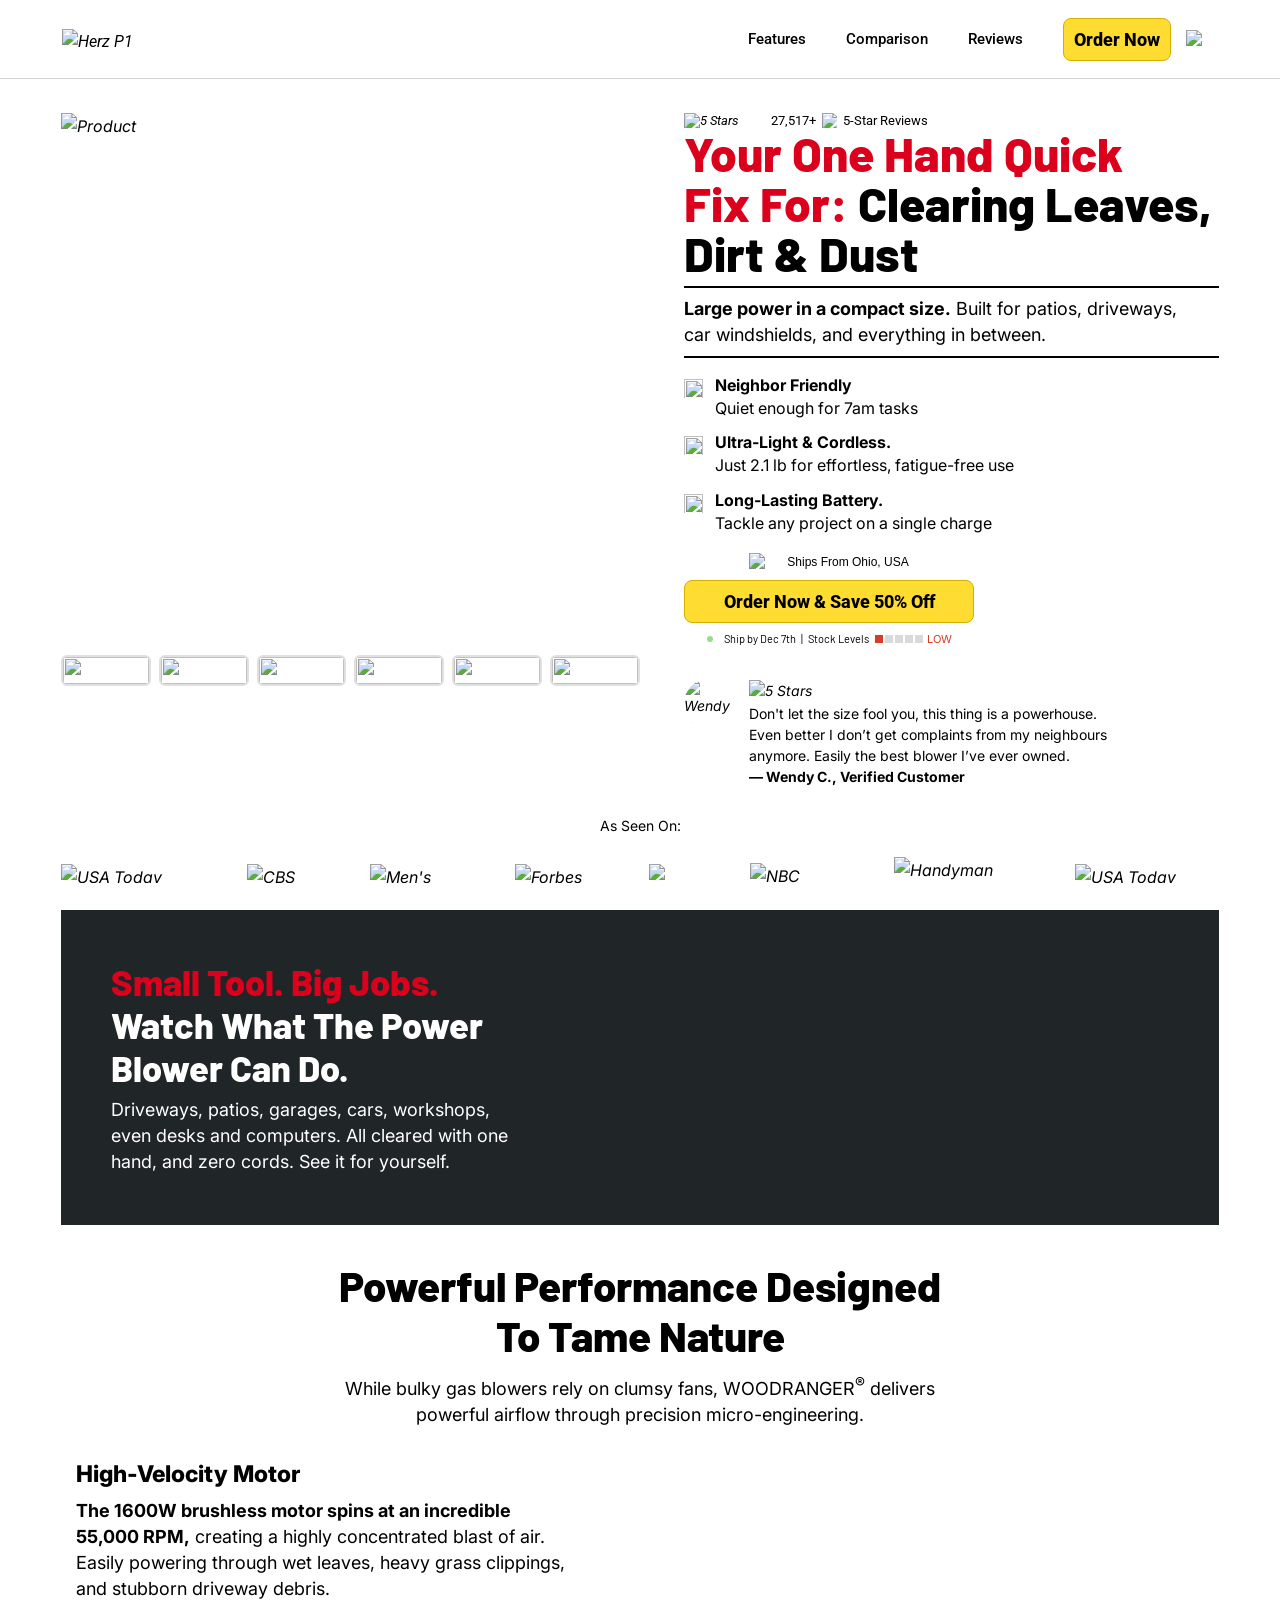
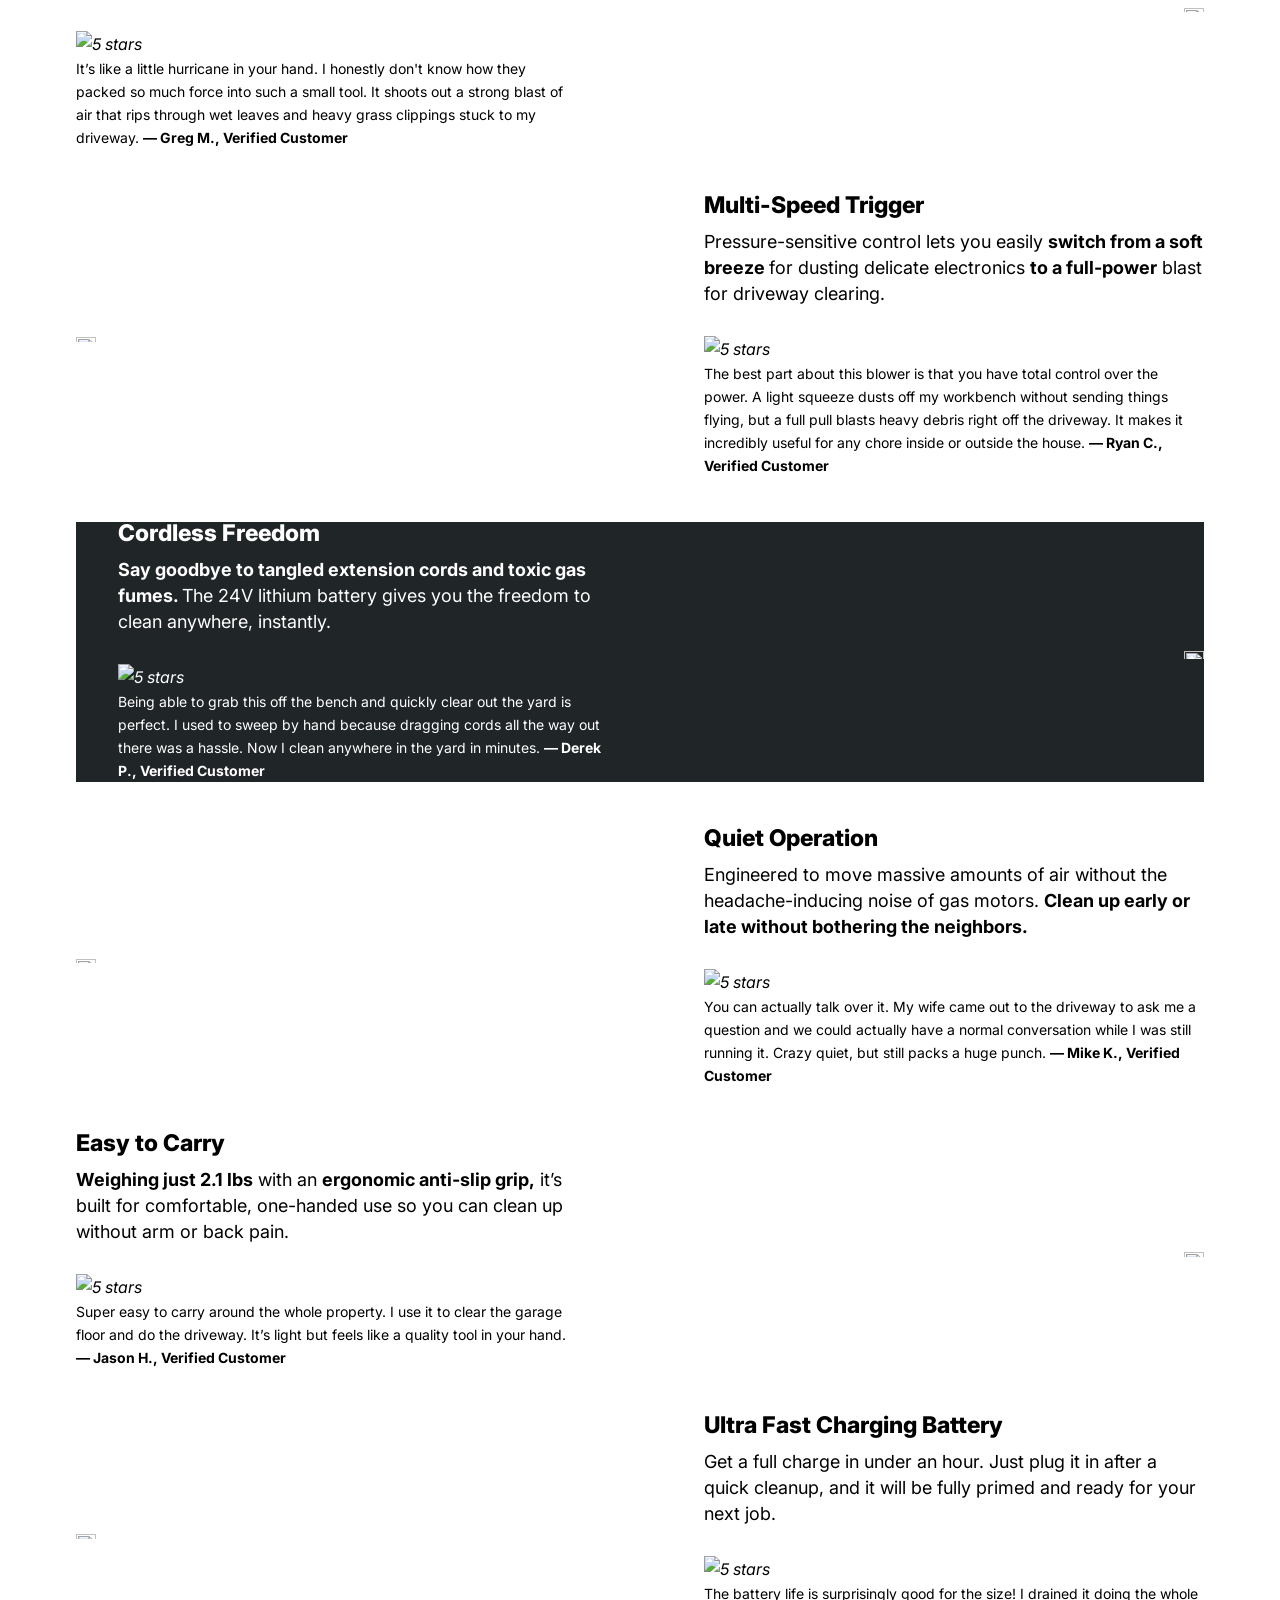
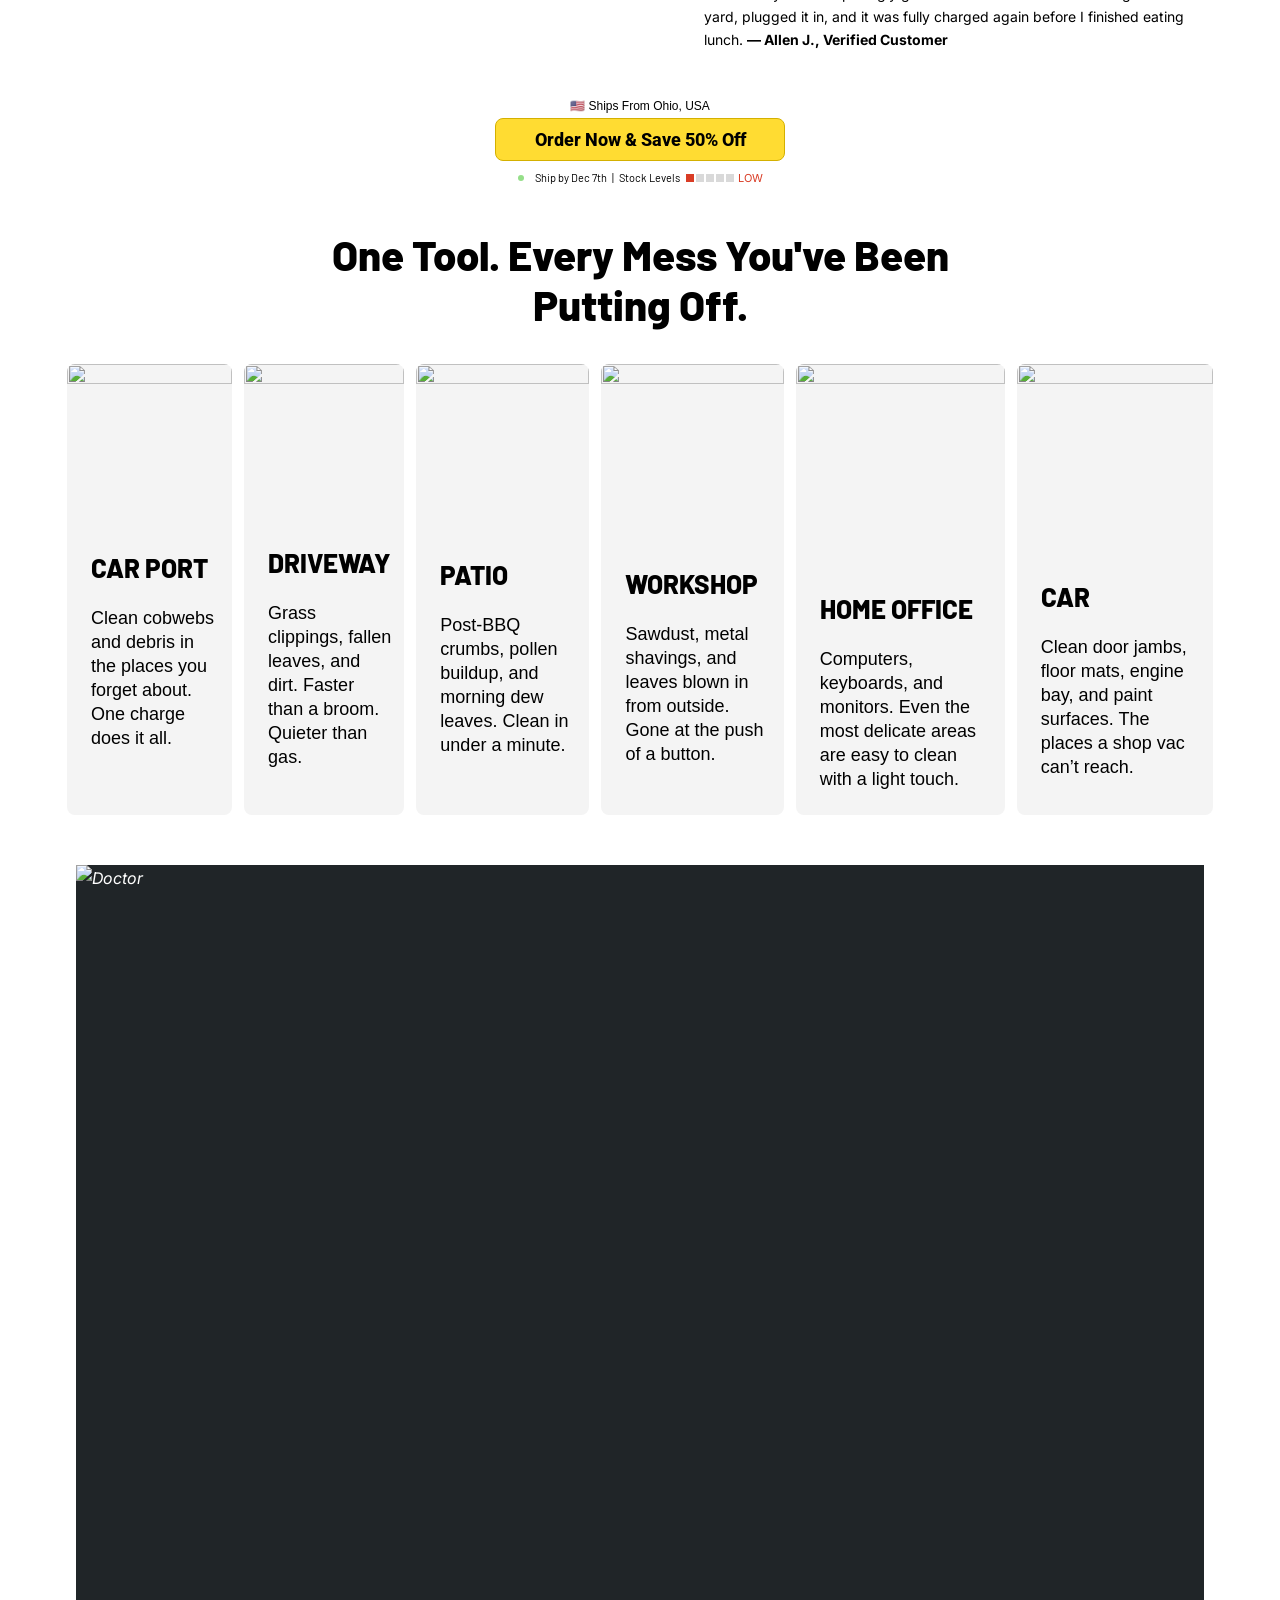
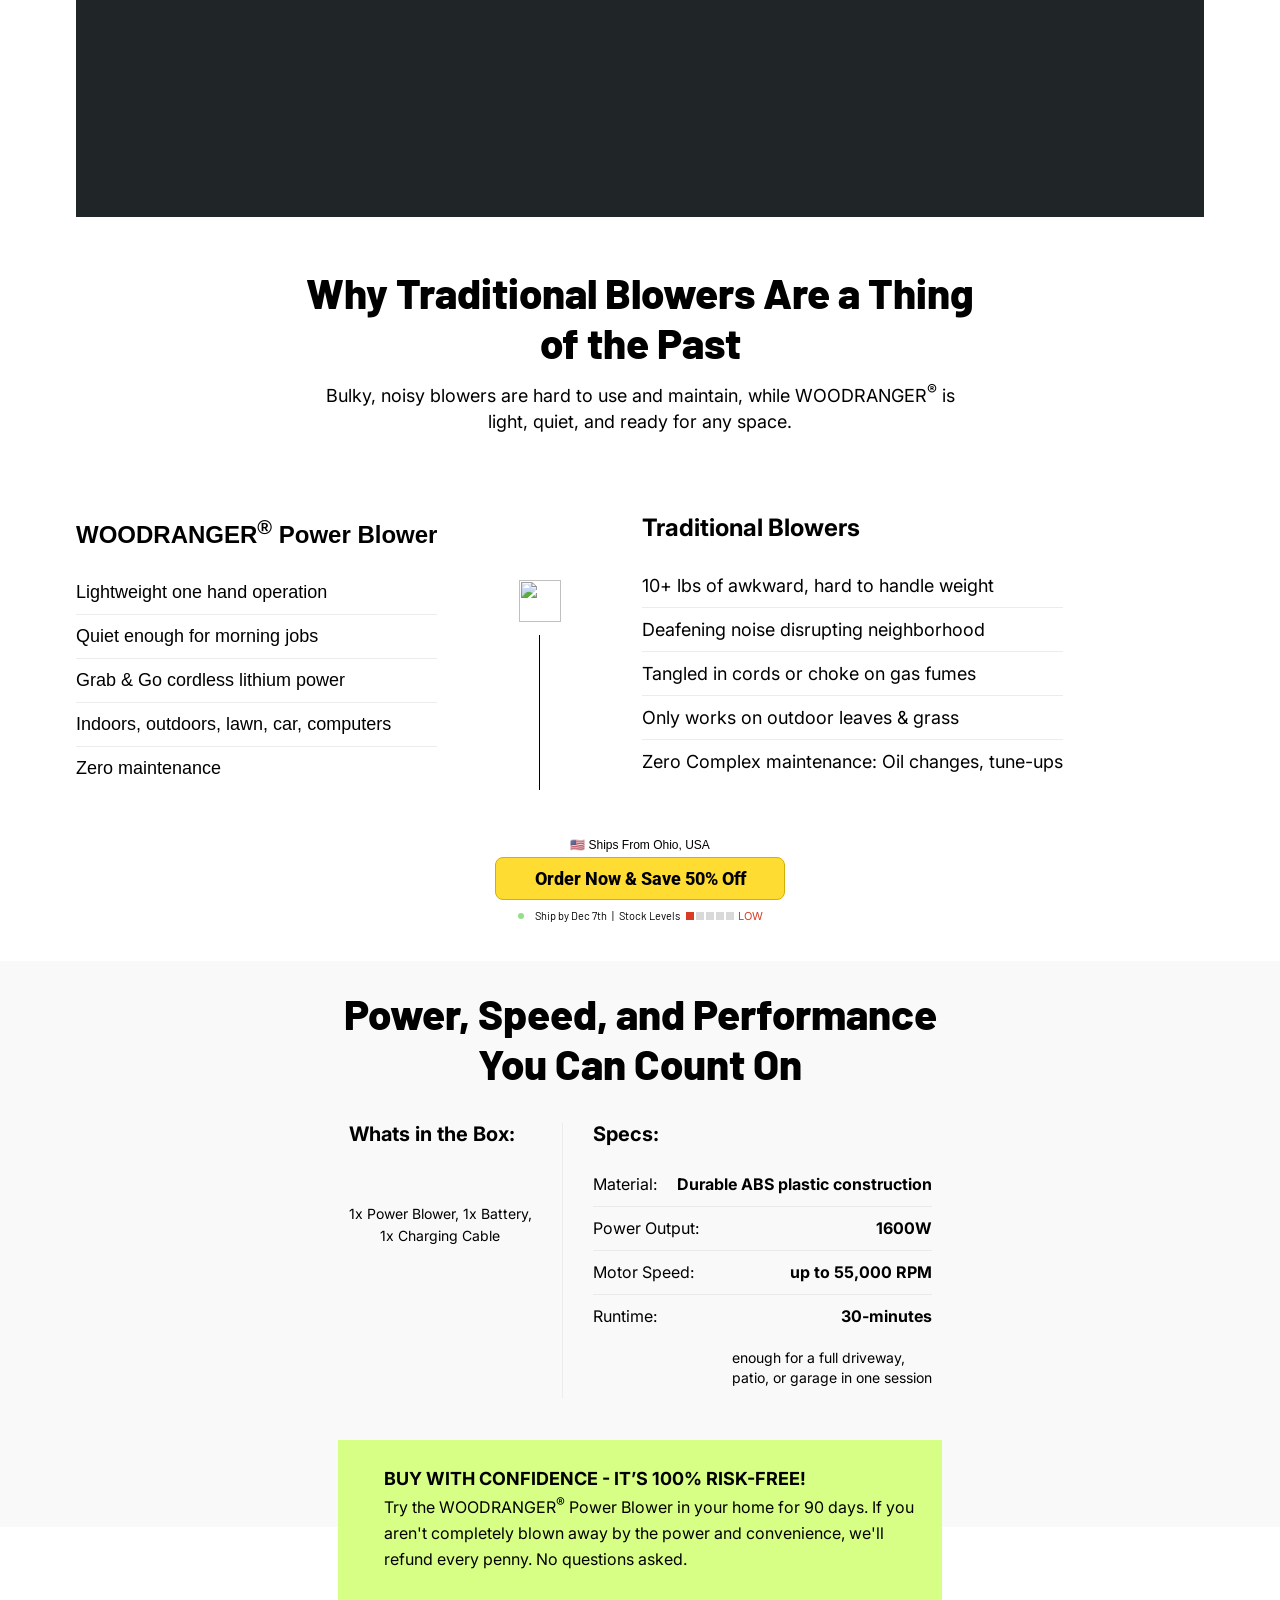
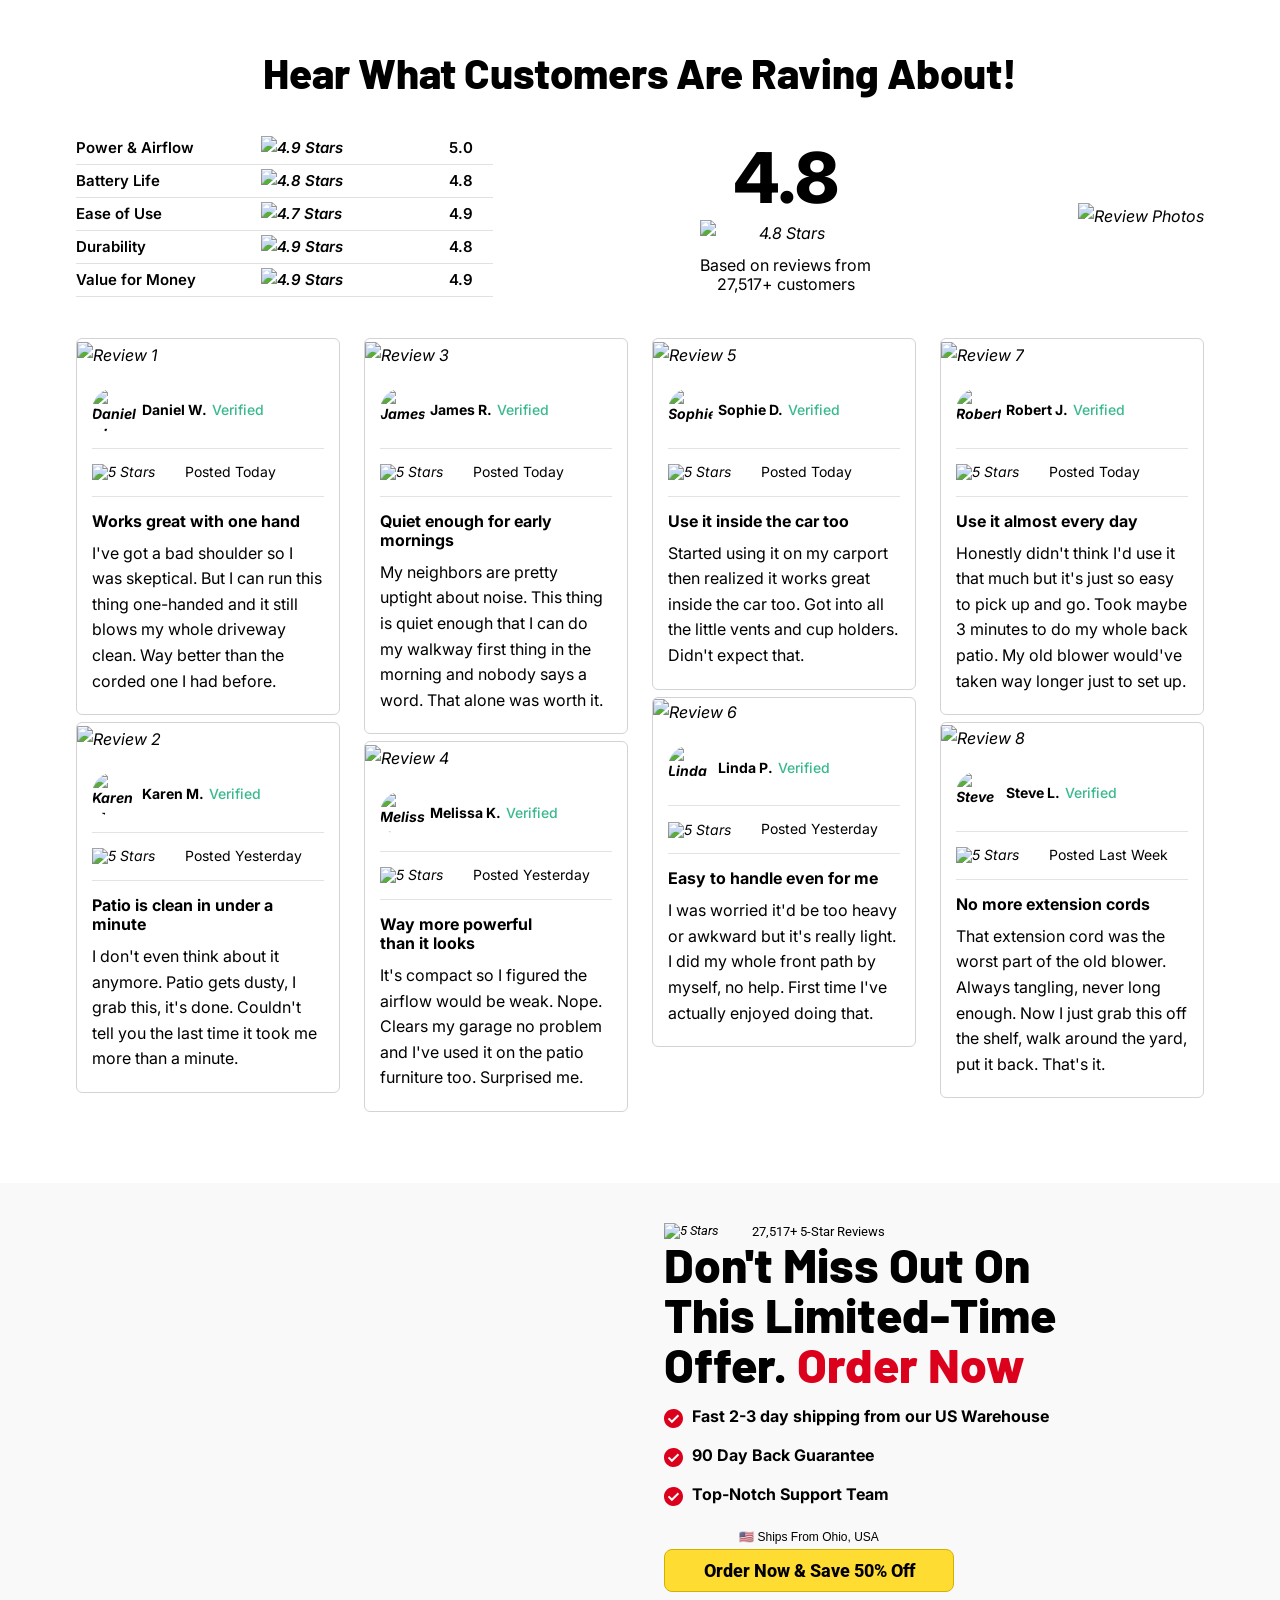
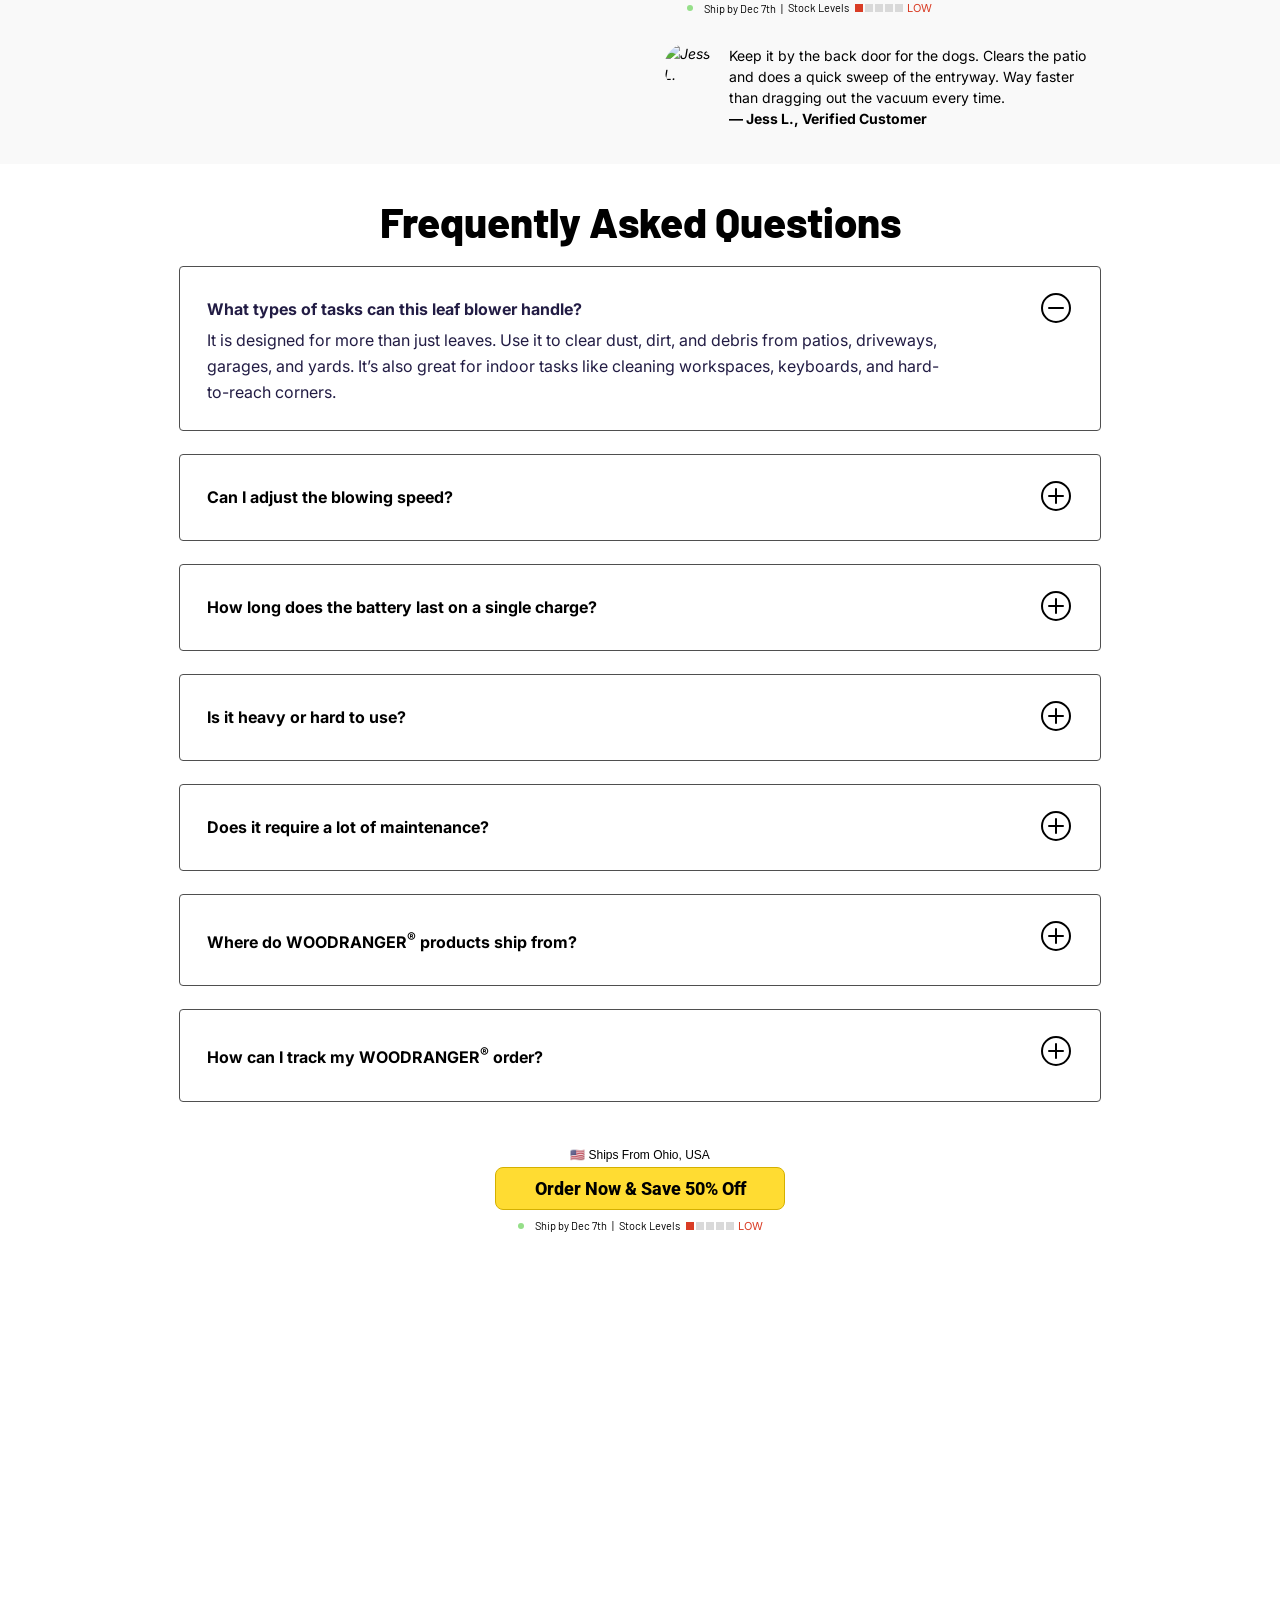
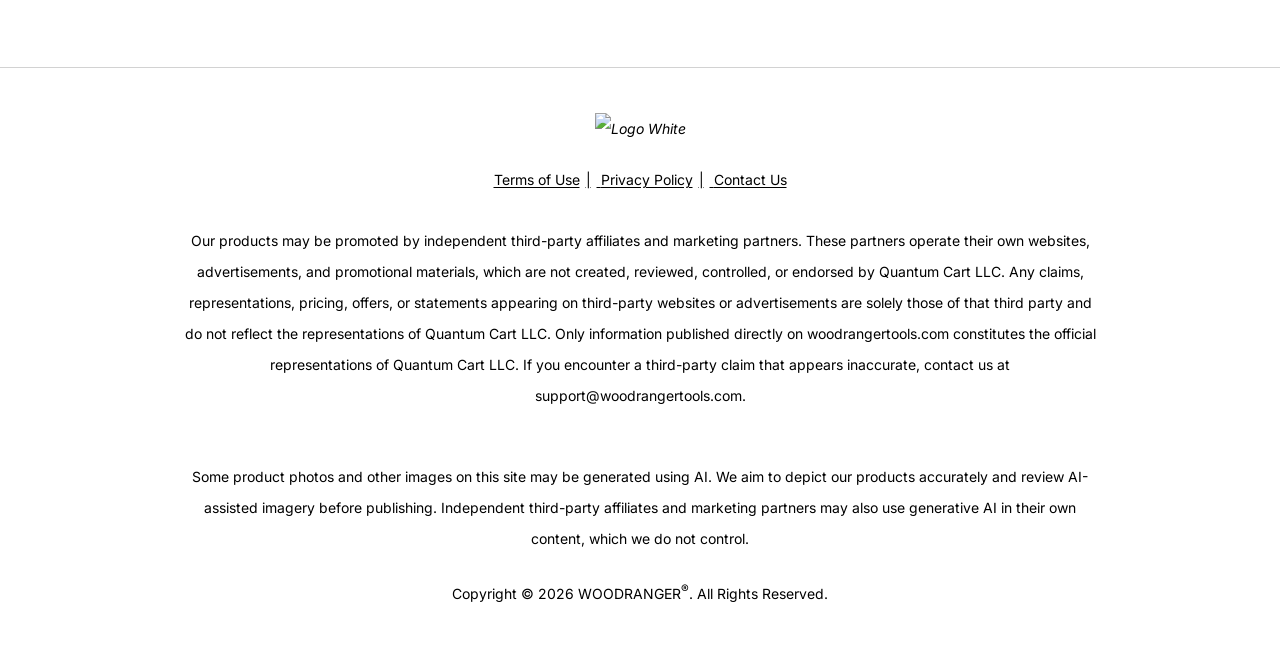
==== intersitial.html @ 7f335f3f "Add files via upload" ====
<!doctype html>
<html lang="en">
<head>
  <meta charset="UTF-8" />
  <title>Power Leaf Blower</title>
  <meta name="viewport" content="width=device-width, initial-scale=1, maximum-scale=1" />
  <meta name="referrer" content="no-referrer-when-downgrade" />
  <meta name="description" content="The mini blower that blows like a beast!" />
  <meta property="og:title" content="Power Leaf Blower" />
  <meta property="og:description" content="The mini blower that blows like a beast!" />
  <meta property="og:type" content="website" />
  <meta property="og:image" content="https://offer.woodrangertools.com/leafblower/images/int/s8-prod.png" />
  <meta name="twitter:card" content="summary_large_image" />
  <meta name="twitter:title" content="Power Leaf Blower" />
  <meta name="twitter:description" content="The mini blower that blows like a beast!" />
  <meta name="twitter:image" content="https://offer.woodrangertools.com/leafblower/images/int/s8-prod.png" />
  <meta name="apple-mobile-web-app-capable" content="yes" />
  <meta name="apple-mobile-web-app-status-bar-style" content="black" />
  <meta name="HandheldFriendly" content="true" />
  <link href="https://offer.woodrangertools.com/leafblower/images/favicon-red%20(1).png" rel="shortcut icon" type="image/x-icon" />

  <!-- MaxConv Tracking Script Base Code-->
  <script>!function(w,d,o,n,c){w[o]=w[o]||function(){(w[o].q=w[o].q||[]).push(arguments)};var s=d.createElement(n),t=d.getElementsByTagName(n)[0];s.async=!0;s.defer=!0;s.src="//track.healthdeepinsight.com/t/t.js";t.parentNode.insertBefore(s,t);}(window,document,"maxconv","script");</script>
  <noscript><link rel="stylesheet" href="//track.healthdeepinsight.com/t/t.css?mc_ns=1" /></noscript>
  <!-- End MaxConv Tracking Script Base Code-->

  <link rel="preconnect" href="https://fonts.googleapis.com" />
  <link rel="preconnect" href="https://fonts.gstatic.com" crossorigin />
  <link
    href="https://fonts.googleapis.com/css2?family=Inter:wght@400;500;600;700&family=Barlow:wght@400;700;800&family=Outfit:wght@700&family=Roboto:wght@400;500;600;700;800&display=swap"
    rel="stylesheet"
  />

  <!-- 品牌名修正:A/B 工具会把 "Wood Ranger" 写回旧品牌名,此 observer 实时替换为 WOODRANGER® -->
  <script>
(function(){
  var RX=/\b(Wood[\s ]+Ranger|WOOD[\s ]+RANGER)(s\b)?/g;
  function fix(node){
    var t=node.nodeValue;RX.lastIndex=0;
    if(!RX.test(t))return;RX.lastIndex=0;
    var frag=document.createDocumentFragment(),last=0,m;
    while((m=RX.exec(t))){
      frag.appendChild(document.createTextNode(t.slice(last,m.index)+"WOODRANGER"));
      var s=document.createElement("sup");s.textContent="®";frag.appendChild(s);
      if(m[2])frag.appendChild(document.createTextNode("s"));
      last=m.index+m[0].length;
    }
    frag.appendChild(document.createTextNode(t.slice(last)));
    node.parentNode&&node.parentNode.replaceChild(frag,node);
  }
  function walk(root){
    if(!root)return;
    if(root.nodeType===3){fix(root);return}
    if(root.nodeType!==1)return;
    var tag=root.nodeName;
    if(tag==="SCRIPT"||tag==="STYLE"||tag==="TEXTAREA")return;
    var w=document.createTreeWalker(root,NodeFilter.SHOW_TEXT,null),nodes=[];
    while(w.nextNode()){
      var p=w.currentNode.parentNode&&w.currentNode.parentNode.nodeName;
      if(p!=="SCRIPT"&&p!=="STYLE"&&p!=="TEXTAREA")nodes.push(w.currentNode);
    }
    for(var i=0;i<nodes.length;i++)fix(nodes[i]);
  }
  new MutationObserver(function(list){
    for(var i=0;i<list.length;i++){
      var mu=list[i];
      if(mu.type==="characterData"){fix(mu.target);continue}
      for(var j=0;j<mu.addedNodes.length;j++)walk(mu.addedNodes[j]);
    }
  }).observe(document.documentElement,{childList:true,subtree:true,characterData:true});
  if(document.readyState!=="loading")walk(document.body);
  else document.addEventListener("DOMContentLoaded",function(){walk(document.body)});
})();
  </script>

  <style>
/* ==========================================================================
 * 1/3 reset.css — 基础重置(原站 css/landing-cvt/reset.css)
 * ========================================================================== */
/*
    CSS Reset - A combination of Lazzzer00 and Josh's custom resets
    https://github.com/Lazzzer00/Best-CSS-Reset-2024/blob/main/css_reset.css
    https://www.joshwcomeau.com/css/custom-css-reset
*/

*, *::before, *::after {
    box-sizing: border-box; /* Include padding and border in the element's total width and height */
}

/* Default margins and paddings to 0 */
* {
    margin: 0; 
    padding: 0;
}

body {
    line-height: 1.5; /* WCAG criteria states that line-height should be at least 1.5: improve readability */
    -webkit-font-smoothing: antialiased; /* Fonts anti-aliasing for WebKit-based browsers */
    font-smooth: antialiased; /* Fonts anti-aliasing for non-WebKit-based browsers */
}

body, html {
    height: 100%; /* Make the body element full screen */
    scroll-behavior: smooth; /* Enable smooth scrolling */
}

ul[role='list'], ol[role='list'] {
    list-style: none; /* Turn off list decoration for semantic lists */
}

html:focus-within {
    scroll-behavior: smooth; /* Make the scrolling inside of any scrollable element smooth */
}

a:not([class]) {
    text-decoration-skip-ink: auto; /* Improve link underline appearance */
}

img, picture, svg, video, canvas {
    max-width: 100%; /* Make media elements responsive */
    height: auto;
    vertical-align: middle; /* Improve text alignment next to inline images */
    font-style: italic; /* Style alt text for images that don't load */
    background-repeat: no-repeat; /* Background repeat and size for loading placeholder images */
    background-size: cover;
}

input, button, textarea, select {
    font: inherit; /* Inherit font styles for consistency */
}

p, h1, h2, h3, h4, h5, h6 {
    overflow-wrap: break-word; /* Allow long words to break across multiple lines */
}

/* Disable certain styles for users who prefer reduced motion */
@media (prefers-reduced-motion: reduce) {
    html:focus-within {
        scroll-behavior: auto;
    }
    *, *::before, *::after {
        animation-duration: 0.01ms !important;
        animation-iteration-count: 1 !important;
        transition-duration: 0.01ms !important;
        scroll-behavior: auto !important;
        transition: none;
    }
}

/* ==========================================================================
 * 2/3 index-v9.css — 页面主样式(原站 css/landing-cvt/index-v9.css,图片改绝对链接)
 * ========================================================================== */
:root {
  --font-inter: 'Inter', sans-serif;
  --font-sarabun: 'Sarabun', sans-serif;
  --font-roboto: 'Roboto', sans-serif;
  --font-barlow: 'Barlow', sans-serif;
  --font-outfit: 'Outfit', sans-serif;
  --font-arial: 'Arial', sans-serif;
}

html {
  scroll-behavior: smooth;
  overscroll-behavior: none;
  height: auto;
}

body {
  margin: 0;
  padding: 0;
  min-height: 100vh;
  height: auto;
  font-size: 16px;
  line-height: 26px;
  font-family: var(--font-inter);
}

h1,
h2,
h3,
h4 {
  font-family: var(--font-barlow);
  font-weight: 800;
}

h1 {
  font-size: 48px;
  line-height: 50px;
  margin-bottom: 8px;
}

h1 span {
  color: #db011c;
}

h2 {
  font-size: 42px;
  line-height: 50px;
}

h3 {
  font-family: var(--font-inter);
  font-size: 23px;
  line-height: 23px;
}

h4 {
  font-size: 26px;
  line-height: 52px;
}

h5 {
  font-family: var(--font-barlow);
  font-weight: 800;
  font-size: 26px;
  line-height: 52px;
}

a {
  color: inherit;
  text-decoration: none;
}

ul {
  padding: 0;
}

li {
  list-style: none;
}

video {
  border: 0;
  outline: none;
}

img {
  max-width: 100%;
}

.text-center {
  text-align: center;
}

.d-flex {
  display: flex;
}

.flex-col {
  flex-direction: column;
}

.align-items-center {
  align-items: center;
}

.justify-content-center {
  justify-content: center;
}

.button {
  display: flex;
  justify-content: center;
  width: fit-content;
  background-color: #ffdc32;
  border: 1px solid #d4b000;
  font-family: var(--font-roboto);
  font-weight: 800;
  font-size: 18px;
  line-height: 23px;
  text-align: center;
  padding: 9px 10px;
  position: relative;
  border-radius: 8px;
  transition: background-color 0.15s ease-out;
  will-change: transform;
}

.button:hover {
  background-color: #f0cc36;
}

.button::after {
  content: '';
  position: absolute;
  inset: 0;
  border-radius: inherit;
  animation: pulseInner 2.2s ease-out infinite;
  will-change: box-shadow;
}

@keyframes pulseInner {
  from {
    box-shadow: 0 0 0 0 #dfbe1b;
  }
  80%,
  100% {
    box-shadow: 0 0 0 12px rgba(204, 40, 40, 0);
  }
}

.cta-wrapper {
  width: fit-content;
  display: flex;
  flex-direction: column;
  align-items: center;
}

.cta-wrapper .button {
  min-width: 290px;
}

.ships-from-ohio {
  color: #000;
  text-align: center;
  font-family: var(--font-arial);
  font-size: 12px;
  font-style: normal;
  font-weight: 400;
  line-height: 23px;
}

.ships-from-ohio.with_flag {
  display: flex;
  align-items: center;
  margin-bottom: 6px;
}

.ships-from-ohio.with_flag img{
  margin-right: 6px;
}

.cta-info {
  font-family: var(--font-barlow);
  display: flex;
  align-items: center;
  justify-content: center;
  font-size: 11px;
  line-height: 13px;
  width: 100%;
  gap: 5px;
  margin-top: 9.25px;
}

.cta-ship {
  padding-left: 17px;
  position: relative;
}

.cta-ship:before,
.cta-ship:after {
  content: '';
  position: absolute;
  border-radius: 50%;
}

.cta-ship:before {
  background-color: #adf4a1;
  width: 12px;
  height: 12px;
  top: 50%;
  margin-top: -6px;
  left: -3px;
  animation: ctaShipPulse 1.65s cubic-bezier(0.4, -0.15, 0.1, 0.8) forwards infinite;
  will-change: transform, opacity;
}

.cta-ship:after {
  width: 6px;
  height: 6px;
  top: 50%;
  margin-top: -3px;
  left: 0;
  background-color: #95df89;
}

@keyframes ctaShipPulse {
  0% {
    transform: scale(0.45);
  }
  85% {
    transform: scale(1.65);
  }
  100% {
    opacity: 0;
    transform: scale(1.75);
  }
}

.cta-stock span {
  color: #d93c25;
  padding-left: 52px;
  margin-left: 4px;
  position: relative;
  font-family: var(--font-inter);
}

.cta-stock span:before {
  content: '';
  height: 8px;
  width: 8px;
  background-color: #d93c25;
  position: absolute;
  top: 3px;
  left: 0;
  box-shadow:
    10px 0 0 0 #d9d9d9,
    20px 0 0 0 #d9d9d9,
    30px 0 0 0 #d9d9d9,
    40px 0 0 0 #d9d9d9;
}

main {
  max-width: 1158px;
  margin: 34.51px auto 402px auto;
}

.container {
  width: 100%;
  max-width: 1186px;
  padding: 0 15px;
  margin: 0 auto;
}

.section-title {
  text-align: center;
  margin-bottom: 35px;
}

.section-title span {
  color: #1bba85;
  font-family: var(--font-roboto);
  font-weight: 600;
  font-size: 14px;
  line-height: 14px;
  text-transform: uppercase;
  letter-spacing: 1.4px;
}

.section-title p {
  margin: 10px auto 0 auto;
  max-width: 630px;
  font-size: 18px;
  font-weight: 400;
}

header {
  font-family: var(--font-roboto);
  background-color: #fff;
  padding: 12px 0;
  width: 100%;
  position: sticky;
  top: 0;
  left: 0;
  z-index: 4;
  box-shadow: 0 1px 0 0 rgba(0, 0, 0, 0.17);
}

.header-content {
  display: flex;
  justify-content: space-between;
  align-items: center;
  height: 100%;
}

header nav {
  gap: 20px;
}

.menu {
  font-family: var(--font-roboto);
  font-size: 15px;
  font-weight: 500;
}

.menu a {
  display: block;
  padding: 14px 20px;
}

.menu li {
  position: relative;
}

.menu li a:before {
  content: '';
  position: absolute;
  bottom: 12px;
  left: 16px;
  width: calc(100% - 32px);
  height: 3px;
  background-color: #ffdc32;
  transition: 0.12s;
  transform: scale(1, 5.5);
  transform-origin: bottom;
  opacity: 0;
  transition: 0.14s 0.1s;
}

.menu li.active a:before {
  transform: none;
  transition: 0.195s ease-out;
  opacity: 1;
  transform-origin: top;
}

.order-now {
  gap: 15px;
}

.menu-toggle {
  background: transparent;
  border: none;
  color: inherit;
  cursor: pointer;
  display: none;
}

.hero-wrapper {
  align-items: flex-start;
  gap: 44px;
  padding-bottom: 14px;
  margin-bottom: 14px;
}

.banner-asset {
  width: 50%;
  position: relative;
}

.banner {
  min-height: 581px;
}

.banner-labels {
  position: absolute;
  left: 83%;
  top: 35px;
  z-index: 2;
}

.hero .banner-asset {
  justify-content: flex-end;
}

.hero-image {
  width: 100%;
  height: 580px;
  position: relative;
}

.hero-poster {
  display: block;
  position: absolute;
  inset: 0;
  z-index: 0;
}

.hero-poster img {
  width: 100%;
  height: 100%;
  object-fit: cover;
  object-position: right center;
  display: block;
}

.hero-image .hero-video {
  position: absolute;
  top: 0;
  left: 0;
  width: 100%;
  height: 100%;
  object-fit: cover;
  object-position: right;
  z-index: 1;
}

.hero-slider-wrapper {
  position: relative;
  width: 100%;
  flex: 1;
}

.hero-main-slider {
  overflow: hidden;
}

.hero-main-slider:not(.tns-slider) > *:not(:first-child) {
  display: none;
}

.hero-main-slider img {
  width: 100%;
  object-fit: cover;
  display: block;
}

.hero-slider-prev,
.hero-slider-next {
  position: absolute;
  top: 50%;
  transform: translateY(-50%);
  visibility: hidden;
  background: #ffdc32;
  border: none;
  cursor: pointer;
  width: 28px;
  height: 28px;
  border-radius: 50%;
  font-size: 26px;
  line-height: 1;
  display: flex;
  align-items: center;
  justify-content: center;
  z-index: 3;
  color: #333;
  box-shadow: 0 2px 6px rgba(0, 0, 0, 0.15);
  padding: 0;
}

.hero-slider-prev {
  left: 10px;
}
.hero-slider-next {
  right: 10px;
}

.hero-thumb-nav {
  display: flex;
  gap: 8px;
  padding: 8px 0 0;
}

@media screen and (max-width: 640px) {
  .hero-thumb-nav {
    margin-left: 16px;
    margin-right: 16px;
  }
}

.hero-thumb-nav button {
  border: 2px solid #e0e0e0;
  background: none;
  cursor: pointer;
  padding: 0;
  border-radius: 6px;
  overflow: hidden;
  flex: 1;
  /* aspect-ratio: 1 / 1; */
  min-width: 0;
  transition: border-color 0.2s;
}

.hero-thumb-nav button.tns-nav-active {
  border-color: #e03131;
}

.hero-thumb-nav button img {
  width: 100%;
  height: 100%;
  object-fit: contain;
  display: block;
}

.hero video,
.sub-hero video {
  height: 580px;
  object-fit: cover;
  object-position: right;
  width: 100%;
}

.banner-content {
  flex: 1;
}

.banner-rating {
  gap: 6px;
  font-size: 13px;
  font-family: var(--font-roboto);
  line-height: 15px;
}

.banner-content > p {
  font-size: 18px;
  line-height: 26px;
  margin-bottom: 0;
}

.banner-content .benefits-container {
  display: flex;
  flex-direction: column;
  gap: 11.5px;
  margin-top: 16px;
  margin-bottom: 16px;
}

.banner-content .benefits-container .benefits-item {
  display: flex;
  gap: 11.5px;
  align-items: flex-start;
}

.banner-content .benefits-container .benefits-texts {
  text-align: left;
  line-height: 23px;
}

.banner ul {
  font-size: 16px;
  font-weight: 700;
  line-height: 23px;
  padding: 8px 0 20px 0;
  display: flex;
  flex-direction: column;
  gap: 16px;
}

.banner ul li {
  display: flex;
  gap: 9px;
  text-align: left;
  align-items: flex-end;
}

/* .banner ul li::before {
  content: "";
  display: inline-block;
  height: 19px;
  width: 19px;
  background-image: url(https://offer.woodrangertools.com/leafblower/images/int2/list-checkmark-icon.webp);
  margin-top: 2px;
} */

.banner ul li span {
  flex: 1;
}

.hero .cta-wrapper {
  margin: 0 0 33px 0;
}

.hero .cta-wrapper .button {
  width: 290px;
}

.hero-wrapper h1 {
  max-width: 600px;
}

.hero-review {
  gap: 16px;
  align-items: flex-start;
  font-size: 14px;
  line-height: 21px;
}

.hero-review-avatar {
  border-radius: 50%;
}

.hero-review-text p {
  margin-top: 2px;
  max-width: 373px;
}

.brands {
  height: 74px;
  width: 100%;
}

.brands-wrapper {
  max-width: 1440px;
  margin: 0 auto;
  overflow: hidden;
  position: relative;
}

.brands-wrapper:before,
.brands-wrapper:after {
  content: '';
  width: 210px;
  height: 100%;
  position: absolute;
  top: 0;
  z-index: 1;
}

.brands-wrapper:before {
  left: 0;
  /* background-image: linear-gradient(to left, transparent, black); */
}

.brands-wrapper:after {
  right: 0;
  /* background-image: linear-gradient(to left, black, transparent); */
}

.brands-trails {
  display: flex;
  align-items: center;
  width: max-content;
  animation: scroll 92s linear infinite;
  will-change: transform;
}

.brands-trail {
  display: flex;
  align-items: center;
  gap: 58px;
  flex-shrink: 0;
  padding-right: 58px;
}

.brands-trail img {
  display: block;
  height: auto;
}

@keyframes scroll {
  to {
    transform: translateX(-50%);
  }
}

.summary {
  padding: 50px 50px;
  background-color: #202528;
  display: flex;
  justify-content: space-between;
  gap: 36px;
}

.summary-left {
  display: flex;
  flex-direction: column;
  justify-content: center;
  color: #fff;
  flex-shrink: 0;
}

.summary-left-title {
  font-family: 'Barlow', sans-serif;
  font-size: 36px;
  font-style: normal;
  font-weight: 800;
  line-height: 43px;
}

.summary-left-title-red {
  color: #db011c;
}

.summary-left-text {
  color: #fff;
  font-family: 'Inter', sans-serif;
  font-size: 18px;
  font-style: normal;
  font-weight: 400;
  line-height: 26px;
  margin-top: 8px;
}

@media screen and (max-width: 640px) {
  .summary-left {
    text-align: center;
  }

  .summary-left-title {
    font-family: 'Barlow', sans-serif;
    font-size: 28px;
    font-style: normal;
    font-weight: 800;
    line-height: 34px;
    text-transform: capitalize;
  }

  .summary-left-text {
    display: none;
  }
}

@media (prefers-reduced-motion: reduce) {
  html {
    scroll-behavior: auto;
  }

  .button::after,
  .cta-ship:before,
  .brands-trails {
    animation: none !important;
  }
}

.features {
  padding: 35px 0 44px 0;
}

.features-items {
  gap: 45px;
  margin-bottom: 44px;
}

.feature {
  display: flex;
  align-items: center;
  justify-content: space-between;
  gap: 42px;
  position: relative;
}

.feature h3 {
  margin-bottom: 12px;
}

.feature.feature-gray {
  background-color: #202528;
  color: #fff;
}

.feature.feature-gray p,
.feature.feature-gray .feature-block {
  color: #fff;
}

/* @media screen and (max-width: 640px) {
  .feature.feature-gray p,
  .feature.feature-gray .feature-block {
    color: #000;
  }
} */

.feature-content {
  max-width: 500px;
}

.feature-image,
.feature-image picture,
.feature-image img {
  height: 100%;
  width: auto;
}

.feature.feature-gray .feature-content {
  padding-left: 42px;
  max-width: 540px;
}

.feature-content p {
  color: #000;
  font-family: 'Inter', sans-serif;
  font-size: 18px;
  font-style: normal;
  line-height: 26px;
}

.feature-block {
  border-radius: 8px;
  color: #000;
  font-family: 'Inter', sans-serif;
  font-size: 14px;
  font-style: normal;
  line-height: 23px;
}

.feature-5-stars {
  margin-top: 29px;
}

.attributes {
  margin: 0 0 50px 0;
}

.attributes .container {
  display: flex;
  flex-direction: column;
  align-items: center;
}

.attributes-items-wrapper {
  max-width: 1920px;
  margin: 0 auto 0;
  overflow: hidden;
}

.attributes-items-wrapper .tns-outer,
.attributes-items-wrapper .tns-ovh,
.attributes-items-wrapper [id$='-iw'] {
  height: 100%;
}

.attributes-items {
  display: flex;
  width: 100%;
  background-color: #ffffff;
}

.attribute-wrapper {
  padding: 0 6px;
}

.attribute {
  background-color: #f4f4f4;
  /* box-shadow: 0px 8px 14px rgba(0, 0, 0, 0.04); */
  border-radius: 8px;
  height: 100%;
}

.attribute img {
  width: 100%;
  height: auto;
  display: block;
  border-radius: 8px 8px 0 0;
}

.attribute .attribute-texts {
  padding: 24px 12px 24px 24px;
}

.attribute p {
  font-family: var(--font-arial);
  font-size: 18px;
  line-height: 24px;
  margin-top: 12px;
}

.banner2 {
  color: #ffffff;
}

.banner2-wrapper {
  overflow: hidden;
  background-color: #202528;
  margin-bottom: 50px;
}

.banner2-content-inner {
  max-width: 448px;
  padding: 22px;
}

.banner2-content h3 {
  font-family: var(--font-barlow);
  margin-bottom: 16px;
  font-size: 32px;
  line-height: 43px;
}

.banner2-wrapper div {
  flex: 1;
}

.banner2-image img {
  height: 100%;
  object-fit: cover;
  object-position: center;
}

.health-block {
  position: relative;
  z-index: 0;
}

.health-block::before {
  content: '';
  position: absolute;
  inset: 1000px 0px 480px 0px;
  background-color: #f8f8f8;
  z-index: -1;
  pointer-events: none;
}

.comparison {
  padding: 40px 0 20px 0;
}

.comparison .cta-wrapper {
  margin-top: 30px;
}

.precision {
  padding: 20px 0;
}

.precision .section-title {
  margin-bottom: 24px;
}

.precision-wrapper {
  max-width: 964px;
  margin: 0 auto;
  padding: 30px 20px 30px 20px;
  background-color: #fff;
  border-radius: 8px;
}

.precision-content {
  justify-content: space-evenly;
}

.precision-text {
  flex: 1;
  max-width: 440px;
}

.precision-text ul {
  font-size: 14px;
  line-height: 21px;
  padding: 5px 0 5px 30px;
}

.precision-text li {
  list-style: disc;
}

.precision-text li::marker {
  font-size: 13px;
}

.colors {
  padding-bottom: 50px;
}

.colors h2 {
  font-size: 36px;
  line-height: 46px;
}

.colors .colors-wrapper {
  flex-wrap: wrap;
}

.colors .color-option span {
  font-family: var(--font-sarabun);
  font-weight: 700;
  font-size: 24px;
  line-height: 38px;
}

.steps {
  padding: 10px 0 31px 0;
}

.steps-items {
  gap: 64px;
  margin-bottom: 51px;
}

.step {
  width: 278px;
}

.step-video {
  overflow: hidden;
  border-radius: 8px;
}

.step-text {
  margin-top: 12px;
}

.step-text h4 {
  font-weight: 800;
  margin-bottom: 10px;
}

.reviews {
  padding: 20px 0 64px 0;
}

.reviews .container {
  max-width: 1190px;
}

.reviews .section-title span {
  color: #04b67b;
}

.reviews-header {
  justify-content: space-between;
  align-items: center;
  margin-bottom: 41px;
  gap: 20px;
}

.review-stat {
  display: flex;
  align-items: center;
  gap: 20px;
  padding: 4px 0;
  border-bottom: 1px solid #e1e1e1;
  font-size: 15px;
  line-height: 24px;
  font-weight: 600;
  padding-right: 20px;
}

.review-stat span {
  width: 165px;
}

.reviews-overall {
  text-align: center;
}

.reviews-overall h2 {
  font-family: var(--font-inter);
  font-size: 70px;
  line-height: 1.2;
}

.reviews-overall p {
  font-size: 16px;
  line-height: 1.2;
  margin-top: 10px;
}

.reviews-items {
  column-count: 4;
  column-gap: 24px;
  row-gap: 24px;
  column-fill: balance;
  orphans: 1;
  widows: 1;
}

.review {
  border: 1px solid #d3d3d3;
  max-width: 272px;
  break-inside: avoid;
  -webkit-column-break-inside: avoid;
  border-radius: 6px;
  overflow: hidden;
  display: inline-block;
  width: 100%;
}

.review-image img {
  object-fit: cover;
  height: 260px;
}

.review-content {
  padding: 20px 15px 20px 15px;
}

.review-author {
  display: flex;
  align-items: center;
  gap: 5px;
  font-size: 14px;
  line-height: 20px;
  font-weight: 700;
  padding-bottom: 15px;
  border-bottom: 1px solid #e3e3e3;
}

.review-author img {
  border-radius: 50%;
}

.review-verified {
  display: flex;
  align-items: center;
  color: #3ab890;
  font-weight: 500;
  gap: 6px;
}

/* .review-verified:before {
  content: "";
  width: 14px;
  height: 14px;
  background-image: url(https://offer.woodrangertools.com/leafblower/images/int2/verified-icon.svg);
} */

.review-posted {
  display: flex;
  align-items: center;
  gap: 10px;
  font-size: 14px;
  line-height: 1.2;
  padding: 15px 0;
  border-bottom: 1px solid #e3e3e3;
}

.review-text {
  font-size: 16px;
  line-height: 1.6;
  margin-top: 15px;
}

.review-title {
  font-weight: 700;
  line-height: 1.2;
  margin-bottom: 10px;
}

.sub-hero.banner {
  background-color: #f9f9f9;
  margin-left: calc(-50vw + 50%);
  margin-right: calc(-50vw + 50%);
}

.sub-hero .hero-wrapper {
  gap: 48px;
  padding: 40px 0 0 0;
}

.sub-hero .banner-asset {
  justify-content: flex-end;
  flex: 1;
}

.sub-hero .banner-asset img {
  object-fit: cover;
  object-position: right center;
}

.sub-hero .banner-content {
  flex-shrink: 0;
  flex: 1;
}

.sub-hero-benefits {
  list-style: none;
  margin: 0;
  padding: 8px 0 20px;
  font-family: 'Inter', sans-serif;
  font-size: 16px;
  font-weight: 500;
  line-height: 35px;
}

.sub-hero-benefits li {
  display: flex;
  align-items: flex-start;
  gap: 14px;
}

.banner ul.sub-hero-benefits li::before {
  content: none;
}

.sub-hero-benefits svg {
  width: 19px;
  height: 19px;
}

.sub-hero .hero-review {
  margin-top: 28px;
}

.faq {
  padding: 32px 0;
}

.faq .section-title span {
  color: #3ab890;
}

.faq-items {
  padding: 20px 0 42px;
  max-width: 922px;
  margin: 0 auto;
  gap: 23px;
}

.faq-item {
  padding: 25px 90px 25px 27px;
  border: 1px solid #4f4f4f;
  border-radius: 4px;
  cursor: pointer;
  position: relative;
}

.faq-item.open {
  padding: 25px 90px 25px 27px;
  color: #221c44;
}

.faq-question {
  font-size: 16px;
  font-weight: 700;
  line-height: 35px;
}

.faq-answer-wrapper {
  height: 0;
  transition: 0.18s ease-out;
  overflow: hidden;
  max-width: 740px;
}

.faq-item.open .faq-answer-wrapper {
  height: auto;
}

.faq-answer {
  transform: translate(0, -4px);
  opacity: 0;
  transition: 0.25s 0.05s ease-in-out;
}

.faq-item.open .faq-answer {
  opacity: 1;
  transform: translate(0);
}

.faq-opener {
  height: 30px;
  width: 30px;
  border: 2px solid #000000;
  position: absolute;
  border-radius: 50%;
  top: 26px;
  right: 29px;
}

.faq-opener:before,
.faq-opener:after {
  content: '';
  width: 16px;
  height: 2px;
  background-color: #000000;
  position: absolute;
  top: 12px;
  left: 5px;
  border-radius: 2px;
}

.faq-opener:after {
  transform: rotate(90deg);
  opacity: 1;
  transition: 0.15s;
}

.faq-item.open .faq-opener:after {
  transition: 0.11s ease-in;
  opacity: 0;
}

.fixed-cta {
  position: fixed;
  bottom: 0;
  left: 0;
  background-color: #ffffff;
  width: 100%;
  justify-content: center;
  padding: 14px 15px 10px 15px;
  transition: 0.12s;
}

.fixed-cta.hidden {
  opacity: 0;
  pointer-events: none;
  transform: translate(0, 4px);
}

.fixed-cta-dt {
  position: fixed;
  bottom: 0;
  left: 0;
  width: 100%;
  background-color: #fff;
  box-shadow: 0 -2px 12px rgba(0, 0, 0, 0.1);
  z-index: 4;
  transition: 0.12s;
}

.fixed-cta-dt.hidden {
  opacity: 0;
  pointer-events: none;
  transform: translate(0, 4px);
}

.fixed-cta-dt-inner {
  justify-content: space-between;
  gap: 24px;
  padding-top: 10px;
  padding-bottom: 10px;
}

.fixed-cta-dt-img {
  height: 76px;
  width: auto;
  object-fit: contain;
  flex-shrink: 0;
}

.fixed-cta-dt-text {
  flex: 1;
  gap: 4px;
}

.fixed-cta-dt-rating {
  gap: 8px;
  font-size: 13px;
}

.fixed-cta-dt-text strong {
  font-family: var(--font-inter);
  font-size: 20px;
  font-weight: 700;
  line-height: 23px;
}

footer {
  color: #808080;
  padding: 45px 0 50px;
  font-size: 16px;
  line-height: 21px;
  border-top: 1px solid #d2d2d2;

  color: #000;
  text-align: center;
  font-family: var(--font-inter);
  font-size: 14px;
  font-style: normal;
  font-weight: 400;
  line-height: 31px;
}

footer li {
  text-decoration-line: underline;
  text-decoration-style: solid;
  text-decoration-skip-ink: auto;
  text-decoration-thickness: auto;
  text-underline-offset: auto;
  text-underline-position: from-font;
}

.footer-logo {
  margin-bottom: 20px;
}

footer p {
  margin: 30px auto 0 auto;
  max-width: 923px;
}

@media screen and (max-width: 768px) {
  footer p {
    margin-top: 10px;
  }
}

footer ul li:before {
  content: '|';
  margin: 0 6px;
}

footer ul li:first-child:before {
  content: none;
}

footer ul a {
  transition: 0.22s;
}

footer ul a:hover {
  color: #c3c3c3;
}

footer p.disclaimer {
  font-size: 14px;
  color: #000;
  margin-bottom: 20px;
}

@media screen and (max-width: 768px) {
  footer p.disclaimer {
    font-size: 13px;
  }
}

@media screen and (min-width: 1441px) {
  .banner-labels {
    left: 88%;
  }
}

@media screen and (max-width: 991px) {
  .feature {
    flex-direction: column;
    gap: 0px;
  }

  .feature-content {
    order: 1;
  }

  .features-items {
    gap: 18px;
  }

  .feature h3,
  .feature-image {
    line-height: 23px;
    margin-bottom: 18px;
  }

  .feature-image,
  .feature-image picture,
  .feature-image img {
    height: auto;
    width: 100%;
  }

  .hero .banner-content {
    padding: 16px 0px 32px 0px;
    align-items: center;
  }

  .sub-hero .banner-content {
    padding-left: 25px;
  }

  .reviews-items {
    column-count: 3;
    margin: 0 auto;
    max-width: 860px;
  }

  .review:last-child {
    display: none;
  }

  .precision-content {
    flex-direction: column;
    align-items: center;
    gap: 0;
  }

  .steps-items {
    gap: 20px;
  }

  .reviews-header {
    flex-direction: column;
  }

  .reviews-header {
    gap: 10px;
  }

  .reviews-photos {
    margin-top: 10px;
  }

  .review-stat span {
    width: auto;
    flex: 1;
    font-size: 14px;
  }

  .review-image img {
    height: 348px;
  }
}

/* ── Tablet (769 – 1024 px) ─────────────────────────────── */
@media screen and (min-width: 769px) and (max-width: 1024px) {
  h1 {
    font-size: 36px;
    line-height: 42px;
  }

  h2 {
    font-size: 30px;
    line-height: 38px;
  }

  h3 {
    font-size: 20px;
    line-height: 26px;
  }

  /* Hero */
  .hero-wrapper {
    gap: 20px;
    padding: 0 16px;
  }

  .banner-asset {
    width: 44%;
  }

  .hero video,
  .sub-hero video {
    height: 440px;
  }

  .sub-hero .banner-asset {
    min-height: 440px;
  }

  .sub-hero .banner-asset > img {
    height: 440px;
  }

  .banner-content > p {
    font-size: 16px;
    line-height: 24px;
  }

  /* Summary */
  .summary {
    padding: 30px;
    gap: 24px;
  }

  /* Features */
  .feature-content p {
    font-size: 16px;
    line-height: 24px;
  }

  /* Comparison */

  .comparison-col-woodranger-ul,
  .comparison-col-traditional-ul {
    font-size: 16px;
  }

  /* Banner2 */
  .banner2-content h3 {
    font-size: 28px;
    line-height: 36px;
  }

  /* Specs */
  .specs-right-list li {
    font-size: 16px;
  }

  /* Reviews */
  .reviews-items {
    column-count: 4;
    /* max-width: 620px; */
  }

  .review-image img {
    height: 260px;
  }

  /* Fixed CTA desktop bar */
  .fixed-cta-dt-inner {
    gap: 14px;
  }

  .fixed-cta-dt-text strong {
    font-size: 17px;
  }

  main {
    margin-bottom: 110px;
  }
}

@media screen and (min-width: 769px) {
  .hide-dt {
    display: none;
  }
}

@media screen and (max-width: 768px) {
  .hide-mb {
    display: none;
  }

  .show-mb {
    display: block !important;
  }

  h1 {
    font-size: 32px;
    line-height: 37px;
  }

  h2 {
    font-size: 28px;
    line-height: 34px;
  }

  h3 {
    font-size: 23px;
    line-height: 42px;
  }

  .section-title h2 {
    max-width: 340px;
    margin: 0 auto;
  }

  .menu {
    position: absolute;
    top: 100%;
    left: 0;
    background: #ffffff;
    width: 100%;
    flex-direction: column;
    opacity: 0;
    pointer-events: none;
    border: 1px solid #d6d6d6;
  }

  .menu-toggle {
    display: block;
    width: 37px;
    height: 30px;
    position: relative;
  }

  .menu-toggle span {
    width: 27px;
    height: 3px;
    background-color: #000000;
    position: absolute;
    top: 4px;
    left: 5px;
    border-radius: 2px;
    transition: 0.1415s;
  }

  .menu-toggle span:nth-child(2) {
    top: 14px;
  }

  .menu-toggle span:nth-child(3) {
    top: 24px;
  }

  .menu-toggle.open ~ .menu {
    opacity: 1;
    transition: 0.12s;
    pointer-events: all;
  }

  .menu li {
    border-bottom: 1px solid #d6d6d6;
  }

  .menu li:last-child {
    border-bottom: 0;
  }

  .menu a {
    font-size: 16px;
    font-weight: 500;
  }

  .menu-toggle.open span:nth-child(1) {
    transform: rotate(45deg) translate(7px, 8px);
  }

  .menu-toggle.open span:nth-child(2) {
    opacity: 0;
  }

  .menu-toggle.open span:nth-child(3) {
    transform: rotate(-45deg) translate(6px, -7px);
  }

  .menu li.active a:before {
    content: none;
  }

  .menu li.active {
    background-color: #ffdc32;
  }

  .banner h1 {
    text-align: center;
  }

  .hero-wrapper {
    flex-direction: column;
    align-items: center;
    gap: 0;
    border-bottom: none;
    padding-bottom: 0;
  }

  .banner-asset {
    width: 100%;
  }

  .hero .banner-asset {
    min-height: unset;
    position: relative;
    left: 0;
    width: 100%;
  }

  .banner-labels {
    left: unset;
    top: 30px;
    right: 75%;
    width: 72px;
  }

  .hero-image {
    height: 400px;
  }

  .hero-poster img {
    object-position: center;
  }

  .hero-image .hero-video {
    object-position: center;
  }

  .hero video,
  .sub-hero video {
    min-height: auto;
    object-fit: cover;
    object-position: center;
    height: 400px;
  }

  /* .hero-thumb-nav button {
    aspect-ratio: 1 / 1;
  } */

  .hero .banner-content {
    text-align: center;
    padding: 16px 16px 0 16px;
    line-height: 23px;
  }

  .hero-wrapper h1 {
    max-width: 400px;
  }

  .hero .cta-wrapper {
    margin: 16px auto 20px auto;
  }

  .hero-review {
    text-align: left;
    gap: 12px;
    border-bottom: 1px solid #d2d2d2;
    padding-bottom: 16px;
  }

  .brands {
    left: 0;
    width: 100%;
    position: relative;
  }

  .brands-trails {
    animation: scroll 45s linear infinite;
  }

  .summary {
    padding: 20px 0 0;
    flex-direction: column;
    gap: 20px;
  }

  .feature h3 br {
    display: none;
  }

  .feature-block {
    padding: 16px 0;
  }

  .feature.feature-gray {
    color: #fff;
    margin: 0 -15px;
  }

  .feature.feature-gray .feature-content {
    padding: 0 16px;
  }

  .attributes {
    overflow: hidden;
  }

  .attributes .section-title {
    margin-bottom: 10px;
  }

  .attribute-wrapper {
    max-width: unset;
  }

  .attributes-items-wrapper {
    width: 100%;
  }

  .attributes .tns-nav {
    display: flex;
    justify-content: center;
    gap: 8px;
    margin-top: 29px;
  }

  .attributes .tns-nav button {
    width: 10px;
    height: 10px;
    border-radius: 50%;
    border: 0;
    padding: 0;
    background-color: #d9d9d9;
  }

  .attributes .tns-nav button.tns-nav-active {
    background-color: #666;
  }

  .banner2-wrapper {
    border-radius: 0;
    position: relative;
    left: -15px;
    width: calc(100% + 30px);
  }

  .banner2-content-inner {
    width: 100%;
    max-width: unset;
    padding: 28px 16px 37px 27px;
    text-align: start;
  }

  .banner2-content h3 {
    font-size: 28px;
    line-height: 34px;
    margin-bottom: 24px;
    font-weight: 800;
    font-family: var(--font-barlow);
    text-transform: capitalize;
  }

  .banner2-image img {
    width: 100%;
  }

  .comparison {
    padding: 30px 0;
  }

  .health-block::before {
    inset: 940px 0px 480px 0px;
  }

  .precision {
    padding: 0;
  }

  .precision .container {
    padding: 0;
  }

  .colors .colors-wrapper {
    gap: 26px 20px;
  }

  .colors .color-option img {
    width: 153px !important;
    height: 153px !important;
  }

  .colors .color-option span {
    font-size: 20px;
  }

  .steps {
    overflow: hidden;
    padding: 15px 0 31px 0;
  }

  .reviews {
    padding: 20px 0 40px 0;
  }

  .reviews-items {
    column-count: 2;
    max-width: 568px;
  }

  .sub-hero .hero-wrapper {
    gap: 0;
  }

  .sub-hero .banner-asset {
    min-height: unset;
  }

  .sub-hero .banner-asset {
    width: 100%;
    margin-top: 20px;
  }

  .sub-hero .banner-asset > img {
    object-position: 80% center;
    height: 400px;
  }

  .sub-hero .banner-content {
    padding: 20px 15px 30px 15px;
  }

  .sub-hero-benefits {
    line-height: 24px;
  }

  .sub-hero-benefits svg {
    margin-top: 2px;
  }

  .faq-item {
    padding: 15px 60px 15px 12px;
  }

  .faq-question {
    padding-bottom: 10px;
    line-height: 22px;
  }

  .faq-item.open {
    padding: 15px 60px 18px 12px;
  }

  .faq-opener {
    top: 14px;
    right: 14px;
  }

  main {
    margin-top: 16px;
    margin-bottom: 270px;
  }
}

@media screen and (max-width: 640px) {
  .steps-items-wrapper {
    position: relative;
    left: -100px;
    width: calc(100% + 200px);
  }

  .step-video video {
    width: 100%;
  }

  .banner ul {
    max-width: 240px;
    margin: 0 auto;
  }
}

@media screen and (max-width: 480px) {
  .cta-wrapper,
  .cta-wrapper .button,
  .hero .cta-wrapper .button {
    width: 100%;
    max-width: 343px;
  }

  .banner-content > p {
    font-size: 18px;
    line-height: 26px;
    margin-left: 16px;
    margin-right: 16px;
    font-family: var(--font-inter);
  }

  .hero-review-text p {
    max-width: 281px;
  }

  .banner2-wrapper {
    flex-direction: column;
  }

  .banner2-content-inner p {
    max-width: 331px;
    margin-top: 24px;
  }

  .banner2-image {
    max-width: 312px;
    margin: 0 auto;
  }

  .health-block::before {
    inset: 990px 0px 890px 0px;
  }

  .precision-wrapper {
    padding: 20px 15px;
  }

  .precision-image {
    padding: 0 8px;
  }

  .precision-text {
    margin-top: 20px;
  }

  .precision h4 {
    font-size: 20px;
  }

  .colors {
    padding-bottom: 35px;
  }

  .review-stat {
    padding-right: 0;
    gap: 16px;
  }

  .reviews-items {
    column-count: unset;
    display: flex;
    flex-direction: column;
    align-items: center;
    gap: 18px;
  }

  .review {
    margin-bottom: 0;
    max-width: unset;
  }

  .review:nth-child(1) {
    order: 0;
  }

  .review:nth-child(3) {
    order: 1;
  }

  .review:nth-child(5) {
    order: 2;
  }

  .review:nth-child(6) {
    order: 7;
  }

  .review:nth-child(7) {
    order: 4;
  }

  .review:nth-child(2) {
    order: 5;
  }

  .review:nth-child(4) {
    order: 6;
  }

  .review:nth-child(8) {
    order: 8;
  }

  .review-image img {
    height: auto;
    width: 100%;
    object-position: center 20%;
  }

  .banner ul li {
    align-items: flex-start;
  }

  .faq {
    padding-top: 39px;
  }

  .faq-items {
    padding-bottom: 34px;
  }

  .faq-item:first-of-type .faq-question {
    padding-right: 1px;
  }

  footer {
    padding-top: 29.52px;
    padding-bottom: 9.23px;
  }

  footer .container {
    padding: 0 12px;
  }

  footer ul {
    margin-bottom: 26px;
  }
}

.show-desktop {
  display: block;
}

.show-mobile {
  display: none;
}

@media screen and (max-width: 640px) {
  .show-desktop {
    display: none;
  }

  .show-mobile {
    display: block;
  }
}

.comparison-body {
  display: flex;
  margin-bottom: 44px;
}

.comparison-col-woodranger-title {
  color: #000;
  font-family: var(--font-arial);
  font-size: 24px;
  font-style: normal;
  font-weight: 700;
  line-height: 23px;
}

.comparison-col-woodranger-ul {
  color: #000;
  font-family: var(--font-arial);
  font-size: 18px;
  font-style: normal;
  font-weight: 400;
  line-height: 23px;
}

.comparison-col-traditional-title {
  color: #000;
  font-family: var(--font-inter);
  font-size: 24px;
  font-style: normal;
  font-weight: 700;
  line-height: 23px;
}

.comparison-col-traditional-ul {
  color: #000;
  font-family: var(--font-inter);
  font-size: 18px;
  font-style: normal;
  font-weight: 400;
  line-height: 23px;
}

.comparison-col-woodranger-title,
.comparison-col-traditional-title {
  margin-top: 20px;
  margin-bottom: 25px;
}

.comparison-col-woodranger-ul li,
.comparison-col-traditional-ul li {
  border-bottom: 1px solid rgba(230, 230, 230, 0.75);
  padding: 10px 0;
}

.comparison-col-woodranger-ul li:last-child,
.comparison-col-traditional-ul li:last-child {
  border-bottom: none;
}

.vs-container {
  padding: 0 81.5px;
  flex-shrink: 0;
  display: flex;
  flex-direction: column;
  margin-top: 110px;
  align-items: center;
}

.vs-container img {
  width: 42px;
  height: 42px;
}

.vs-divider {
  margin-top: 13.37px;
  flex: 1;
  background-color: #000;
  width: 1px;
}

@media screen and (max-width: 640px) {
  .comparison-body {
    flex-direction: column;
  }

  .vs-container {
    margin: 0;
    padding: 32px 0;
  }

  .vs-container img {
    width: 53px;
    height: 53px;
  }
}

#specs {
  background-color: #f9f9f9;
  padding: 27px 0;
  margin-top: 38px;
  margin-bottom: 100px;
}

.specs {
  margin-left: calc(-50vw + 50%);
  margin-right: calc(-50vw + 50%);
}

.specs-body {
  display: flex;
  justify-content: center;
  gap: 30px;
}

.specs-divider {
  width: 1px;
  background-color: #ececec;
}

.specs-left-container {
  display: flex;
  flex-direction: column;
}

.specs-left-title,
.specs-right-title {
  color: #000;
  font-family: var(--font-inter);
  font-size: 20px;
  font-style: normal;
  font-weight: 700;
  line-height: 23px;
}

.specs-left-img,
.specs-right-list {
  margin-top: 17px;
}

.specs-right-list li {
  display: flex;
  justify-content: space-between;
  gap: 20px;
  padding: 10px 0;
  border-bottom: 1px solid rgba(230, 230, 230, 0.75);

  color: #000;
  font-family: var(--font-inter);
  font-size: 16px;
  font-style: normal;
  font-weight: 400;
  line-height: 23px;
}

.specs-left-text {
  color: #000;
  text-align: center;
  font-family: var(--font-inter);
  font-size: 14px;
  font-style: normal;
  font-weight: 400;
  line-height: 22px;
  margin-top: 14px;
}

.specs-banner-text {
  display: flex;
  flex-direction: column;
  justify-content: space-evenly;
}

.specs-banner-description {
  font-size: 16px;
}

@media screen and (max-width: 640px) {
  .specs-left-text {
    text-align: left;
    margin: auto;
  }
}

.specs-right-list li:nth-last-child(-n + 2) {
  border-bottom: none !important;
}

.specs-right-list li:last-child {
  color: #000;
  font-family: var(--font-inter);
  font-size: 14px;
  font-style: normal;
  font-weight: 400;
  line-height: 20px;
  justify-content: flex-end !important;
}

@media screen and (max-width: 640px) {
  .specs-body {
    flex-direction: column;
  }

  .specs-left-container {
    flex-direction: row;
  }
}

.specs-banner {
  background-color: #d8ff85;
  padding: 28px;
  display: flex;
  gap: 18px;
  margin: 42px auto 0;
  width: fit-content;
  margin-bottom: -100px;
}

.specs-banner-title {
  color: #000;
  font-family: var(--font-inter);
  font-size: 18px;
  font-style: normal;
  font-weight: 700;
  line-height: normal;
  text-transform: uppercase;
}

@media screen and (max-width: 640px) {
  .specs-banner-description {
    color: #000;
    font-family: var(--font-inter);
    font-size: 17px;
    font-style: normal;
    font-weight: 400;
    line-height: 25px;
  }

  .specs-banner-text {
    gap: 14px;
  }

  .specs-banner {
    flex-direction: column;
    text-align: center;
    gap: 14px;
  }
}

.as-seen-on {
  color: #000;
  text-align: center;
  font-family: var(--font-inter);
  font-size: 14px;
  font-style: normal;
  font-weight: 400;
  line-height: 21px;
  margin-top: 6px;
}

.faq .section-title {
  margin-bottom: 0;
}

/* ==========================================================================
 * 3/3 tiny-slider.css — 滑块样式(原站 css/landing-cvt/tiny-slider.css)
 * ========================================================================== */
.tns-outer{padding:0 !important}.tns-outer [hidden]{display:none !important}.tns-outer [aria-controls],.tns-outer [data-action]{cursor:pointer}.tns-slider{-webkit-transition:all 0s;-moz-transition:all 0s;transition:all 0s}.tns-slider>.tns-item{-webkit-box-sizing:border-box;-moz-box-sizing:border-box;box-sizing:border-box}.tns-horizontal.tns-subpixel{white-space:nowrap}.tns-horizontal.tns-subpixel>.tns-item{display:inline-block;vertical-align:top;white-space:normal}.tns-horizontal.tns-no-subpixel:after{content:'';display:table;clear:both}.tns-horizontal.tns-no-subpixel>.tns-item{float:left}.tns-horizontal.tns-carousel.tns-no-subpixel>.tns-item{margin-right:-100%}.tns-no-calc{position:relative;left:0}.tns-gallery{position:relative;left:0;min-height:1px}.tns-gallery>.tns-item{position:absolute;left:-100%;-webkit-transition:transform 0s, opacity 0s;-moz-transition:transform 0s, opacity 0s;transition:transform 0s, opacity 0s}.tns-gallery>.tns-slide-active{position:relative;left:auto !important}.tns-gallery>.tns-moving{-webkit-transition:all 0.25s;-moz-transition:all 0.25s;transition:all 0.25s}.tns-autowidth{display:inline-block}.tns-lazy-img{-webkit-transition:opacity 0.6s;-moz-transition:opacity 0.6s;transition:opacity 0.6s;opacity:0.6}.tns-lazy-img.tns-complete{opacity:1}.tns-ah{-webkit-transition:height 0s;-moz-transition:height 0s;transition:height 0s}.tns-ovh{overflow:hidden}.tns-visually-hidden{position:absolute;left:-10000em}.tns-transparent{opacity:0;visibility:hidden}.tns-fadeIn{opacity:1;filter:alpha(opacity=100);z-index:0}.tns-normal,.tns-fadeOut{opacity:0;filter:alpha(opacity=0);z-index:-1}.tns-vpfix{white-space:nowrap}.tns-vpfix>div,.tns-vpfix>li{display:inline-block}.tns-t-subp2{margin:0 auto;width:310px;position:relative;height:10px;overflow:hidden}.tns-t-ct{width:2333.3333333%;width:-webkit-calc(100% * 70 / 3);width:-moz-calc(100% * 70 / 3);width:calc(100% * 70 / 3);position:absolute;right:0}.tns-t-ct:after{content:'';display:table;clear:both}.tns-t-ct>div{width:1.4285714%;width:-webkit-calc(100% / 70);width:-moz-calc(100% / 70);width:calc(100% / 70);height:10px;float:left}

/*# sourceMappingURL=sourcemaps/tiny-slider.css.map */

/* ==========================================================================
 * Funnelish 宿主适配(非原站样式)
 * ========================================================================== */
body {
  overflow-x: hidden; /* 原站 <body style="overflow-x:hidden"> — 模块无法写 body 属性,移到这里 */
}

/* 锚点跳转落点:header 为 sticky(约 78px),让原生 #hash 跳转(直接输 URL、
 * 或页面 JS 被剥离时)也落在 header 下方,与脚本平滑滚动行为一致 */
main > section[id] {
  scroll-margin-top: 78px;
}

/* Funnelish 空页面占位容器(避免模块上下多出 100vh / 402px 空白)。
 * 注意:原站 CSS 有 main { margin: 34.51px auto 402px } 这条规则,若宿主包裹
 * 容器也用 <main>,空元素的 margin 折叠会把整页往下推 402px —— 这里一并归零。 */
main.main-wrapper {
  min-height: 0 !important;
  margin: 0 !important;
}

  </style>
</head>
<body>

    <promo-banner></promo-banner>

    <header>
      <div class="container">
        <div class="header-content d-flex align-items-center">
          <img
            src="https://offer.woodrangertools.com/leafblower/images/landing-cvt/logo-main.webp"
            alt="Herz P1"
            class="logo"
            width="204"
            height="21"
          />
          <nav class="d-flex">
            <button class="menu-toggle">
              <span></span>
              <span></span>
              <span></span>
            </button>
            <ul class="menu d-flex">
              <li><a href="#features">Features</a></li>
              <li><a href="#comparison">Comparison</a></li>
              <li><a href="#reviews">Reviews</a></li>
            </ul>
            <div class="order-now d-flex align-items-center hide-mb">
              <a href="https://track.healthdeepinsight.com/click" class="button cta-button">Order Now</a>
              <img src="https://offer.woodrangertools.com/leafblower/images/landing-cvt/USA-flag.png" alt="US Flag" width="32" height="18" />
            </div>
          </nav>
        </div>
      </div>
    </header>

    <main>
      <section class="hero banner">
        <div class="hero-wrapper d-flex">
          <div class="banner-rating d-flex align-items-center hide-dt">
            <!-- <span><b>Excellent</b></span> -->
            <img src="https://offer.woodrangertools.com/leafblower/images/landing-cvt/5-stars.png" width="81" height="15" alt="5 Stars" />
            <span>27,517+ </span>
            <img src="https://offer.woodrangertools.com/leafblower/images/landing-cvt/check-green.png" width="15" height="15" alt="Check Mark" />
            5-Star Reviews
          </div>
          <h1 class="hide-dt">
            <span
              >Your One Hand Quick<br />
              Fix For:</span
            >
            Clearing Leaves, Dirt & Dust
          </h1>
          <div class="banner-asset d-flex">
            <div class="hero-slider-wrapper">
              <div id="hero-main-slider" class="hero-main-slider">
                <div>
                  <img
                    src="https://offer.woodrangertools.com/leafblower/images/landing-cvt/slider-img-1.webp"
                    alt="Product"
                    width="2121"
                    height="1957"
                    fetchpriority="high"
                  />
                </div>
                <div>
                  <img
                    src="https://offer.woodrangertools.com/leafblower/images/landing-cvt/slider-img-2.webp"
                    alt="Product"
                    width="2121"
                    height="1957"
                    loading="lazy"
                  />
                </div>
                <div>
                  <img
                    src="https://offer.woodrangertools.com/leafblower/images/landing-cvt/slider-img-3.webp"
                    alt="Product"
                    width="2121"
                    height="1957"
                    loading="lazy"
                  />
                </div>
                <div>
                  <img
                    src="https://offer.woodrangertools.com/leafblower/images/landing-cvt/slider-img-4.webp"
                    alt="Product"
                    width="2121"
                    height="1957"
                    loading="lazy"
                  />
                </div>
                <div>
                  <img
                    src="https://offer.woodrangertools.com/leafblower/images/landing-cvt/slider-img-5.webp"
                    alt="Product"
                    width="2121"
                    height="1957"
                    loading="lazy"
                  />
                </div>
                <div>
                  <img
                    src="https://offer.woodrangertools.com/leafblower/images/landing-cvt/slider-img-6.webp"
                    alt="Product"
                    width="1061"
                    height="979"
                    loading="lazy"
                  />
                </div>
              </div>
              <button class="hero-slider-prev" aria-label="Previous">
                <svg
                  xmlns="http://www.w3.org/2000/svg"
                  width="7"
                  height="13"
                  viewBox="0 0 7 13"
                  fill="none"
                >
                  <path
                    d="M5.67629 13L-3.85426e-07 6.5L5.67629 1.15722e-07L7 1.5171L2.64856 6.5L7 11.4829L5.67629 13Z"
                    fill="black"
                  />
                </svg>
              </button>
              <button class="hero-slider-next" aria-label="Next">
                <svg
                  xmlns="http://www.w3.org/2000/svg"
                  width="7"
                  height="13"
                  viewBox="0 0 7 13"
                  fill="none"
                >
                  <path
                    d="M1.32371 13L7 6.5L1.32371 1.15722e-07L-1.32629e-07 1.5171L4.35144 6.5L-1.00387e-06 11.4829L1.32371 13Z"
                    fill="black"
                  />
                </svg>
              </button>
              <div id="hero-thumb-nav" class="hero-thumb-nav">
                <button type="button">
                  <img src="https://offer.woodrangertools.com/leafblower/images/landing-cvt/slider-img-1.webp" alt="" />
                </button>
                <button type="button">
                  <img src="https://offer.woodrangertools.com/leafblower/images/landing-cvt/slider-img-2.webp" alt="" />
                </button>
                <button type="button">
                  <img src="https://offer.woodrangertools.com/leafblower/images/landing-cvt/slider-img-3.webp" alt="" />
                </button>
                <button type="button">
                  <img src="https://offer.woodrangertools.com/leafblower/images/landing-cvt/slider-img-4.webp" alt="" />
                </button>
                <button type="button">
                  <img src="https://offer.woodrangertools.com/leafblower/images/landing-cvt/slider-img-5.webp" alt="" />
                </button>
                <button type="button">
                  <img src="https://offer.woodrangertools.com/leafblower/images/landing-cvt/slider-img-6.webp" alt="" />
                </button>
              </div>
            </div>
            <!-- <div class="banner-labels">
              <picture>
                <source
                  media="(max-width: 600px)"
                  srcset="https://offer.woodrangertools.com/leafblower/images/landing-cvt/banner-labels-mb.webp"
                />
                <img
                  src="https://offer.woodrangertools.com/leafblower/images/landing-cvt/banner-labels-dt.webp"
                  alt="90 Days Guarantee"
                  width="88"
                  height="158"
                />
              </picture>
            </div> -->
          </div>
          <div class="banner-content d-flex flex-col">
            <div class="banner-rating d-flex align-items-center hide-mb">
              <!-- <span><b>Excellent</b></span> -->
              <img src="https://offer.woodrangertools.com/leafblower/images/landing-cvt/5-stars.png" alt="5 Stars" width="81" height="15" />
              <span>27,517+ </span>
              <img
                src="https://offer.woodrangertools.com/leafblower/images/landing-cvt/check-green.png"
                width="15"
                height="15"
                alt="Check Mark"
              />
              5-Star Reviews
            </div>
            <h1 class="hide-mb">
              <span
                >Your One Hand Quick<br />
                Fix For:</span
              >
              Clearing Leaves,<br />
              Dirt & Dust
            </h1>
            <p
              style="
                border-bottom: 2px solid #000;
                border-top: 2px solid #000;
                padding-bottom: 8px;
                padding-top: 8px;
              "
            >
              <strong>Large power in a compact size.</strong> Built for patios, driveways,<br
                class="show-desktop"
              />
              car windshields, and everything in between.
            </p>
            <div class="benefits-container">
              <div class="benefits-item">
                <div>
                  <img src="https://offer.woodrangertools.com/leafblower/images/landing-cvt/check-red.png" width="19" height="19" alt="" />
                </div>
                <div class="benefits-texts">
                  <strong>Neighbor Friendly</strong><br />
                  <span>Quiet enough for 7am tasks</span>
                </div>
              </div>
              <div class="benefits-item">
                <div>
                  <img src="https://offer.woodrangertools.com/leafblower/images/landing-cvt/check-red.png" width="19" height="19" alt="" />
                </div>
                <div class="benefits-texts">
                  <strong>Ultra-Light & Cordless.</strong><br />
                  <span>Just 2.1 lb for effortless, fatigue-free use</span>
                </div>
              </div>
              <div class="benefits-item">
                <div>
                  <img src="https://offer.woodrangertools.com/leafblower/images/landing-cvt/check-red.png" width="19" height="19" alt="" />
                </div>
                <div class="benefits-texts">
                  <strong>Long-Lasting Battery.</strong><br />
                  <span>Tackle any project on a single charge</span>
                </div>
              </div>
            </div>
            <div class="cta-wrapper">
              <span class="ships-from-ohio with_flag"
                ><img src="https://offer.woodrangertools.com/leafblower/images/landing-cvt/USA-flag.png" alt="US Flag" width="32" height="18" />
                Ships From Ohio, USA</span
              >
              <a href="https://track.healthdeepinsight.com/click" class="button cta-button">Order Now & Save 50% Off</a>
              <div class="cta-info">
                <div class="cta-ship">Ship by <span class="cta-date"></span></div>
                |
                <div class="cta-stock">Stock Levels <span>LOW</span></div>
              </div>
            </div>
            <div class="hero-review d-flex">
              <img
                class="hero-review-avatar"
                src="https://offer.woodrangertools.com/leafblower/images/landing-cvt/hero-review-top.webp"
                alt="Wendy C. Avatar"
                width="49"
                height="49"
              />
              <div class="hero-review-text">
                <img src="https://offer.woodrangertools.com/leafblower/images/landing-cvt/5-stars.png" width="81" height="15" alt="5 Stars" />
                <p>
                  Don't let the size fool you, this thing is a powerhouse. Even better I don’t get
                  complaints from my neighbours anymore. Easily the best blower I’ve ever owned.
                  <br class="hide-dt" /><br />
                  <b>— Wendy C., Verified Customer</b>
                </p>
              </div>
            </div>
          </div>
        </div>
        <div class="as-seen-on">As Seen On:</div>
        <div class="brands d-flex align-items-center">
          <div class="brands-wrapper">
            <div class="brands-trails">
              <div class="brands-trail brands-trail-1">
                <img
                  src="https://offer.woodrangertools.com/leafblower/images/landing-cvt/brand-1.png"
                  alt="USA Today"
                  width="128"
                  height="19"
                  loading="lazy"
                />
                <img
                  src="https://offer.woodrangertools.com/leafblower/images/landing-cvt/brand-2.png"
                  alt="CBS"
                  width="65"
                  height="19"
                  loading="lazy"
                />
                <img
                  src="https://offer.woodrangertools.com/leafblower/images/landing-cvt/brand-3.png"
                  alt="Men's Health"
                  width="87"
                  height="19"
                  loading="lazy"
                />
                <img
                  src="https://offer.woodrangertools.com/leafblower/images/landing-cvt/brand-4.png"
                  alt="Forbes"
                  width="76"
                  height="19"
                  loading="lazy"
                />
                <img
                  src="https://offer.woodrangertools.com/leafblower/images/landing-cvt/brand-5.png"
                  alt="FOX"
                  width="43"
                  height="19"
                  loading="lazy"
                />
                <img
                  src="https://offer.woodrangertools.com/leafblower/images/landing-cvt/brand-6.png"
                  alt="NBC"
                  width="86"
                  height="21"
                  loading="lazy"
                />
                <img
                  src="https://offer.woodrangertools.com/leafblower/images/landing-cvt/brand-7.png"
                  alt="Handyman"
                  width="123"
                  height="33"
                  loading="lazy"
                />
              </div>
              <div class="brands-trail brands-trail-2">
                <img
                  src="https://offer.woodrangertools.com/leafblower/images/landing-cvt/brand-1.png"
                  alt="USA Today"
                  width="128"
                  height="19"
                  loading="lazy"
                />
                <img
                  src="https://offer.woodrangertools.com/leafblower/images/landing-cvt/brand-2.png"
                  alt="CBS"
                  width="65"
                  height="19"
                  loading="lazy"
                />
                <img
                  src="https://offer.woodrangertools.com/leafblower/images/landing-cvt/brand-3.png"
                  alt="Men's Health"
                  width="87"
                  height="19"
                  loading="lazy"
                />
                <img
                  src="https://offer.woodrangertools.com/leafblower/images/landing-cvt/brand-4.png"
                  alt="Forbes"
                  width="76"
                  height="19"
                  loading="lazy"
                />
                <img
                  src="https://offer.woodrangertools.com/leafblower/images/landing-cvt/brand-5.png"
                  alt="FOX"
                  width="43"
                  height="19"
                  loading="lazy"
                />
                <img
                  src="https://offer.woodrangertools.com/leafblower/images/landing-cvt/brand-6.png"
                  alt="NBC"
                  width="86"
                  height="21"
                  loading="lazy"
                />
                <img
                  src="https://offer.woodrangertools.com/leafblower/images/landing-cvt/brand-7.png"
                  alt="Handyman"
                  width="123"
                  height="33"
                  loading="lazy"
                />
              </div>
            </div>
          </div>
        </div>
      </section>

      <section class="summary">
        <div class="summary-left">
          <span class="summary-left-title">
            <span class="summary-left-title-red">Small Tool. Big Jobs.</span><br />
            Watch What The Power<br />
            Blower Can Do.
          </span>
          <span class="summary-left-text">
            Driveways, patios, garages, cars, workshops,<br />
            even desks and computers. All cleared with one<br />
            hand, and zero cords. See it for yourself.
          </span>
        </div>
        <div class="summary-right">
          <video autoplay muted loop playsinline poster="">
            <source src="https://offer.woodrangertools.com/leafblower/video/new-video.mp4" type="video/mp4" />
          </video>
        </div>
      </section>

      <section class="features" id="features">
        <div class="container">
          <div class="section-title">
            <h2>
              Powerful Performance Designed<br class="show-desktop" />
              To Tame Nature
            </h2>
            <p>
              While bulky gas blowers rely on clumsy fans, WOODRANGER<sup>®</sup> delivers<br
                class="show-desktop"
              />
              powerful airflow through precision micro-engineering.
            </p>
          </div>
          <div class="features-items d-flex flex-col">
            <div class="feature">
              <div class="feature-content">
                <h3>High-Velocity Motor</h3>
                <div class="feature-image">
                  <img
                    src="https://offer.woodrangertools.com/leafblower/images/landing-cvt/tile-1.webp"
                    alt=""
                    width="1174"
                    height="700"
                    loading="lazy"
                    class="show-mobile"
                  />
                </div>
                <p>
                  <b>The 1600W brushless motor spins at an incredible 55,000 RPM,</b>
                  creating a highly concentrated blast of air. Easily powering through wet leaves,
                  heavy grass clippings, and stubborn driveway debris.
                </p>
                <img
                  src="https://offer.woodrangertools.com/leafblower/images/landing-cvt/5-stars.png"
                  alt="5 stars"
                  loading="lazy"
                  width="71"
                  height="13"
                  class="feature-5-stars"
                />
                <div class="feature-block">
                  It’s like a little hurricane in your hand. I honestly don't know how they packed
                  so much force into such a small tool. It shoots out a strong blast of air that
                  rips through wet leaves and heavy grass clippings stuck to my driveway.<br
                    class="hide-dt"
                  />
                  <b>— Greg M., Verified Customer</b>
                </div>
              </div>
              <div class="feature-image">
                <img
                  src="https://offer.woodrangertools.com/leafblower/images/landing-cvt/tile-1.webp"
                  alt=""
                  width="1174"
                  height="700"
                  loading="lazy"
                  class="show-desktop"
                />
              </div>
            </div>

            <div class="feature">
              <div class="feature-image">
                <img
                  src="https://offer.woodrangertools.com/leafblower/images/landing-cvt/tile-2.webp"
                  alt=""
                  width="1174"
                  height="700"
                  loading="lazy"
                  class="show-desktop"
                />
              </div>
              <div class="feature-content">
                <h3>Multi-Speed Trigger</h3>
                <div class="feature-image">
                  <img
                    src="https://offer.woodrangertools.com/leafblower/images/landing-cvt/tile-2.webp"
                    alt=""
                    width="1174"
                    height="700"
                    loading="lazy"
                    class="show-mobile"
                  />
                </div>
                <p>
                  Pressure-sensitive control lets you easily
                  <b>switch from a soft breeze </b> for dusting delicate electronics
                  <b>to a full-power</b>
                  blast for driveway clearing.
                </p>
                <img
                  src="https://offer.woodrangertools.com/leafblower/images/landing-cvt/5-stars.png"
                  alt="5 stars"
                  loading="lazy"
                  width="71"
                  height="13"
                  class="feature-5-stars"
                />
                <div class="feature-block">
                  The best part about this blower is that you have total control over the power. A
                  light squeeze dusts off my workbench without sending things flying, but a full
                  pull blasts heavy debris right off the driveway. It makes it incredibly useful for
                  any chore inside or outside the house.<br class="hide-dt" />
                  <b>— Ryan C., Verified Customer</b>
                </div>
              </div>
            </div>

            <div class="feature feature-gray">
              <div class="feature-content">
                <h3>Cordless Freedom</h3>
                <div class="feature-image">
                  <img
                    src="https://offer.woodrangertools.com/leafblower/images/landing-cvt/tile-3.webp"
                    alt=""
                    width="1023"
                    height="700"
                    loading="lazy"
                    class="show-mobile"
                  />
                </div>
                <p>
                  <b>Say goodbye to tangled extension cords and toxic gas fumes. </b>
                  The 24V lithium battery gives you the freedom to clean anywhere, instantly.
                </p>
                <img
                  src="https://offer.woodrangertools.com/leafblower/images/landing-cvt/5-stars.png"
                  alt="5 stars"
                  loading="lazy"
                  width="71"
                  height="13"
                  class="feature-5-stars"
                />
                <div class="feature-block">
                  Being able to grab this off the bench and quickly clear out the yard is perfect. I
                  used to sweep by hand because dragging cords all the way out there was a hassle.
                  Now I clean anywhere in the yard in minutes.<br class="hide-dt" />
                  <b> — Derek P., Verified Customer</b>
                </div>
              </div>
              <div class="feature-image">
                <img
                  src="https://offer.woodrangertools.com/leafblower/images/landing-cvt/tile-3.webp"
                  alt=""
                  width="1023"
                  height="700"
                  loading="lazy"
                  class="show-desktop"
                />
              </div>
            </div>

            <div class="feature">
              <div class="feature-image">
                <img
                  src="https://offer.woodrangertools.com/leafblower/images/landing-cvt/tile-4.webp"
                  alt=""
                  width="1174"
                  height="700"
                  loading="lazy"
                  class="show-desktop"
                />
              </div>
              <div class="feature-content">
                <h3>Quiet Operation</h3>
                <div class="feature-image">
                  <img
                    src="https://offer.woodrangertools.com/leafblower/images/landing-cvt/tile-4.webp"
                    alt=""
                    width="1174"
                    height="700"
                    loading="lazy"
                    class="show-mobile"
                  />
                </div>
                <p>
                  Engineered to move massive amounts of air without the headache-inducing noise of
                  gas motors.
                  <b>Clean up early or late without bothering the neighbors.</b>
                </p>
                <img
                  src="https://offer.woodrangertools.com/leafblower/images/landing-cvt/5-stars.png"
                  alt="5 stars"
                  loading="lazy"
                  width="71"
                  height="13"
                  class="feature-5-stars"
                />
                <div class="feature-block">
                  You can actually talk over it. My wife came out to the driveway to ask me a
                  question and we could actually have a normal conversation while I was still
                  running it. Crazy quiet, but still packs a huge punch.<br class="hide-dt" />
                  <b> — Mike K., Verified Customer</b>
                </div>
              </div>
            </div>

            <div class="feature">
              <div class="feature-content">
                <h3>Easy to Carry</h3>
                <div class="feature-image">
                  <img
                    src="https://offer.woodrangertools.com/leafblower/images/landing-cvt/tile-5.webp"
                    alt=""
                    width="1174"
                    height="700"
                    loading="lazy"
                    class="show-mobile"
                  />
                </div>
                <p>
                  <b>Weighing just 2.1 lbs</b> with an <b>ergonomic anti-slip grip,</b> it’s built
                  for comfortable, one-handed use so you can clean up without arm or back pain.
                </p>
                <img
                  src="https://offer.woodrangertools.com/leafblower/images/landing-cvt/5-stars.png"
                  alt="5 stars"
                  loading="lazy"
                  width="71"
                  height="13"
                  class="feature-5-stars"
                />
                <div class="feature-block">
                  Super easy to carry around the whole property. I use it to clear the garage floor
                  and do the driveway. It’s light but feels like a quality tool in your hand.<br
                    class="hide-dt"
                  />
                  <b>— Jason H., Verified Customer</b>
                </div>
              </div>
              <div class="feature-image">
                <img
                  src="https://offer.woodrangertools.com/leafblower/images/landing-cvt/tile-5.webp"
                  alt=""
                  width="1174"
                  height="700"
                  loading="lazy"
                  class="show-desktop"
                />
              </div>
            </div>

            <div class="feature">
              <div class="feature-image">
                <img
                  src="https://offer.woodrangertools.com/leafblower/images/landing-cvt/tile-6.webp"
                  alt=""
                  width="1174"
                  height="700"
                  loading="lazy"
                  class="show-desktop"
                />
              </div>
              <div class="feature-content">
                <h3>Ultra Fast Charging Battery</h3>
                <div class="feature-image">
                  <img
                    src="https://offer.woodrangertools.com/leafblower/images/landing-cvt/tile-6.webp"
                    alt=""
                    width="1174"
                    height="700"
                    loading="lazy"
                    class="show-mobile"
                  />
                </div>
                <p>
                  Get a full charge in under an hour. Just plug it in after a quick cleanup, and it
                  will be fully primed and ready for your next job.
                </p>

                <img
                  src="https://offer.woodrangertools.com/leafblower/images/landing-cvt/5-stars.png"
                  alt="5 stars"
                  loading="lazy"
                  width="71"
                  height="13"
                  class="feature-5-stars"
                />
                <div class="feature-block">
                  The battery life is surprisingly good for the size! I drained it doing the whole
                  yard, plugged it in, and it was fully charged again before I finished eating
                  lunch.<br class="hide-dt" />
                  <b>— Allen J., Verified Customer</b>
                </div>
              </div>
            </div>
          </div>
          <div class="d-flex justify-content-center">
            <div class="cta-wrapper">
              <span class="ships-from-ohio">🇺🇸 Ships From Ohio, USA</span>
              <a href="https://track.healthdeepinsight.com/click" class="button cta-button">Order Now & Save 50% Off</a>
              <div class="cta-info">
                <div class="cta-ship">Ship by <span class="cta-date"></span></div>
                |
                <div class="cta-stock">Stock Levels <span>LOW</span></div>
              </div>
            </div>
          </div>
        </div>
      </section>

      <section class="attributes">
        <div class="container">
          <div class="section-title hide-mb">
            <h2>
              One Tool. Every Mess You've Been<br />
              Putting Off.
            </h2>
          </div>
          <div class="section-title hide-dt">
            <h2>
              One Tool. Every Mess<br />
              You've Been Putting Off.
            </h2>
          </div>
        </div>
        <div class="attributes-items-wrapper">
          <div class="attributes-items">
            <div class="attribute-wrapper">
              <div class="attribute">
                <img
                  src="https://offer.woodrangertools.com/leafblower/images/landing-cvt/attributes-img-1.webp"
                  alt=""
                  width="286"
                  height="267"
                  loading="lazy"
                />
                <div class="attribute-texts">
                  <h5>CAR PORT</h5>
                  <p>
                    Clean cobwebs and debris in the places you forget about. One charge does it all.
                  </p>
                </div>
              </div>
            </div>
            <div class="attribute-wrapper">
              <div class="attribute">
                <img
                  src="https://offer.woodrangertools.com/leafblower/images/landing-cvt/attributes-img-2.webp"
                  alt=""
                  width="286"
                  height="267"
                  loading="lazy"
                />
                <div class="attribute-texts">
                  <h5>DRIVEWAY</h5>
                  <p>
                    Grass clippings, fallen leaves, and dirt. Faster than a broom. Quieter than gas.
                  </p>
                </div>
              </div>
            </div>
            <div class="attribute-wrapper">
              <div class="attribute">
                <img
                  src="https://offer.woodrangertools.com/leafblower/images/landing-cvt/attributes-img-3.webp"
                  alt=""
                  width="286"
                  height="267"
                  loading="lazy"
                />
                <div class="attribute-texts">
                  <h5>PATIO</h5>
                  <p>
                    Post-BBQ crumbs, pollen buildup, and morning dew leaves. Clean in under a
                    minute.
                  </p>
                </div>
              </div>
            </div>
            <div class="attribute-wrapper">
              <div class="attribute">
                <img
                  src="https://offer.woodrangertools.com/leafblower/images/landing-cvt/attributes-img-4.webp"
                  alt=""
                  width="286"
                  height="267"
                  loading="lazy"
                />
                <div class="attribute-texts">
                  <h5>WORKSHOP</h5>
                  <p>
                    Sawdust, metal shavings, and leaves blown in from outside. Gone at the push of a
                    button.
                  </p>
                </div>
              </div>
            </div>
            <div class="attribute-wrapper">
              <div class="attribute">
                <img
                  src="https://offer.woodrangertools.com/leafblower/images/landing-cvt/attributes-img-5.webp"
                  alt=""
                  width="286"
                  height="267"
                  loading="lazy"
                />
                <div class="attribute-texts">
                  <h5>HOME OFFICE</h5>
                  <p>
                    Computers, keyboards, and monitors. Even the most delicate areas are easy to
                    clean with a light touch.
                  </p>
                </div>
              </div>
            </div>
            <div class="attribute-wrapper">
              <div class="attribute">
                <img
                  src="https://offer.woodrangertools.com/leafblower/images/landing-cvt/attributes-img-6.webp"
                  alt=""
                  width="286"
                  height="267"
                  loading="lazy"
                />
                <div class="attribute-texts">
                  <h5>CAR</h5>
                  <p>
                    Clean door jambs, floor mats, engine bay, and paint surfaces. The places a shop
                    vac can’t reach.
                  </p>
                </div>
              </div>
            </div>
          </div>
        </div>
      </section>

      <section class="banner2">
        <div class="container">
          <div class="banner2-wrapper d-flex">
            <div class="banner2-image">
              <img
                src="https://offer.woodrangertools.com/leafblower/images/landing-cvt/banner2-image.webp"
                alt="Doctor"
                width="1158"
                height="952"
                loading="lazy"
                class="show-desktop"
              />
            </div>
            <div class="banner2-content d-flex align-items-center justify-content-center">
              <div class="banner2-content-inner">
                <h3>Engineered for Excellence. Built for You.</h3>
                <img
                  src="https://offer.woodrangertools.com/leafblower/images/landing-cvt/banner2-image.webp"
                  alt="Doctor"
                  width="1158"
                  height="952"
                  loading="lazy"
                  class="show-mobile"
                />
                <p>
                  True innovation happens when cutting-edge technology meets uncompromising quality.
                  Every WOODRANGER<sup>®</sup> product is the result of rigorous engineering, precise
                  manufacturing, and strict quality control. We combine pro-level power with
                  intuitive design so you can trust our tools to perform flawlessly, day after day.
                </p>
              </div>
            </div>
          </div>
        </div>
      </section>

      <section class="" id="comparison">
        <div class="container">
          <div class="section-title">
            <h2>
              Why Traditional Blowers Are a Thing<br class="show-desktop" />
              of the Past
            </h2>
            <p>
              Bulky, noisy blowers are hard to use and maintain, while WOODRANGER<sup>®</sup> is light, quiet,
              and ready for any space.
            </p>
          </div>
          <div class="comparison-body">
            <div class="comparison-col">
              <img src="https://offer.woodrangertools.com/leafblower/images/landing-cvt/comparison-img1.webp" alt="" />
              <p class="comparison-col-woodranger-title">WOODRANGER<sup>®</sup> Power Blower</p>
              <ul class="comparison-col-woodranger-ul">
                <li>Lightweight one hand operation</li>
                <li>Quiet enough for morning jobs</li>
                <li>Grab & Go cordless lithium power</li>
                <li>Indoors, outdoors, lawn, car, computers</li>
                <li>Zero maintenance</li>
              </ul>
            </div>
            <div class="comparison-col vs-container">
              <img src="https://offer.woodrangertools.com/leafblower/images/landing-cvt/vs.png" alt="" />
              <div class="vs-divider show-desktop"></div>
            </div>
            <div class="comparison-col">
              <img src="https://offer.woodrangertools.com/leafblower/images/landing-cvt/comparison-img2.webp" alt="" />
              <p class="comparison-col-traditional-title">Traditional Blowers</p>
              <ul class="comparison-col-traditional-ul">
                <li>10+ lbs of awkward, hard to handle weight</li>
                <li>Deafening noise disrupting neighborhood</li>
                <li>Tangled in cords or choke on gas fumes</li>
                <li>Only works on outdoor leaves & grass</li>
                <li>Zero Complex maintenance: Oil changes, tune-ups</li>
              </ul>
            </div>
          </div>
          <div class="d-flex justify-content-center">
            <div class="cta-wrapper">
              <span class="ships-from-ohio">🇺🇸 Ships From Ohio, USA</span>
              <a class="button cta-button" href="https://track.healthdeepinsight.com/click">Order Now & Save 50% Off</a>
              <div class="cta-info">
                <div class="cta-ship">Ship by <span class="cta-date">May 8th</span></div>
                |
                <div class="cta-stock">Stock Levels <span>LOW</span></div>
              </div>
            </div>
          </div>
        </div>
      </section>

      <section class="specs" id="specs">
        <div class="container">
          <div class="section-title">
            <h2>
              Power, Speed, and Performance <br class="show-desktop" />
              You Can Count On
            </h2>
          </div>
          <div class="specs-body">
            <div class="specs-left">
              <div class="specs-left-title">Whats in the Box:</div>
              <div class="specs-left-container">
                <div class="specs-left-img">
                  <img
                    src="https://offer.woodrangertools.com/leafblower/images/landing-cvt/specs-image.webp"
                    alt=""
                    loading="lazy"
                    width="207"
                  />
                </div>
                <div class="specs-left-text">
                  1x Power Blower,<br class="show-mobile" />
                  1x Battery,<br />
                  1x Charging Cable
                </div>
              </div>
            </div>
            <div class="specs-divider show-desktop"></div>
            <div class="specs-right">
              <div class="specs-right-title">Specs:</div>
              <ul class="specs-right-list">
                <li>
                  <span>Material:</span>
                  <span style="text-align: end"><b>Durable ABS plastic construction</b></span>
                </li>
                <li>
                  <span>Power Output:</span> <span><b>1600W</b></span>
                </li>
                <li>
                  <span>Motor Speed:</span> <span><b>up to 55,000 RPM</b></span>
                </li>
                <li>
                  <span>Runtime:</span> <span><b>30-minutes</b></span>
                </li>
                <li class="specs-list-last-item">
                  <span
                    >enough for a full driveway,<br />
                    patio, or garage in one session</span
                  >
                </li>
              </ul>
            </div>
          </div>
          <div class="specs-banner">
            <div class="specs-badge">
              <img src="https://offer.woodrangertools.com/leafblower/images/landing-cvt/90-day.png" alt="" width="99" />
            </div>
            <div class="specs-banner-text">
              <div class="specs-banner-title">Buy with Confidence - It’s 100% Risk-Free!</div>
              <div class="specs-banner-description">
                Try the WOODRANGER<sup>®</sup> Power Blower in your home for 90 days. If you<br
                  class="show-desktop"
                />
                aren't completely blown away by the power and convenience, we'll<br
                  class="show-desktop"
                />
                refund every penny. No questions asked.
              </div>
            </div>
          </div>
        </div>
      </section>

      <section class="reviews" id="reviews">
        <div class="container">
          <div class="section-title">
            <h2>Hear What Customers Are Raving About!</h2>
          </div>
          <div class="reviews-header d-flex">
            <div class="reviews-stats d-flex flex-col">
              <div class="review-stat">
                <span>Power & Airflow</span>
                <img
                  src="https://offer.woodrangertools.com/leafblower/images/landing-cvt/stars-full.png"
                  alt="4.9 Stars"
                  width="168"
                  loading="lazy"
                />
                <div>5.0</div>
              </div>
              <div class="review-stat">
                <span>Battery Life</span>
                <img
                  src="https://offer.woodrangertools.com/leafblower/images/landing-cvt/stars-not-full.png"
                  alt="4.8 Stars"
                  width="168"
                  loading="lazy"
                />
                <div>4.8</div>
              </div>
              <div class="review-stat">
                <span>Ease of Use</span>
                <img
                  src="https://offer.woodrangertools.com/leafblower/images/landing-cvt/stars-full.png"
                  alt="4.7 Stars"
                  width="168"
                  loading="lazy"
                />
                <div>4.9</div>
              </div>
              <div class="review-stat">
                <span>Durability</span>
                <img
                  src="https://offer.woodrangertools.com/leafblower/images/landing-cvt/stars-not-full.png"
                  alt="4.9 Stars"
                  width="168"
                  loading="lazy"
                />
                <div>4.8</div>
              </div>
              <div class="review-stat">
                <span>Value for Money</span>
                <img
                  src="https://offer.woodrangertools.com/leafblower/images/landing-cvt/stars-full.png"
                  alt="4.9 Stars"
                  width="168"
                  loading="lazy"
                />
                <div>4.9</div>
              </div>
            </div>
            <div class="reviews-overall d-flex flex-col">
              <h2>4.8</h2>
              <img
                src="https://offer.woodrangertools.com/leafblower/images/landing-cvt/stars-full.png"
                alt="4.8 Stars"
                width="168"
                loading="lazy"
              />
              <p>
                Based on reviews from<br />
                27,517+ customers
              </p>
            </div>
            <div class="reviews-photos">
              <img
                src="https://offer.woodrangertools.com/leafblower/images/landing-cvt/reviews-photos.webp"
                alt="Review Photos"
                width="409"
                loading="lazy"
              />
            </div>
          </div>
          <div class="reviews-items">
            <div class="review">
              <div class="review-image">
                <picture>
                  <source media="(max-width: 480px)" srcset="https://offer.woodrangertools.com/leafblower/images/landing-cvt/review-1-dt.webp" />
                  <img
                    src="https://offer.woodrangertools.com/leafblower/images/landing-cvt/review-1-dt.webp"
                    alt="Review 1"
                    width="270"
                    loading="lazy"
                  />
                </picture>
              </div>
              <div class="review-content">
                <div class="review-author">
                  <img
                    src="https://offer.woodrangertools.com/leafblower/images/landing-cvt/review-author-1.webp"
                    alt="Daniel W."
                    width="45"
                    height="45"
                    loading="lazy"
                  />
                  <span>Daniel W.</span>
                  <span class="review-verified">Verified</span>
                </div>
                <div class="review-posted">
                  <img
                    src="https://offer.woodrangertools.com/leafblower/images/landing-cvt/5-stars.png"
                    alt="5 Stars"
                    width="83"
                    height="16px"
                    loading="lazy"
                  />
                  <span>Posted Today</span>
                </div>
                <div class="review-text">
                  <div class="review-title">Works great with one hand</div>
                  <p>
                    I've got a bad shoulder so I was skeptical. But I can run this thing one-handed
                    and it still blows my whole driveway clean. Way better than the corded one I had
                    before.
                  </p>
                </div>
              </div>
            </div>
            <div class="review">
              <div class="review-image">
                <picture>
                  <source media="(max-width: 480px)" srcset="https://offer.woodrangertools.com/leafblower/images/landing-cvt/review-2-dt.webp" />
                  <img
                    src="https://offer.woodrangertools.com/leafblower/images/landing-cvt/review-2-dt.webp"
                    alt="Review 2"
                    width="270"
                    loading="lazy"
                  />
                </picture>
              </div>
              <div class="review-content">
                <div class="review-author">
                  <img
                    src="https://offer.woodrangertools.com/leafblower/images/landing-cvt/review-author-2.webp"
                    alt="Karen M."
                    width="45"
                    height="45"
                    loading="lazy"
                  />
                  <span>Karen M.</span>
                  <span class="review-verified">Verified</span>
                </div>
                <div class="review-posted">
                  <img
                    src="https://offer.woodrangertools.com/leafblower/images/landing-cvt/5-stars.png"
                    alt="5 Stars"
                    width="83"
                    height="16px"
                    loading="lazy"
                  />
                  <span>Posted Yesterday</span>
                </div>
                <div class="review-text">
                  <div class="review-title">Patio is clean in under a minute</div>
                  <p>
                    I don't even think about it anymore. Patio gets dusty, I grab this, it's done.
                    Couldn't tell you the last time it took me more than a minute.
                  </p>
                </div>
              </div>
            </div>
            <div class="review">
              <div class="review-image">
                <picture>
                  <source media="(max-width: 480px)" srcset="https://offer.woodrangertools.com/leafblower/images/landing-cvt/review-3-dt.webp" />
                  <img
                    src="https://offer.woodrangertools.com/leafblower/images/landing-cvt/review-3-dt.webp"
                    alt="Review 3"
                    width="270"
                    loading="lazy"
                  />
                </picture>
              </div>
              <div class="review-content">
                <div class="review-author">
                  <img
                    src="https://offer.woodrangertools.com/leafblower/images/landing-cvt/review-author-3.webp"
                    alt="James R."
                    width="45"
                    height="45"
                    loading="lazy"
                  />
                  <span>James R.</span>
                  <span class="review-verified">Verified</span>
                </div>
                <div class="review-posted">
                  <img
                    src="https://offer.woodrangertools.com/leafblower/images/landing-cvt/5-stars.png"
                    alt="5 Stars"
                    width="83"
                    height="16px"
                    loading="lazy"
                  />
                  <span>Posted Today</span>
                </div>
                <div class="review-text">
                  <div class="review-title">Quiet enough for early mornings</div>
                  <p>
                    My neighbors are pretty uptight about noise. This thing is quiet enough that I
                    can do my walkway first thing in the morning and nobody says a word. That alone
                    was worth it.
                  </p>
                </div>
              </div>
            </div>
            <div class="review">
              <div class="review-image">
                <picture>
                  <source media="(max-width: 480px)" srcset="https://offer.woodrangertools.com/leafblower/images/landing-cvt/review-4-dt.webp" />
                  <img
                    src="https://offer.woodrangertools.com/leafblower/images/landing-cvt/review-4-dt.webp"
                    alt="Review 4"
                    width="270"
                    loading="lazy"
                  />
                </picture>
              </div>
              <div class="review-content">
                <div class="review-author">
                  <img
                    src="https://offer.woodrangertools.com/leafblower/images/landing-cvt/review-author-4.webp"
                    alt="Melissa K."
                    width="45"
                    height="45"
                    loading="lazy"
                  />
                  <span>Melissa K.</span>
                  <span class="review-verified">Verified</span>
                </div>
                <div class="review-posted">
                  <img
                    src="https://offer.woodrangertools.com/leafblower/images/landing-cvt/5-stars.png"
                    alt="5 Stars"
                    width="83"
                    height="16px"
                    loading="lazy"
                  />
                  <span>Posted Yesterday</span>
                </div>
                <div class="review-text">
                  <div class="review-title">
                    Way more powerful<br />
                    than it looks
                  </div>
                  <p>
                    It's compact so I figured the airflow would be weak. Nope. Clears my garage no
                    problem and I've used it on the patio furniture too. Surprised me.
                  </p>
                </div>
              </div>
            </div>
            <div class="review">
              <div class="review-image">
                <picture>
                  <source media="(max-width: 480px)" srcset="https://offer.woodrangertools.com/leafblower/images/landing-cvt/review-5-dt.webp" />
                  <img
                    src="https://offer.woodrangertools.com/leafblower/images/landing-cvt/review-5-dt.webp"
                    alt="Review 5"
                    width="270"
                    loading="lazy"
                  />
                </picture>
              </div>
              <div class="review-content">
                <div class="review-author">
                  <img
                    src="https://offer.woodrangertools.com/leafblower/images/landing-cvt/review-author-5.webp"
                    alt="Sophie D."
                    width="45"
                    height="45"
                    loading="lazy"
                  />
                  <span>Sophie D.</span>
                  <span class="review-verified">Verified</span>
                </div>
                <div class="review-posted">
                  <img
                    src="https://offer.woodrangertools.com/leafblower/images/landing-cvt/5-stars.png"
                    alt="5 Stars"
                    width="83"
                    height="16px"
                    loading="lazy"
                  />
                  <span>Posted Today</span>
                </div>
                <div class="review-text">
                  <div class="review-title">Use it inside the car too</div>
                  <p>
                    Started using it on my carport then realized it works great inside the car too.
                    Got into all the little vents and cup holders. Didn't expect that.
                  </p>
                </div>
              </div>
            </div>
            <div class="review">
              <div class="review-image">
                <source media="(max-width: 480px)" srcset="https://offer.woodrangertools.com/leafblower/images/landing-cvt/review-6-dt.webp" />
                <img
                  src="https://offer.woodrangertools.com/leafblower/images/landing-cvt/review-6-dt.webp"
                  alt="Review 6"
                  width="270"
                  loading="lazy"
                />
              </div>
              <div class="review-content">
                <div class="review-author">
                  <img
                    src="https://offer.woodrangertools.com/leafblower/images/landing-cvt/review-author-6.webp"
                    alt="Linda P."
                    width="45"
                    height="45"
                    loading="lazy"
                  />
                  <span>Linda P.</span>
                  <span class="review-verified">Verified</span>
                </div>
                <div class="review-posted">
                  <img
                    src="https://offer.woodrangertools.com/leafblower/images/landing-cvt/5-stars.png"
                    alt="5 Stars"
                    width="83"
                    height="16px"
                    loading="lazy"
                  />
                  <span>Posted Yesterday</span>
                </div>
                <div class="review-text">
                  <div class="review-title">Easy to handle even for me</div>
                  <p>
                    I was worried it'd be too heavy or awkward but it's really light. I did my whole
                    front path by myself, no help. First time I've actually enjoyed doing that.
                  </p>
                </div>
              </div>
            </div>
            <div class="review">
              <div class="review-image">
                <picture>
                  <img
                    src="https://offer.woodrangertools.com/leafblower/images/landing-cvt/review-7.webp"
                    alt="Review 7"
                    width="270"
                    loading="lazy"
                  />
                </picture>
              </div>
              <div class="review-content">
                <div class="review-author">
                  <img
                    src="https://offer.woodrangertools.com/leafblower/images/landing-cvt/review-author-7.webp"
                    alt="Robert J."
                    width="45"
                    height="45"
                    loading="lazy"
                  />
                  <span>Robert J.</span>
                  <span class="review-verified">Verified</span>
                </div>
                <div class="review-posted">
                  <img
                    src="https://offer.woodrangertools.com/leafblower/images/landing-cvt/5-stars.png"
                    alt="5 Stars"
                    width="83"
                    height="16px"
                    loading="lazy"
                  />
                  <span>Posted Today</span>
                </div>
                <div class="review-text">
                  <div class="review-title">Use it almost every day</div>
                  <p>
                    Honestly didn't think I'd use it that much but it's just so easy to pick up and
                    go. Took maybe 3 minutes to do my whole back patio. My old blower would've taken
                    way longer just to set up.
                  </p>
                </div>
              </div>
            </div>
            <div class="review">
              <div class="review-image">
                <img
                  src="https://offer.woodrangertools.com/leafblower/images/landing-cvt/review-8.webp"
                  alt="Review 8"
                  width="270"
                  loading="lazy"
                />
              </div>
              <div class="review-content">
                <div class="review-author">
                  <img
                    src="https://offer.woodrangertools.com/leafblower/images/landing-cvt/review-author-8.webp"
                    alt="Steve L."
                    width="45"
                    height="45"
                    loading="lazy"
                  />
                  <span>Steve L.</span>
                  <span class="review-verified">Verified</span>
                </div>
                <div class="review-posted">
                  <img
                    src="https://offer.woodrangertools.com/leafblower/images/landing-cvt/5-stars.png"
                    alt="5 Stars"
                    width="83"
                    height="16px"
                    loading="lazy"
                  />
                  <span>Posted Last Week</span>
                </div>
                <div class="review-text">
                  <div class="review-title">No more extension cords</div>
                  <p>
                    That extension cord was the worst part of the old blower. Always tangling, never
                    long enough. Now I just grab this off the shelf, walk around the yard, put it
                    back. That's it.
                  </p>
                </div>
              </div>
            </div>
          </div>
        </div>
      </section>

      <section class="sub-hero banner">
        <div class="container">
          <div class="hero-wrapper d-flex">
            <div class="banner-rating d-flex align-items-center hide-dt">
              <img src="https://offer.woodrangertools.com/leafblower/images/landing-cvt/5-stars.png" alt="5 Stars" loading="lazy" width="82" />
              <span>27,517+ 5-Star Reviews</span>
            </div>
            <h1 class="hide-dt">
              Don't Miss Out On<br />
              This Limited-Time<br />
              Offer. <span style="color: #db011c">Order Now</span>
            </h1>
            <div class="banner-asset d-flex">
              <picture>
                <source
                  media="(max-width: 600px)"
                  srcset="https://offer.woodrangertools.com/leafblower/images/landing-cvt/banner-labels-mb.webp"
                />
                <img
                  src="https://offer.woodrangertools.com/leafblower/images/landing-cvt/banner-labels-dt.webp"
                  alt="90 Days Guarantee"
                  loading="lazy"
                />
              </picture>
            </div>
            <div class="banner-content d-flex flex-col">
              <div class="banner-rating d-flex align-items-center hide-mb">
                <img src="https://offer.woodrangertools.com/leafblower/images/landing-cvt/5-stars.png" alt="5 Stars" loading="lazy" width="82" />
                <span>27,517+ 5-Star Reviews</span>
              </div>
              <h1 class="hide-mb">
                Don't Miss Out On <br />
                This Limited-Time<br />
                Offer. <span style="color: #db011c">Order Now</span>
              </h1>
              <ul class="sub-hero-benefits">
                <li>
                  <svg
                    xmlns="http://www.w3.org/2000/svg"
                    width="19"
                    height="19"
                    viewBox="0 0 19 19"
                    fill="none"
                  >
                    <path
                      d="M9.97561 0.0108589C4.34273 -0.254054 -0.274456 4.36342 0.0127102 9.99658C0.25605 14.834 4.1658 18.7441 9.003 18.9873C14.6359 19.2747 19.2747 14.6357 18.9873 9.00249C18.7224 4.18647 14.813 0.276612 9.97561 0.0108589ZM7.89867 14.1938L3.81207 10.107L5.22546 8.69357L7.89876 11.367L13.7525 5.51294L15.1659 6.9264L7.89867 14.1938Z"
                      fill="#DB011C"
                    />
                  </svg>
                  <span>Fast 2-3 day shipping from our US Warehouse</span>
                </li>
                <li>
                  <svg
                    xmlns="http://www.w3.org/2000/svg"
                    width="19"
                    height="19"
                    viewBox="0 0 19 19"
                    fill="none"
                  >
                    <path
                      d="M9.97561 0.0108589C4.34273 -0.254054 -0.274456 4.36342 0.0127102 9.99658C0.25605 14.834 4.1658 18.7441 9.003 18.9873C14.6359 19.2747 19.2747 14.6357 18.9873 9.00249C18.7224 4.18647 14.813 0.276612 9.97561 0.0108589ZM7.89867 14.1938L3.81207 10.107L5.22546 8.69357L7.89876 11.367L13.7525 5.51294L15.1659 6.9264L7.89867 14.1938Z"
                      fill="#DB011C"
                    />
                  </svg>
                  <span>90 Day Back Guarantee</span>
                </li>
                <li>
                  <svg
                    xmlns="http://www.w3.org/2000/svg"
                    width="19"
                    height="19"
                    viewBox="0 0 19 19"
                    fill="none"
                  >
                    <path
                      d="M9.97561 0.0108589C4.34273 -0.254054 -0.274456 4.36342 0.0127102 9.99658C0.25605 14.834 4.1658 18.7441 9.003 18.9873C14.6359 19.2747 19.2747 14.6357 18.9873 9.00249C18.7224 4.18647 14.813 0.276612 9.97561 0.0108589ZM7.89867 14.1938L3.81207 10.107L5.22546 8.69357L7.89876 11.367L13.7525 5.51294L15.1659 6.9264L7.89867 14.1938Z"
                      fill="#DB011C"
                    />
                  </svg>
                  <span>Top-Notch Support Team</span>
                </li>
              </ul>
              <div class="cta-wrapper">
                <span class="ships-from-ohio">🇺🇸 Ships From Ohio, USA</span>
                <a href="https://track.healthdeepinsight.com/click" class="button cta-button">Order Now & Save 50% Off</a>
                <div class="cta-info">
                  <div class="cta-ship">Ship by <span class="cta-date"></span></div>
                  |
                  <div class="cta-stock">Stock Levels <span>LOW</span></div>
                </div>
              </div>
              <div class="hero-review d-flex">
                <img
                  class="hero-review-avatar"
                  src="https://offer.woodrangertools.com/leafblower/images/landing-cvt/sub-hero-author.webp"
                  alt="Jess L."
                  width="49"
                  height="49"
                  loading="lazy"
                />
                <div class="hero-review-text">
                  <p>
                    Keep it by the back door for the dogs. Clears the patio and does a quick sweep
                    of the entryway. Way faster than dragging out the vacuum every time.<br />
                    <b>— Jess L., Verified Customer</b>
                  </p>
                </div>
              </div>
            </div>
          </div>
        </div>
      </section>

      <section class="faq">
        <div class="container">
          <div class="section-title">
            <h2>Frequently Asked Questions</h2>
          </div>
          <div class="faq-items d-flex flex-col">
            <div class="faq-item open">
              <div class="faq-question">What types of tasks can this leaf blower handle?</div>
              <div class="faq-answer-wrapper">
                <div class="faq-answer">
                  It is designed for more than just leaves. Use it to clear dust, dirt, and debris
                  from patios, driveways, garages, and yards. It’s also great for indoor tasks like
                  cleaning workspaces, keyboards, and hard-to-reach corners.
                </div>
              </div>
              <span class="faq-opener"></span>
            </div>
            <div class="faq-item">
              <div class="faq-question">Can I adjust the blowing speed?</div>
              <div class="faq-answer-wrapper">
                <div class="faq-answer">
                  Yes. It uses a pressure-sensitive trigger. The harder you press, the stronger the
                  airflow. This allows switching between light dusting and heavy-duty clearing.
                </div>
              </div>
              <span class="faq-opener"></span>
            </div>
            <div class="faq-item">
              <div class="faq-question">How long does the battery last on a single charge?</div>
              <div class="faq-answer-wrapper">
                <div class="faq-answer">
                  It delivers about 30 minutes of runtime, which is enough to clear patios,
                  driveways, and garages before recharging.
                </div>
              </div>
              <span class="faq-opener"></span>
            </div>
            <div class="faq-item">
              <div class="faq-question">Is it heavy or hard to use?</div>
              <div class="faq-answer-wrapper">
                <div class="faq-answer">
                  No. It’s lightweight, well-balanced, and designed for easy one-hand operation.
                </div>
              </div>
              <span class="faq-opener"></span>
            </div>
            <div class="faq-item">
              <div class="faq-question">Does it require a lot of maintenance?</div>
              <div class="faq-answer-wrapper">
                <div class="faq-answer">
                  No. There’s no oil, gas, or tune-ups needed. Just recharge the battery.
                </div>
              </div>
              <span class="faq-opener"></span>
            </div>
            <div class="faq-item">
              <div class="faq-question">Where do WOODRANGER<sup>®</sup> products ship from?</div>
              <div class="faq-answer-wrapper">
                <div class="faq-answer">
                  They are stored and shipped from a warehouse in Ohio, USA.
                </div>
              </div>
              <span class="faq-opener"></span>
            </div>
            <div class="faq-item">
              <div class="faq-question">How can I track my WOODRANGER<sup>®</sup> order?</div>
              <div class="faq-answer-wrapper">
                <div class="faq-answer">
                  You’ll receive a confirmation email with a tracking number and tracking link once
                  your order ships.
                </div>
              </div>
              <span class="faq-opener"></span>
            </div>
          </div>
          <div class="d-flex justify-content-center">
            <div class="cta-wrapper">
              <span class="ships-from-ohio">🇺🇸 Ships From Ohio, USA</span>
              <a href="https://track.healthdeepinsight.com/click" class="button cta-button">Order Now & Save 50% Off</a>
              <div class="cta-info">
                <div class="cta-ship">Ship by <span class="cta-date"></span></div>
                |
                <div class="cta-stock">Stock Levels <span>LOW</span></div>
              </div>
            </div>
          </div>
        </div>
      </section>

      <div class="fixed-cta d-flex hide-dt">
        <div class="cta-wrapper">
          <a href="https://track.healthdeepinsight.com/click" class="button cta-button">Order Now & Save 50% Off</a>
          <div class="cta-info">
            <div class="cta-ship">Ship by <span class="cta-date"></span></div>
            |
            <div class="cta-stock">Stock Levels <span>LOW</span></div>
          </div>
        </div>
      </div>

      <div class="fixed-cta-dt hide-mb">
        <div class="container fixed-cta-dt-inner d-flex align-items-center">
          <img
            src="https://offer.woodrangertools.com/leafblower/images/landing-cvt/desktop-banner.webp"
            alt="WOODRANGER® Power Blower"
            class="fixed-cta-dt-img"
          />
          <div class="fixed-cta-dt-text d-flex flex-col">
            <div class="fixed-cta-dt-rating d-flex align-items-center">
              <img src="https://offer.woodrangertools.com/leafblower/images/landing-cvt/5-stars.png" alt="5 Stars" width="81" />
              <span>27,517+ 5-Star Reviews</span>
            </div>
            <strong>Easiest Cleanup Guaranteed</strong>
          </div>
          <div class="cta-wrapper">
            <a href="https://track.healthdeepinsight.com/click" class="button cta-button">Order Now & Save 50% Off</a>
            <div class="cta-info">
              <div class="cta-ship">Ship by <span class="cta-date"></span></div>
              |
              <div class="cta-stock">Stock Levels <span>LOW</span></div>
            </div>
          </div>
        </div>
      </div>
    </main>

    <footer>
      <div class="container">
        <div class="footer-content d-flex flex-col align-items-center text-center">
          <a href="https://woodrangertools.com/" target="_blank">
            <img
              class="footer-logo"
              src="https://offer.woodrangertools.com/leafblower/images/landing-cvt/logo-main.webp"
              alt="Logo White"
              width="204"
              height="21"
              loading="lazy"
            />
          </a>
          <ul class="d-flex">
            <li>
              <a href="https://woodrangertools.com/terms/" target="_blank">Terms of Use</a>
            </li>
            <li>
              <a href="https://woodrangertools.com/privacy/" target="_blank">Privacy Policy</a>
            </li>
            <li>
              <a href="https://woodrangertools.com/contact/" target="_blank">Contact Us</a>
            </li>
          </ul>
          <p class="disclaimer">
            Our products may be promoted by independent third-party affiliates and marketing
            partners. These partners operate their own websites, advertisements, and promotional
            materials, which are not created, reviewed, controlled, or endorsed by Quantum Cart
            LLC. Any claims, representations, pricing, offers, or statements appearing on
            third-party websites or advertisements are solely those of that third party and do not
            reflect the representations of Quantum Cart LLC. Only information published directly
            on woodrangertools.com constitutes the official representations of Quantum Cart LLC.
            If you encounter a third-party claim that appears inaccurate, contact us at
            <a href="mailto:support@woodrangertools.com">support@woodrangertools.com</a>.
          </p>
          <p class="disclaimer">
            Some product photos and other images on this site may be generated using AI. We aim to
            depict our products accurately and review AI-assisted imagery before publishing.
            Independent third-party affiliates and marketing partners may also use generative AI in
            their own content, which we do not control.
          </p>
          <span
            >Copyright © <span class="current-year">2026</span> WOODRANGER<sup>®</sup>. All
            <br class="hide-dt" />
            Rights Reserved.</span
          >
        </div>
      </div>
    </footer>

    <script src="https://offer.woodrangertools.com/leafblower/js/promo-banner.js"></script>

    <script>
/* ==========================================================================
 * WOODRANGER Power Leaf Blower — 页面主逻辑(Funnelish 适配版)
 *
 * 相对原站 inline 脚本的改动(其余行为 1:1 保留):
 *   1. onReady / onLoad 助手:Funnelish 若在页面 load 之后才渲染模块,
 *      window "load" 监听器永远不会触发 —— 改为"已加载则立即执行"。
 *   2. tiny-slider.js 改从原站绝对 URL 动态加载。
 *   3. 删除"CTA 链接指向 checkout.html"的代码 —— 标记里已直接写
 *      href="https://track.healthdeepinsight.com/click"(Funnelish 原生下一步跳转,自带会话/归因追踪)。
 *   4. 移动端菜单、FAQ、页内锚点(#features 等)全部改为 document 级事件委托,
 *      Funnelish 重渲染模块 DOM 后依然有效;页内锚点在捕获阶段接管,
 *      防止宿主拦截;#next-step / #yes-link-* 链接完全不碰,交给 Funnelish。
 * ========================================================================== */

(function () {
  'use strict';

  /* ---- 助手:Funnelish 环境下安全的事件时机 ---- */
  function onReady(fn) {
    if (document.readyState !== 'loading') fn();
    else document.addEventListener('DOMContentLoaded', fn);
  }
  function onLoad(fn) {
    if (document.readyState === 'complete') fn();
    else window.addEventListener('load', fn);
  }
  function scheduleWithRaf(fn) {
    var isScheduled = false;
    return function () {
      if (isScheduled) return;
      isScheduled = true;
      requestAnimationFrame(function () {
        isScheduled = false;
        fn();
      });
    };
  }

  /* ===================== 移动端菜单(事件委托) ===================== */
  function closeMenu() {
    var t = document.querySelector('.menu-toggle');
    var m = document.querySelector('.menu');
    if (t) t.classList.remove('open');
    if (m) m.classList.remove('open');
  }

  document.addEventListener('click', function (e) {
    var toggle = e.target.closest && e.target.closest('.menu-toggle');
    if (toggle) {
      e.stopPropagation(); // 阻止本监听器下方的 document 关闭逻辑
      toggle.classList.toggle('open');
      var m = document.querySelector('.menu');
      if (m) m.classList.toggle('open');
      return;
    }
    closeMenu(); // 点击页面其它任意处关闭菜单(原站行为)
  }, true);

  /* ===================== 页内锚点导航(捕获阶段接管) =====================
   * 只处理 #features / #comparison / #reviews 这类页内锚点;
   * #next-step 与 #yes-link-*(Funnelish 跳转)原样放行。 */
  var scrollCorrectionTimer = null;

  function getHeader() {
    return document.querySelector('header');
  }
  function getTargetY(target) {
    var header = getHeader();
    var headerHeight = header ? header.offsetHeight : 0;
    return Math.max(0, target.getBoundingClientRect().top + window.pageYOffset - headerHeight);
  }
  function eagerLoadImagesAbove(target) {
    var targetTop = target.getBoundingClientRect().top + window.pageYOffset;
    document.querySelectorAll('img[loading="lazy"]').forEach(function (img) {
      var imgTop = img.getBoundingClientRect().top + window.pageYOffset;
      if (imgTop < targetTop + window.innerHeight) img.loading = 'eager';
    });
  }
  function scrollToTarget(target) {
    // 先强制加载目标上方的懒加载图片,避免滚动途中页面变长导致落点偏移
    eagerLoadImagesAbove(target);
    if (scrollCorrectionTimer) {
      clearTimeout(scrollCorrectionTimer);
      scrollCorrectionTimer = null;
    }
    window.scrollTo({ top: getTargetY(target), behavior: 'smooth' });

    // 用户手动滚动(wheel / 触摸 / 按键)时立即停止落点校准,绝不和用户抢滚动条
    var userScrolled = false;
    var onUserScroll = function () { userScrolled = true; };
    window.addEventListener('wheel', onUserScroll, { passive: true });
    window.addEventListener('touchmove', onUserScroll, { passive: true });
    window.addEventListener('keydown', onUserScroll);
    var detach = function () {
      window.removeEventListener('wheel', onUserScroll);
      window.removeEventListener('touchmove', onUserScroll);
      window.removeEventListener('keydown', onUserScroll);
    };

    // 平滑滚动结束后校准落点(懒图/字体/滑块都可能让目标移动)
    var attempts = 0;
    var maxAttempts = 24;
    var tick = function () {
      if (userScrolled) {
        detach();
        scrollCorrectionTimer = null;
        return;
      }
      attempts++;
      var desired = getTargetY(target);
      var current = window.pageYOffset;
      if (Math.abs(desired - current) > 2) {
        window.scrollTo({ top: desired, behavior: 'smooth' });
      }
      if (attempts < maxAttempts) {
        scrollCorrectionTimer = setTimeout(tick, 250);
      } else {
        detach();
        scrollCorrectionTimer = null;
      }
    };
    scrollCorrectionTimer = setTimeout(tick, 250);
  }

  document.addEventListener('click', function (e) {
    var anchor = e.target.closest && e.target.closest('a[href^="#"]');
    if (!anchor) return;
    var id = anchor.getAttribute('href');
    if (!id || id === '#' || id === '#next-step' || id.indexOf('#yes-link-') === 0) return; // Funnelish 链接不碰
    var target = document.querySelector(id);
    if (!target) return;
    e.preventDefault();
    e.stopPropagation();
    closeMenu();
    scrollToTarget(target); // 立即滚动 —— 不等滑块加载(tiny-slider 被拦截/加载失败时点击仍有效)
  }, true);

  /* ===================== 菜单滚动高亮(scrollspy) ===================== */
  function initMenuSpy() {
    var menuItems = document.querySelectorAll('.menu li');
    var sections = [].map.call(menuItems, function (li) {
      return document.querySelector(li.querySelector('a').getAttribute('href'));
    });

    function onScroll() {
      var header = getHeader();
      var referenceY = (header ? header.offsetHeight : 0) + 24;
      var activeIndex = -1;

      sections.forEach(function (section, index) {
        if (!section) return;
        var rect = section.getBoundingClientRect();
        if (referenceY >= rect.top && referenceY < rect.bottom) {
          activeIndex = index;
        }
      });

      menuItems.forEach(function (li) {
        li.classList.remove('active');
      });
      if (activeIndex >= 0) menuItems[activeIndex].classList.add('active');
    }

    var handleMenuScroll = scheduleWithRaf(onScroll);
    window.addEventListener('scroll', handleMenuScroll, { passive: true });
    onScroll();
  }

  /* ===================== tiny-slider 滑块初始化 ===================== */
  function initializeSliders() {
    tns({
      container: '#hero-main-slider',
      items: 1,
      navContainer: '#hero-thumb-nav',
      navAsThumbnails: true,
      prevButton: '.hero-slider-prev',
      nextButton: '.hero-slider-next',
      mouseDrag: true,
      speed: 400,
      autoplay: false,
      controls: true,
    });

    // 把 prev/next 移进 .tns-outer,让按钮相对真实滑块高度定位
    var sliderOuter = document.querySelector('#hero-main-slider').parentElement.parentElement;
    sliderOuter.style.position = 'relative';
    var prevBtn = document.querySelector('.hero-slider-prev');
    var nextBtn = document.querySelector('.hero-slider-next');
    sliderOuter.appendChild(prevBtn);
    sliderOuter.appendChild(nextBtn);
    prevBtn.style.visibility = 'visible';
    nextBtn.style.visibility = 'visible';

    tns({
      container: '.attributes-items',
      items: 1,
      center: false,
      loop: true,
      edgePadding: 40,
      autoplayTimeout: 4000,
      speed: 670,
      nav: false,
      swipeAngle: 25,
      autoplay: true,
      mouseDrag: true,
      autoplayButtonOutput: false,
      controls: false,
      preventScrollOnTouch: 'force',
      responsive: {
        768: { items: 3, edgePadding: 0 },
        992: { items: 4, edgePadding: 0 },
      },
    });

    if (document.querySelector('.steps-items')) {
      tns({
        container: '.steps-items',
        items: 2,
        center: true,
        autoplayTimeout: 4000,
        speed: 670,
        nav: false,
        swipeAngle: 25,
        autoplay: true,
        mouseDrag: true,
        autoplayButtonOutput: false,
        controls: false,
        preventScrollOnTouch: 'force',
        responsive: {
          641: { disable: true },
        },
      });
    }
  }

  function loadTinySlider() {
    var script = document.createElement('script');
    script.src = 'https://offer.woodrangertools.com/leafblower/js/tiny-slider.js';
    script.onload = function () {
      initializeSliders();
    };
    document.body.appendChild(script);
  }
  onLoad(loadTinySlider);

  /* ===================== CTA 发货日期(明天 + 序数后缀) ===================== */
  function getDate(days) {
    var monthNames = ['Jan', 'Feb', 'Mar', 'Apr', 'May', 'Jun', 'Jul', 'Aug', 'Sep', 'Oct', 'Nov', 'Dec'];
    var getOrdinal = function (n) {
      var s = ['th', 'st', 'nd', 'rd'];
      var v = n % 100;
      return n + (s[(v - 20) % 10] || s[v] || s[0]);
    };
    var now = new Date();
    now.setDate(now.getDate() + days);
    return monthNames[now.getMonth()] + ' ' + getOrdinal(now.getDate());
  }
  document.querySelectorAll('.cta-date').forEach(function (el) {
    el.textContent = getDate(1);
  });

  /* ===================== FAQ 手风琴(事件委托) ===================== */
  function openFaq(item) {
    var wrapper = item.querySelector('.faq-answer-wrapper');
    var answer = item.querySelector('.faq-answer');
    wrapper.style.height = answer.scrollHeight + 'px';
    item.classList.add('open');
  }
  function closeFaq(item) {
    var wrapper = item.querySelector('.faq-answer-wrapper');
    wrapper.style.removeProperty('height');
    item.classList.remove('open');
  }

  document.addEventListener('click', function (e) {
    var item = e.target.closest && e.target.closest('.faq-item');
    if (!item) return;
    var wasOpen = item.classList.contains('open');
    document.querySelectorAll('.faq-item.open').forEach(closeFaq);
    if (!wasOpen) openFaq(item);
  });

  onLoad(function () {
    var first = document.querySelector('.faq-item');
    if (first) openFaq(first); // 首个 FAQ 默认展开
  });

  // 窗口尺寸变化时重算展开项高度
  function debounce(fn, delay) {
    var timer;
    return function () {
      clearTimeout(timer);
      timer = setTimeout(fn, delay || 50);
    };
  }
  window.addEventListener('resize', debounce(function () {
    var openItem = document.querySelector('.faq-item.open');
    if (!openItem) return;
    var wrapper = openItem.querySelector('.faq-answer-wrapper');
    var answer = openItem.querySelector('.faq-answer');
    wrapper.style.height = answer.scrollHeight + 'px';
  }));

  /* ===================== Safari bfcache:恢复时重播视频 ===================== */
  window.addEventListener('pageshow', function (e) {
    if (e.persisted) {
      document.querySelectorAll('video').forEach(function (v) {
        v.play();
      });
    }
  });

  /* ===================== 视频进入视口才自动播放 ===================== */
  onReady(function () {
    var lazyVideos = document.querySelectorAll('.steps-items video, .sub-hero .hero-video');
    if (!lazyVideos.length) return;

    if (!('IntersectionObserver' in window)) {
      lazyVideos.forEach(function (v) {
        v.play();
      });
      return;
    }

    var videoObserver = new IntersectionObserver(
      function (entries) {
        entries.forEach(function (entry) {
          if (entry.isIntersecting) entry.target.play();
          else entry.target.pause();
        });
      },
      { threshold: 0.25 }
    );
    lazyVideos.forEach(function (v) {
      videoObserver.observe(v);
    });
  });

  /* ===================== 固定 CTA 显示/隐藏逻辑 ===================== */
  var fixedCta = document.querySelector('.fixed-cta');
  var fixedCtaDt = document.querySelector('.fixed-cta-dt');
  var features = document.querySelector('#features');
  var pageFooter = document.querySelector('footer');
  var otherCtas = [];

  function cacheOtherCtas() {
    var headerEl = getHeader();
    otherCtas = [].filter.call(document.querySelectorAll('.cta-button'), function (cta) {
      return (
        !(fixedCta && fixedCta.contains(cta)) &&
        !(fixedCtaDt && fixedCtaDt.contains(cta)) &&
        !(headerEl && headerEl.contains(cta))
      );
    });
  }

  function isElementInViewport(el) {
    var rect = el.getBoundingClientRect();
    return rect.top < window.innerHeight && rect.bottom > 0;
  }

  function updateFixedCta() {
    var hide = false;

    // 1. 还没滚到 #features 之前隐藏
    if (features) {
      var featuresRect = features.getBoundingClientRect();
      if (featuresRect.top > 0) hide = true;
    }

    // 2. 页面里其它 CTA 可见时隐藏(避免重复)
    otherCtas.forEach(function (cta) {
      if (isElementInViewport(cta)) hide = true;
    });

    // 3. footer 可见时隐藏
    if (pageFooter && isElementInViewport(pageFooter)) hide = true;

    if (fixedCta) fixedCta.classList.toggle('hidden', hide);
    if (fixedCtaDt) fixedCtaDt.classList.toggle('hidden', hide);
  }

  var runFixedCtaUpdate = scheduleWithRaf(updateFixedCta);
  window.addEventListener('scroll', runFixedCtaUpdate, { passive: true });
  window.addEventListener('resize', runFixedCtaUpdate);
  onReady(function () {
    cacheOtherCtas();
    updateFixedCta();
  });

  /* ===================== ?seen=n 移除 "As Seen On" 品牌墙 ===================== */
  var params = new URLSearchParams(window.location.search);
  if (params.get('seen') === 'n') {
    document.querySelectorAll('.as-seen-on, .brands').forEach(function (el) {
      el.remove();
    });
  }

  /* ===================== 页脚年份 ===================== */
  document.querySelectorAll('.current-year').forEach(function (el) {
    el.textContent = new Date().getFullYear();
  });

  onReady(initMenuSpy);
})();
</script>
    

<script>
/* 顶部促销条:去掉 "USE PROMO CODE:" 文本和优惠码胶囊。
 * promo-banner 是 Shadow DOM 组件,外层 CSS 无法穿透,只能在渲染后用 JS 移除
 * (.text-normal = "USE PROMO CODE:",.code = 优惠码胶囊,如 POWER26)。 */
(function () {
  function stripPromoCode(root) {
    if (!root || !root.querySelectorAll) return false;
    var els = root.querySelectorAll('.text-normal, .code');
    if (!els.length) return false;
    els.forEach(function (el) { el.remove(); });
    return true;
  }
  function tryPatch() {
    var pb = document.querySelector('promo-banner');
    return !!(pb && pb.shadowRoot && stripPromoCode(pb.shadowRoot));
  }
  if (!tryPatch()) {
    var n = 0;
    var timer = setInterval(function () {
      if (tryPatch() || ++n > 40) clearInterval(timer);
    }, 250);
  }
})();
</script>
</body>
</html>
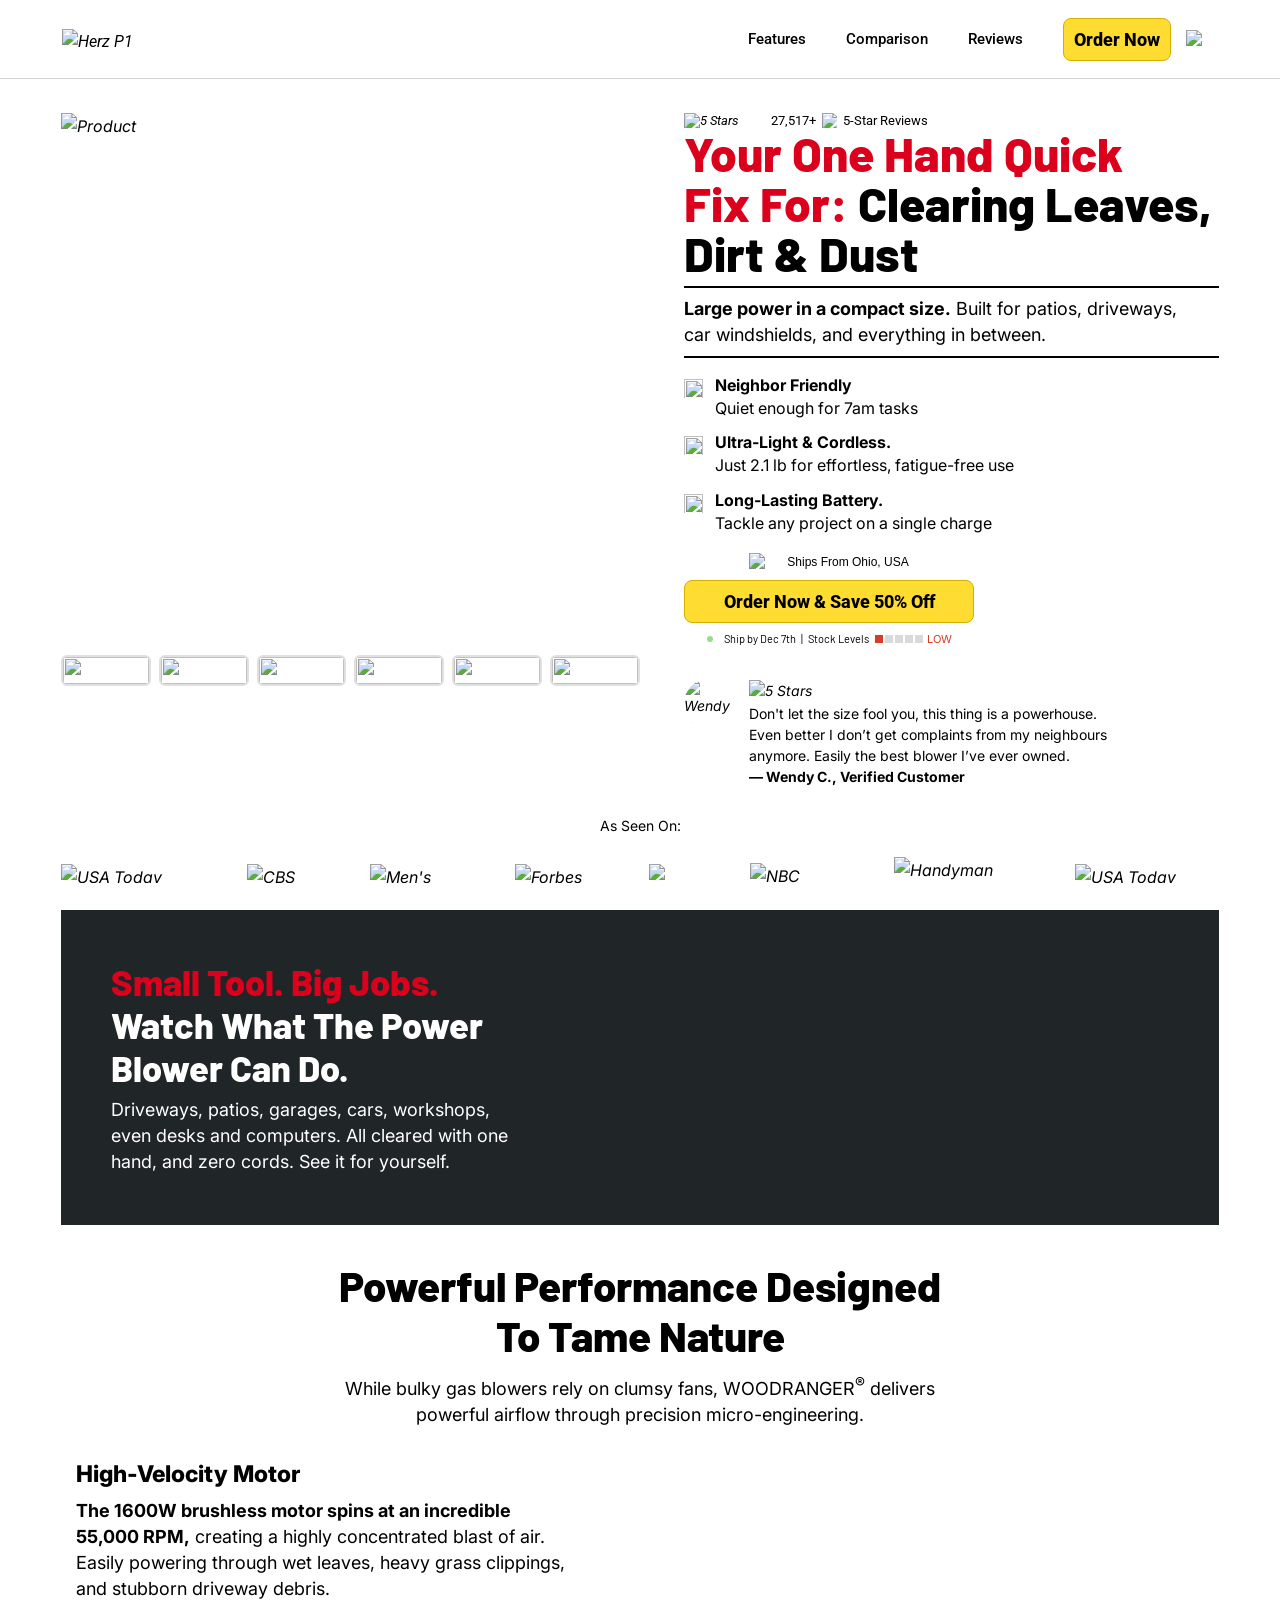
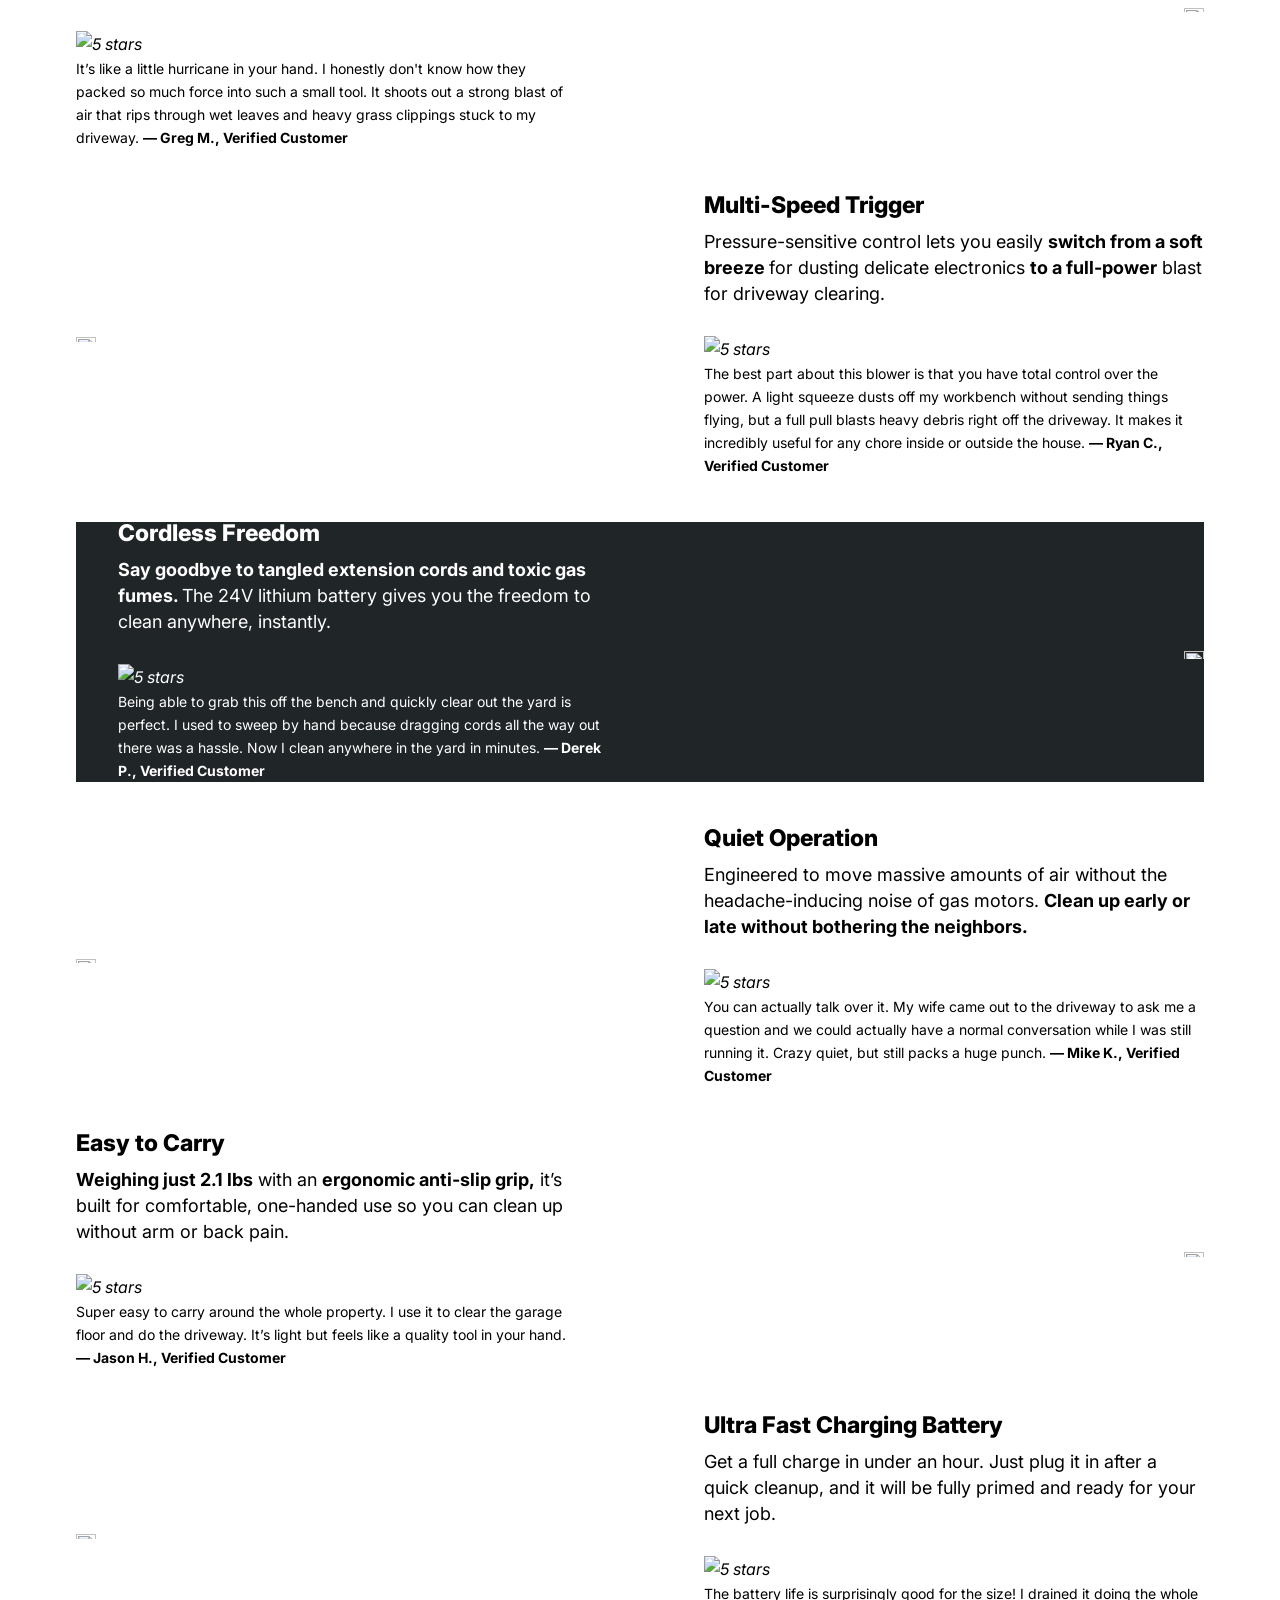
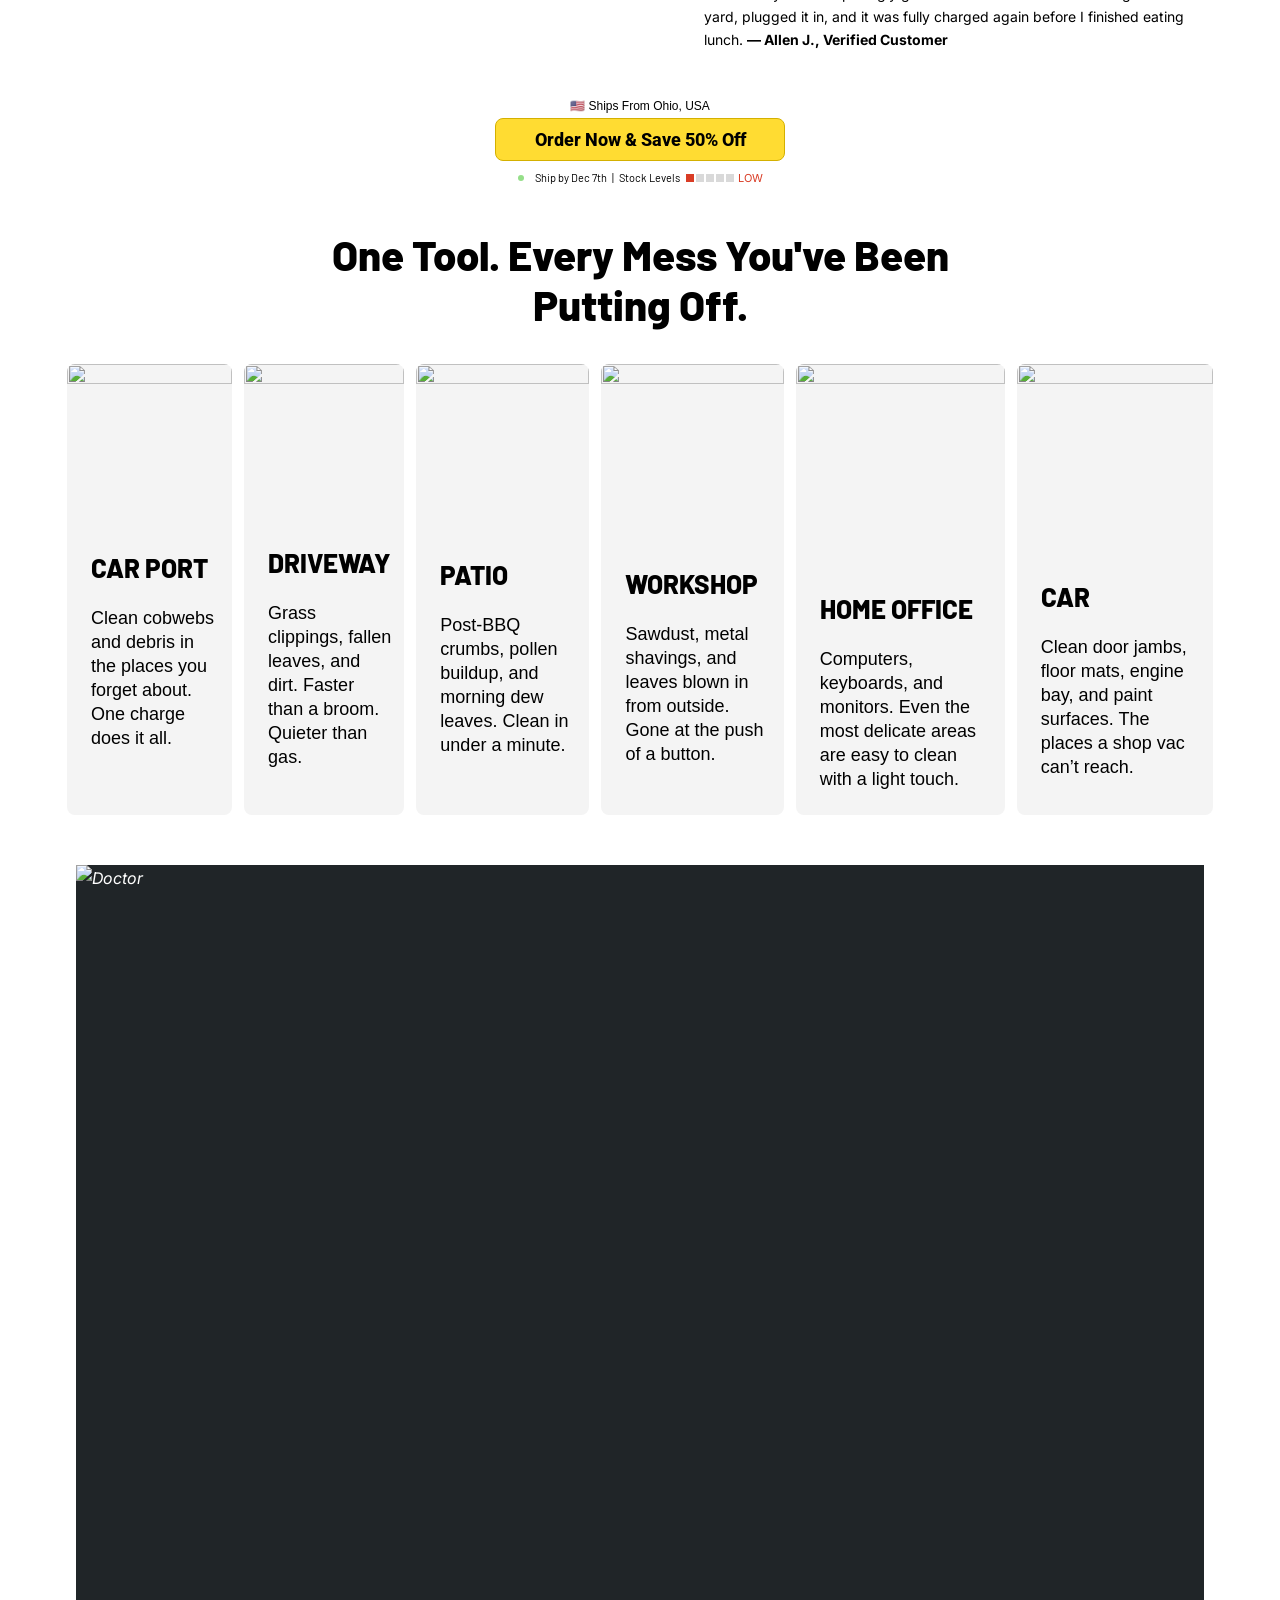
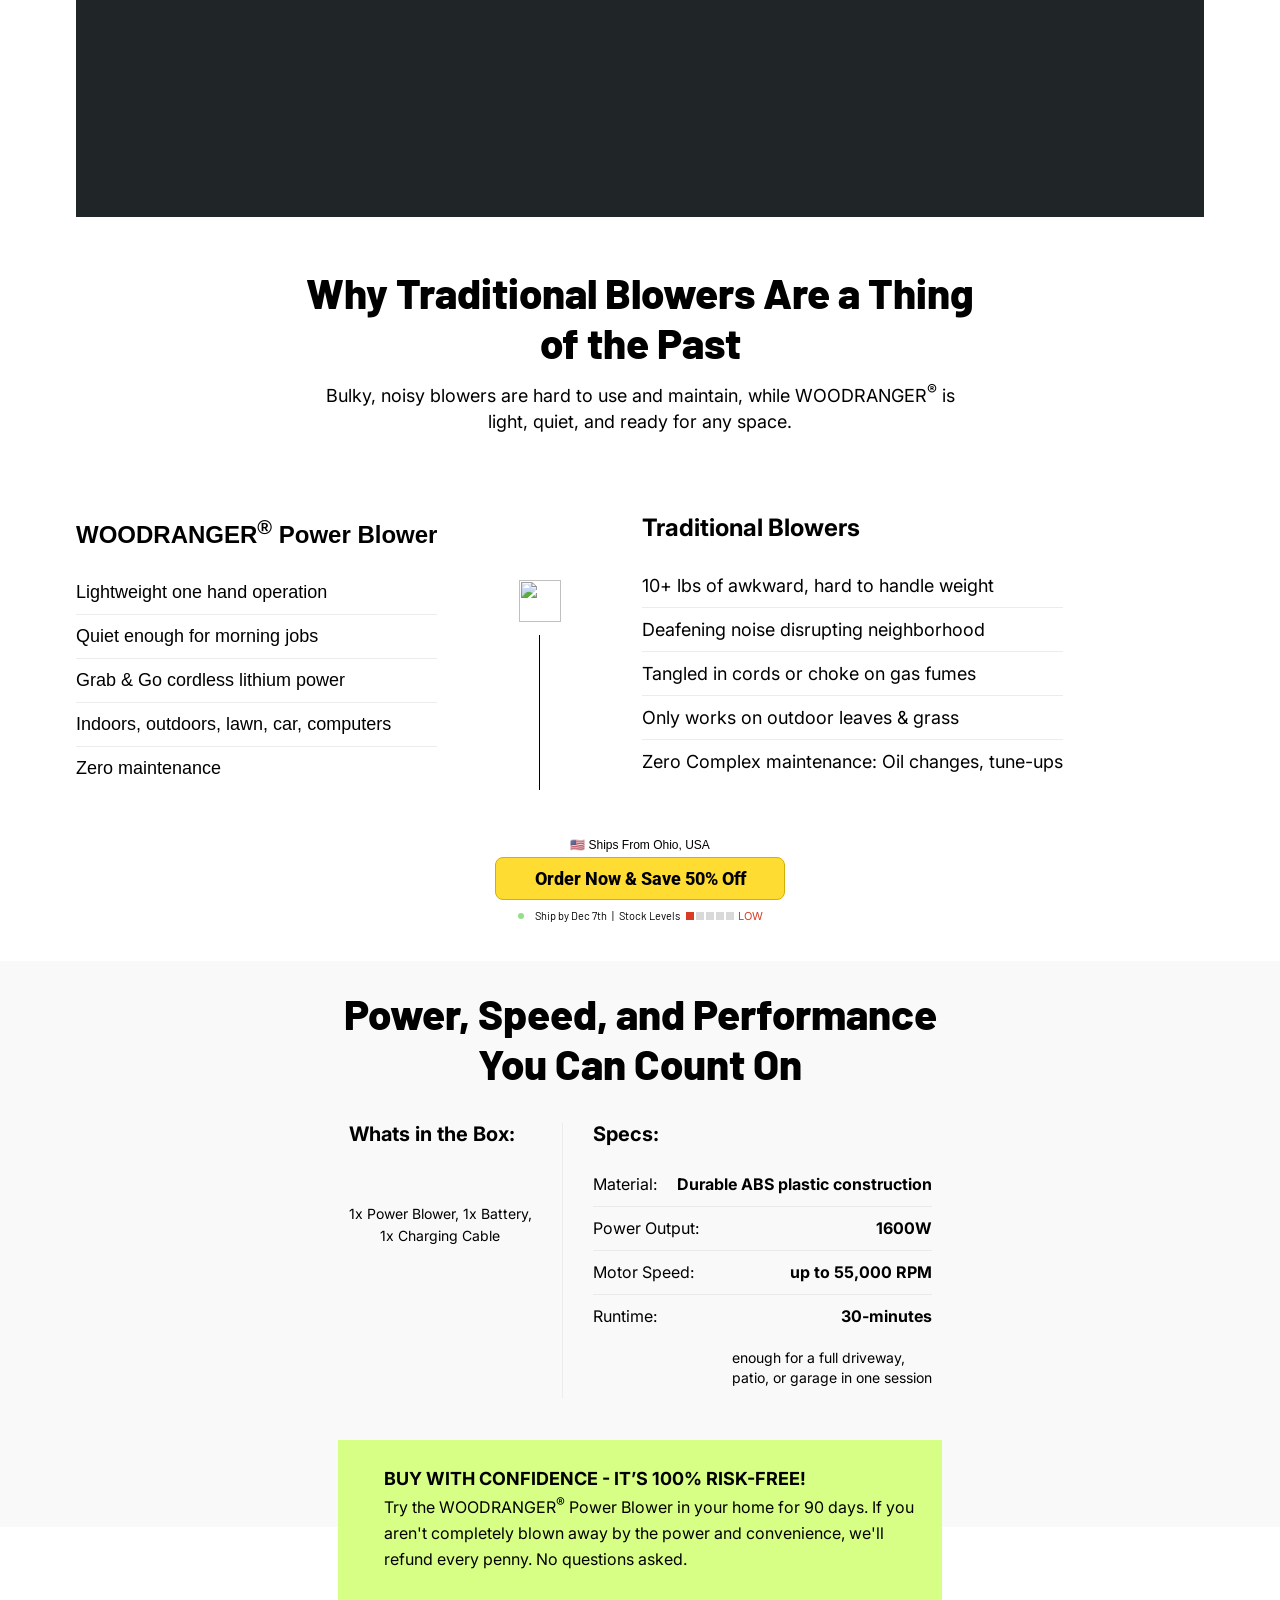
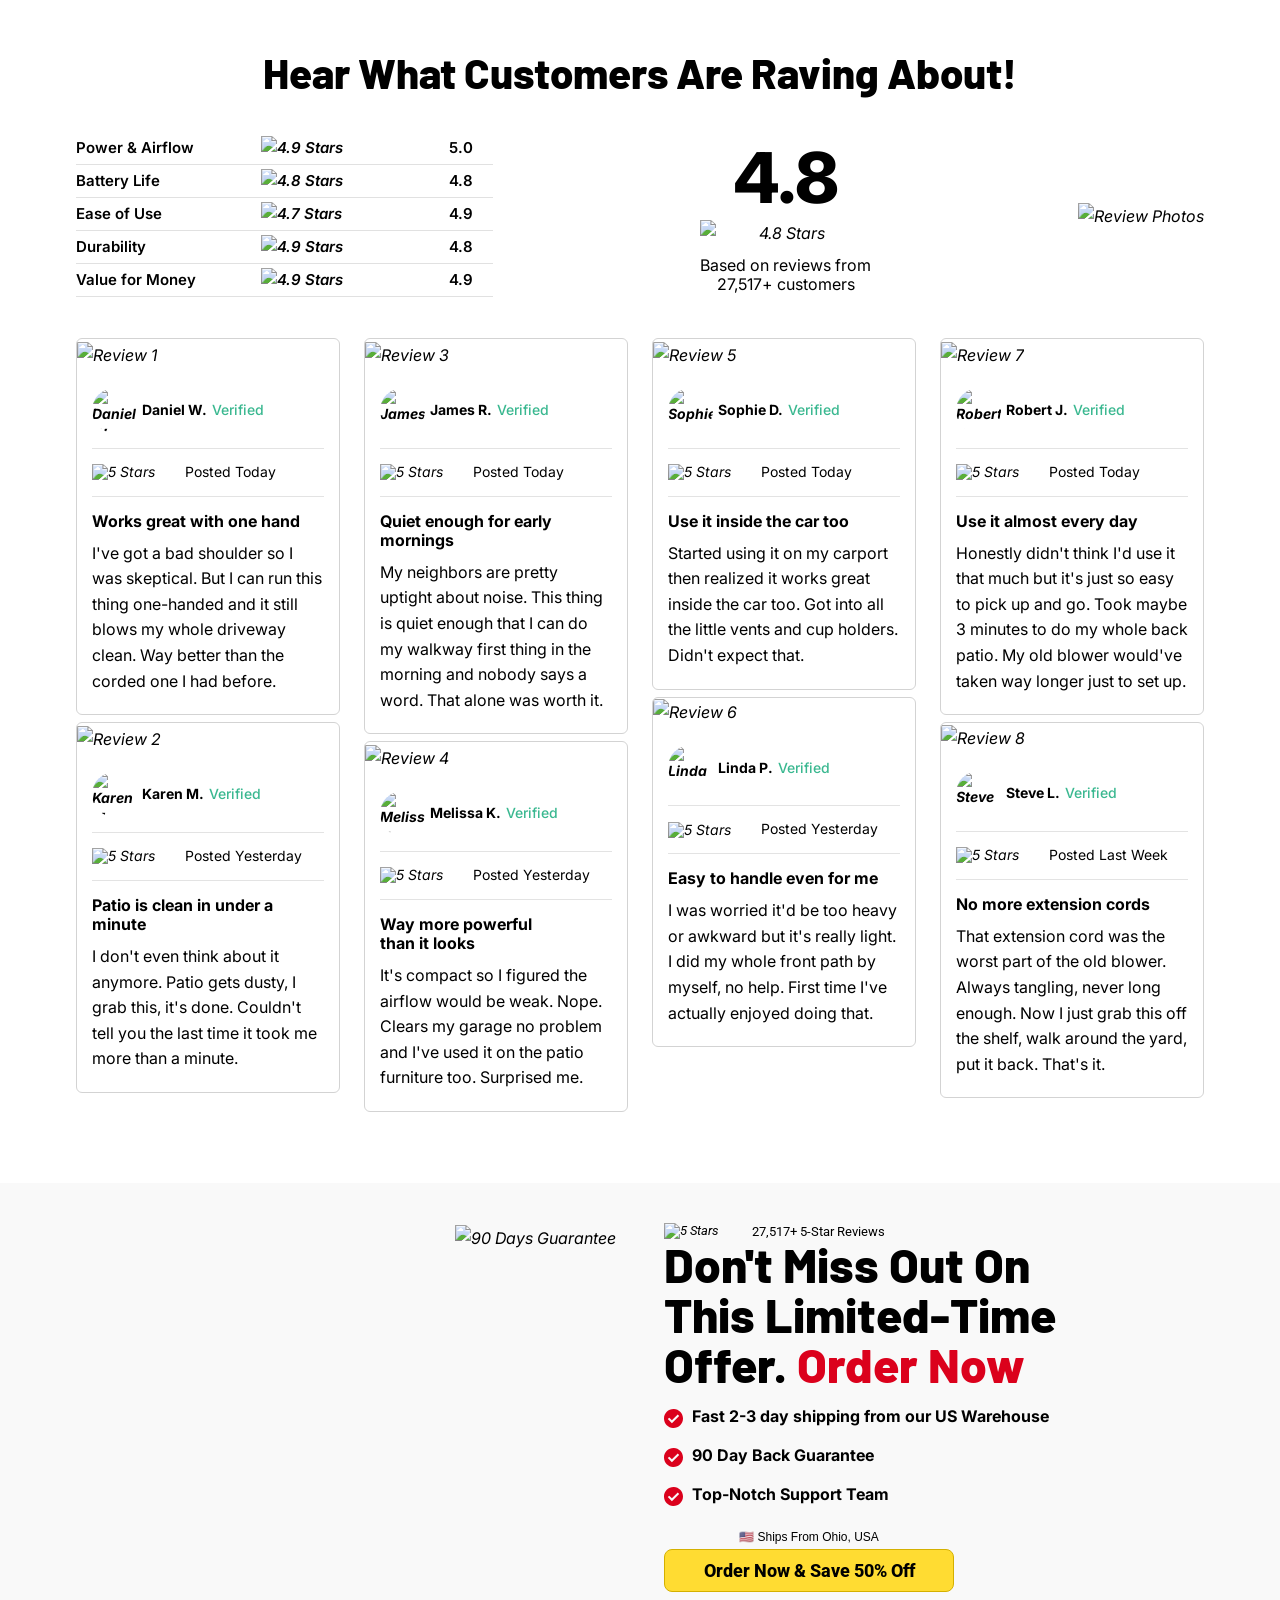
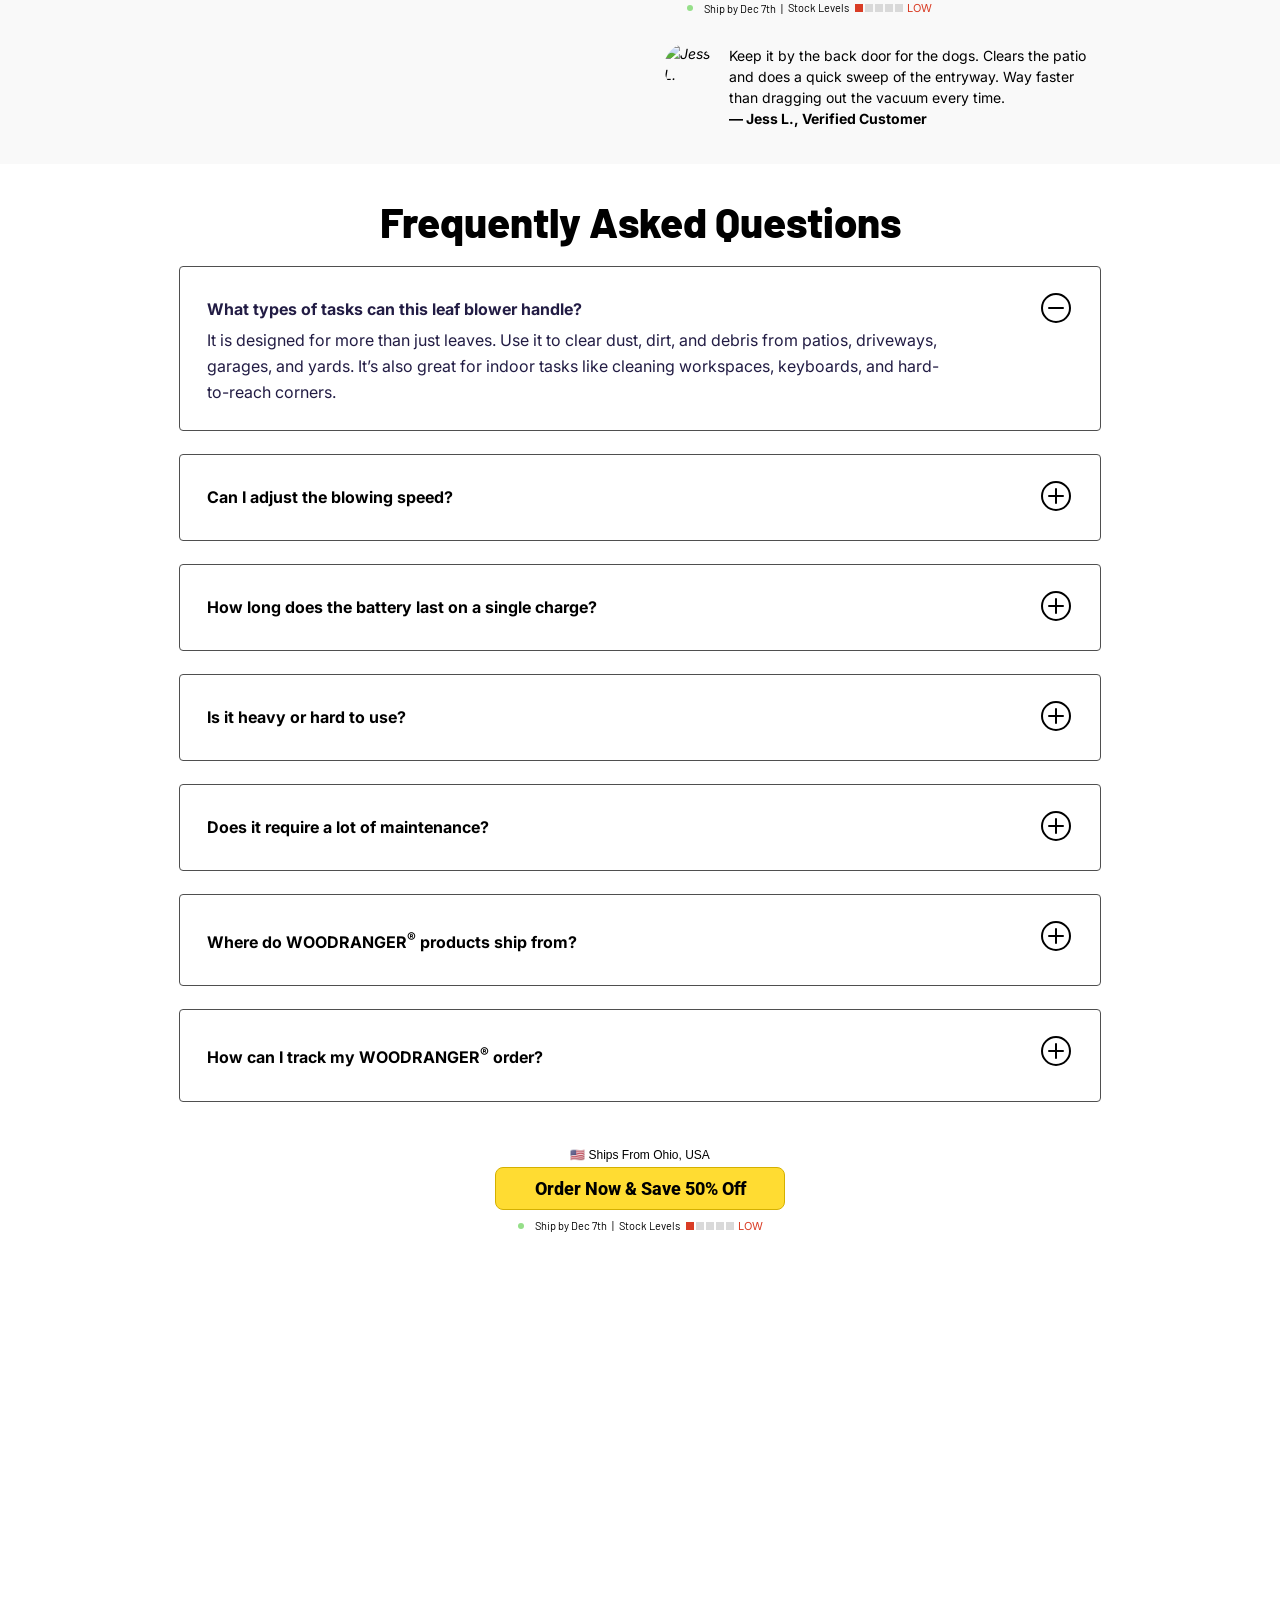
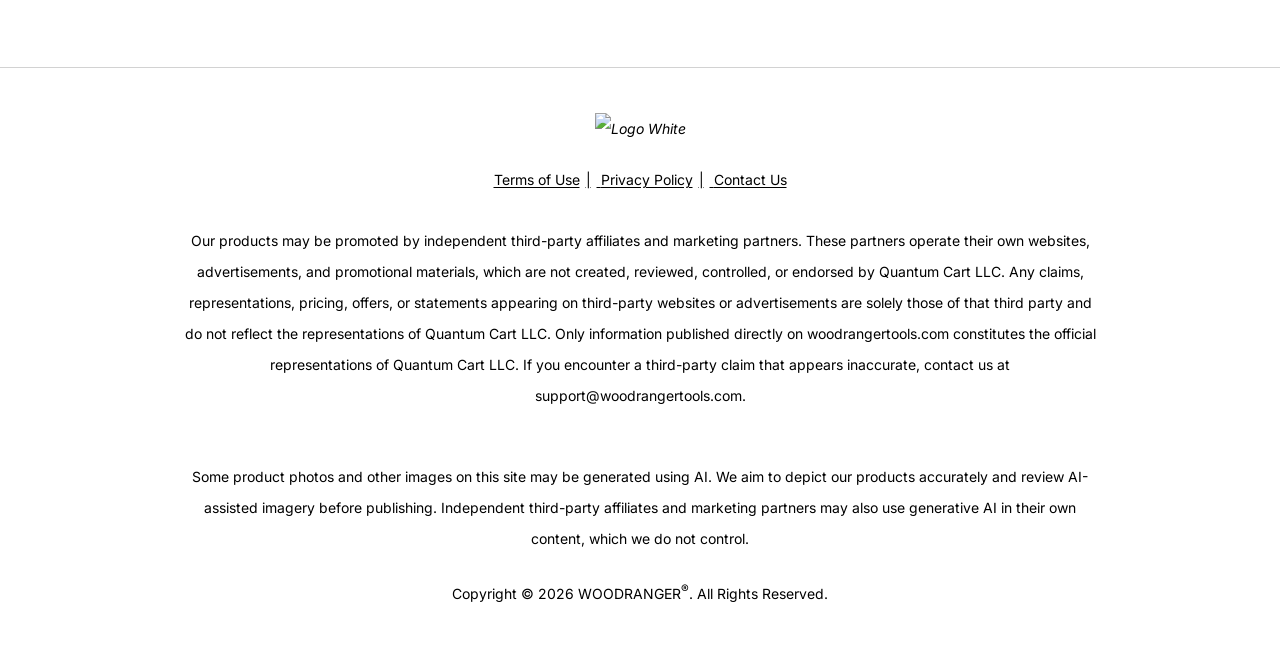
==== commit 45d8fb9a: "Update intersitial.html" ====
--- a/intersitial.html
+++ b/intersitial.html
@@ -2616,7 +2616,7 @@
       <div class="container">
         <div class="header-content d-flex align-items-center">
           <img
-            src="https://offer.woodrangertools.com/leafblower/images/landing-cvt/logo-main.webp"
+            src="https://img.funnelish.com/89464/0/1773424535-%E6%9…5%90%8D%E7%9A%84%E8%AE%BE%E8%AE%A1%20%2833%29.png"
             alt="Herz P1"
             class="logo"
             width="204"
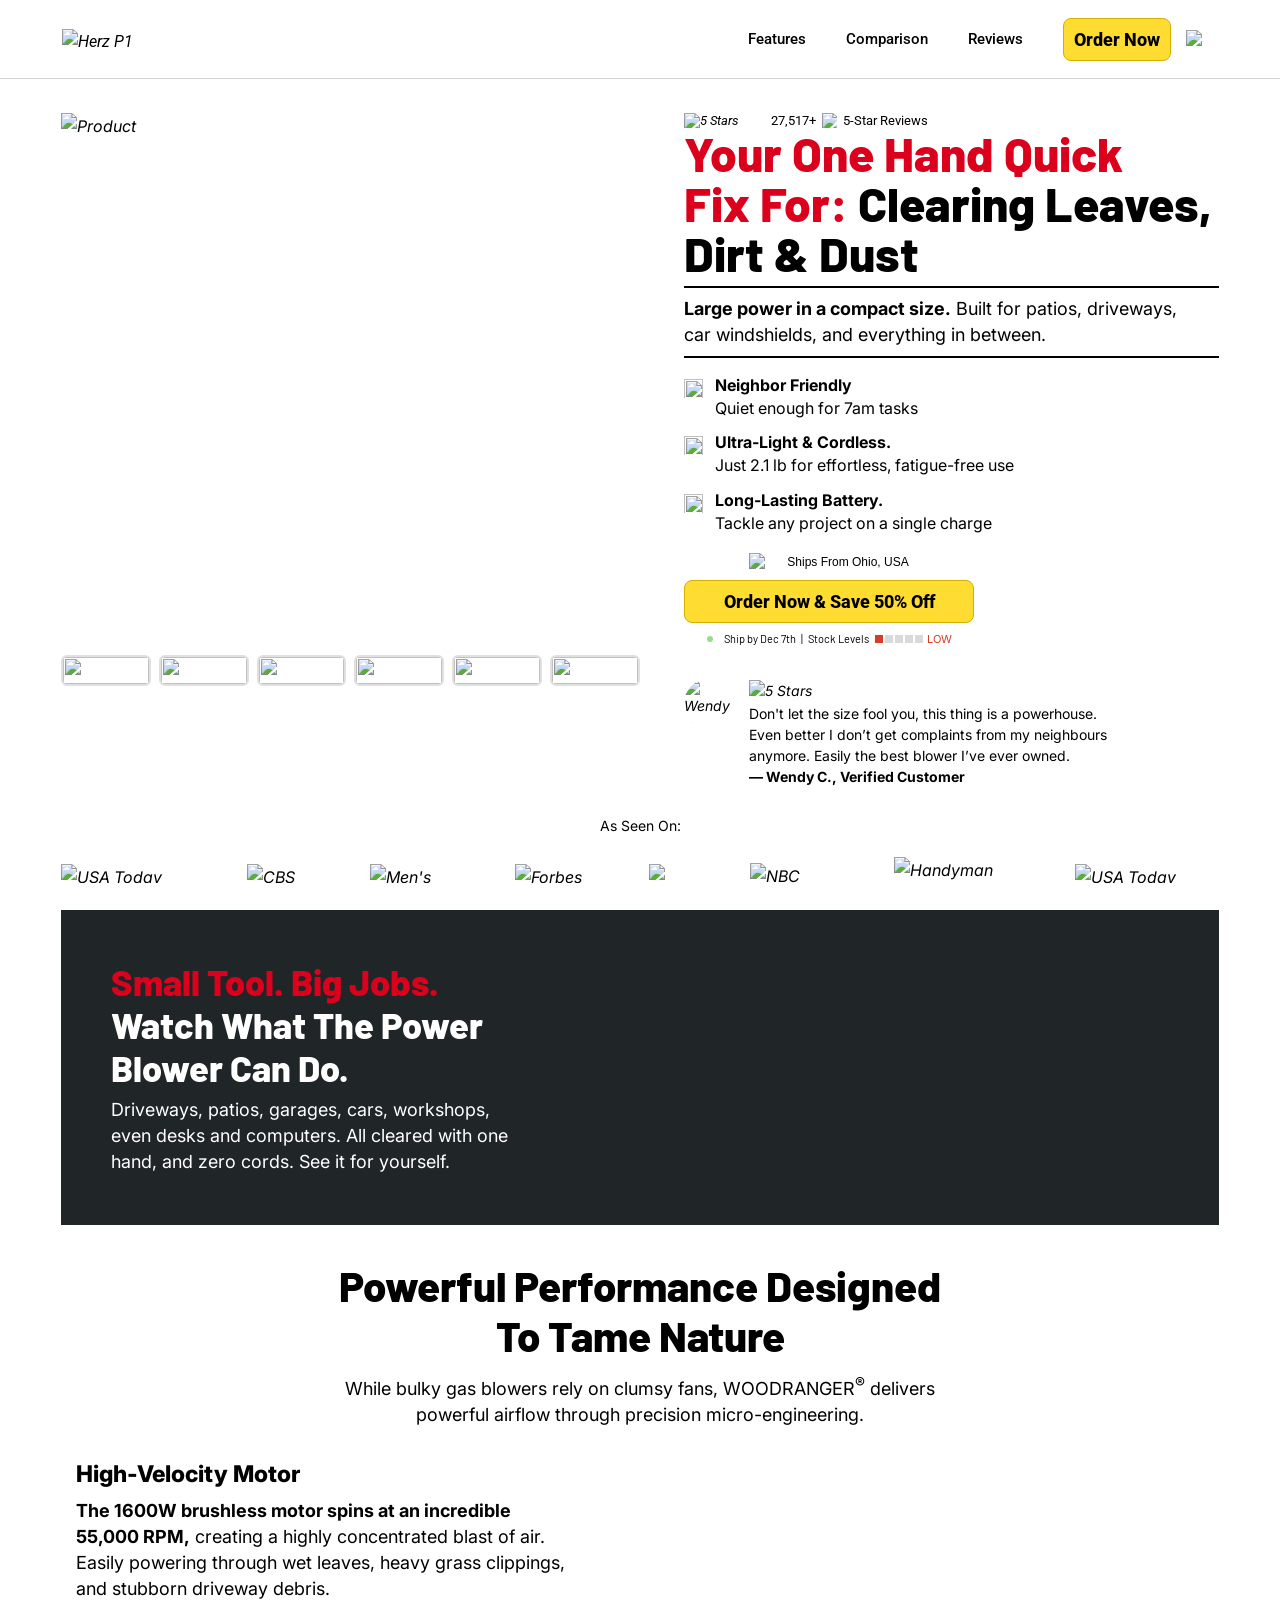
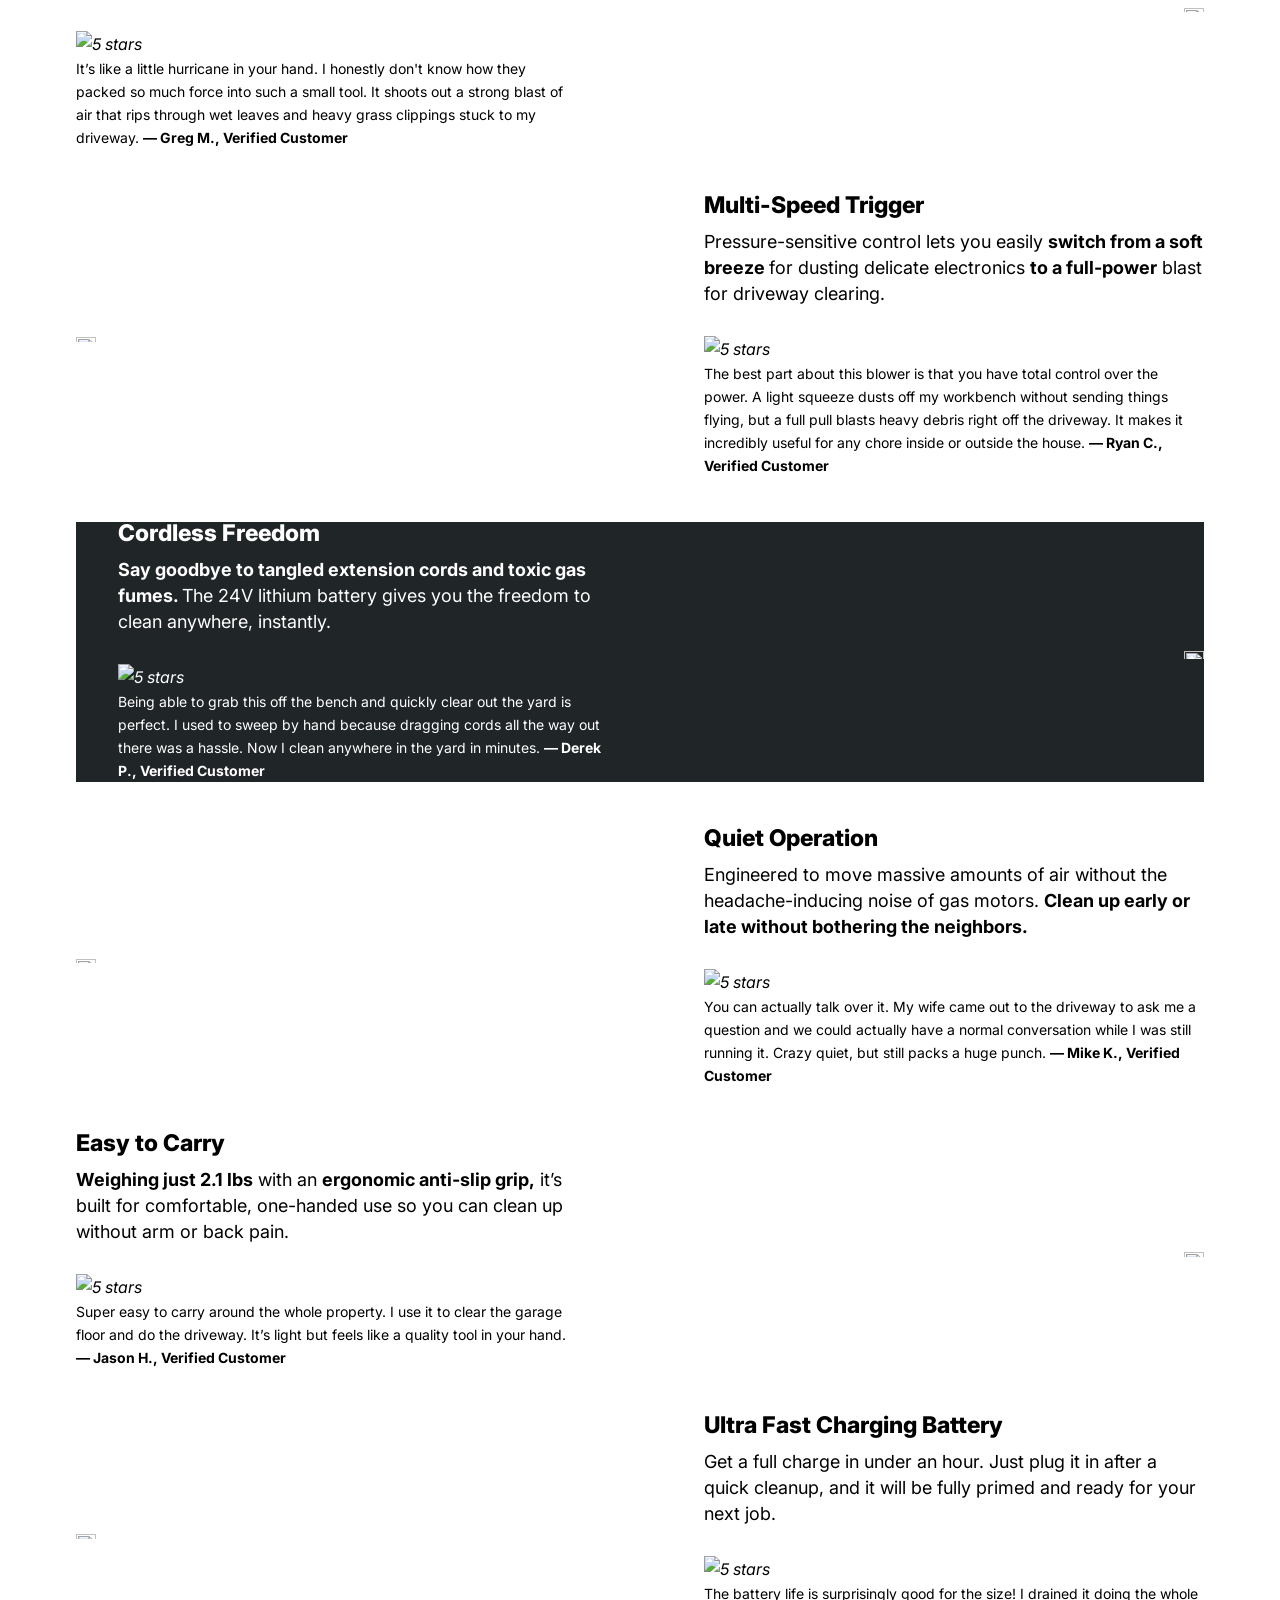
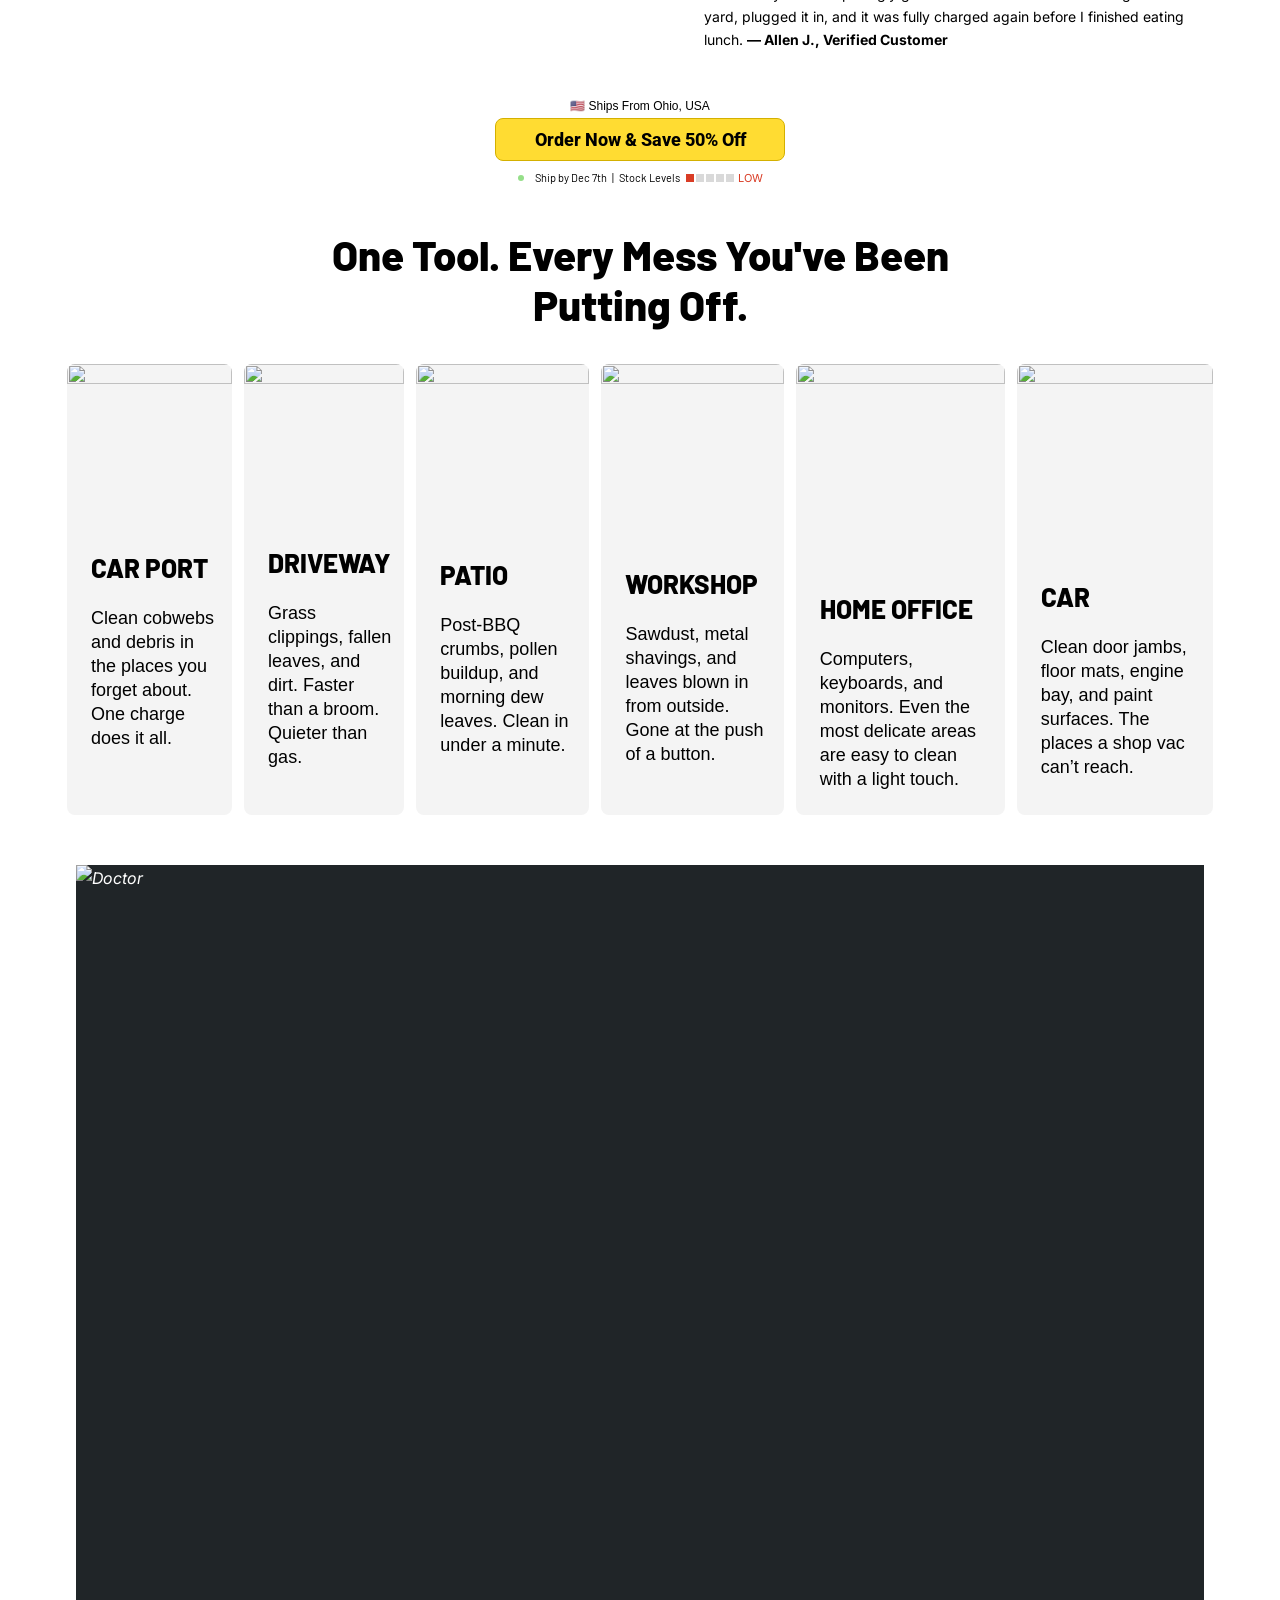
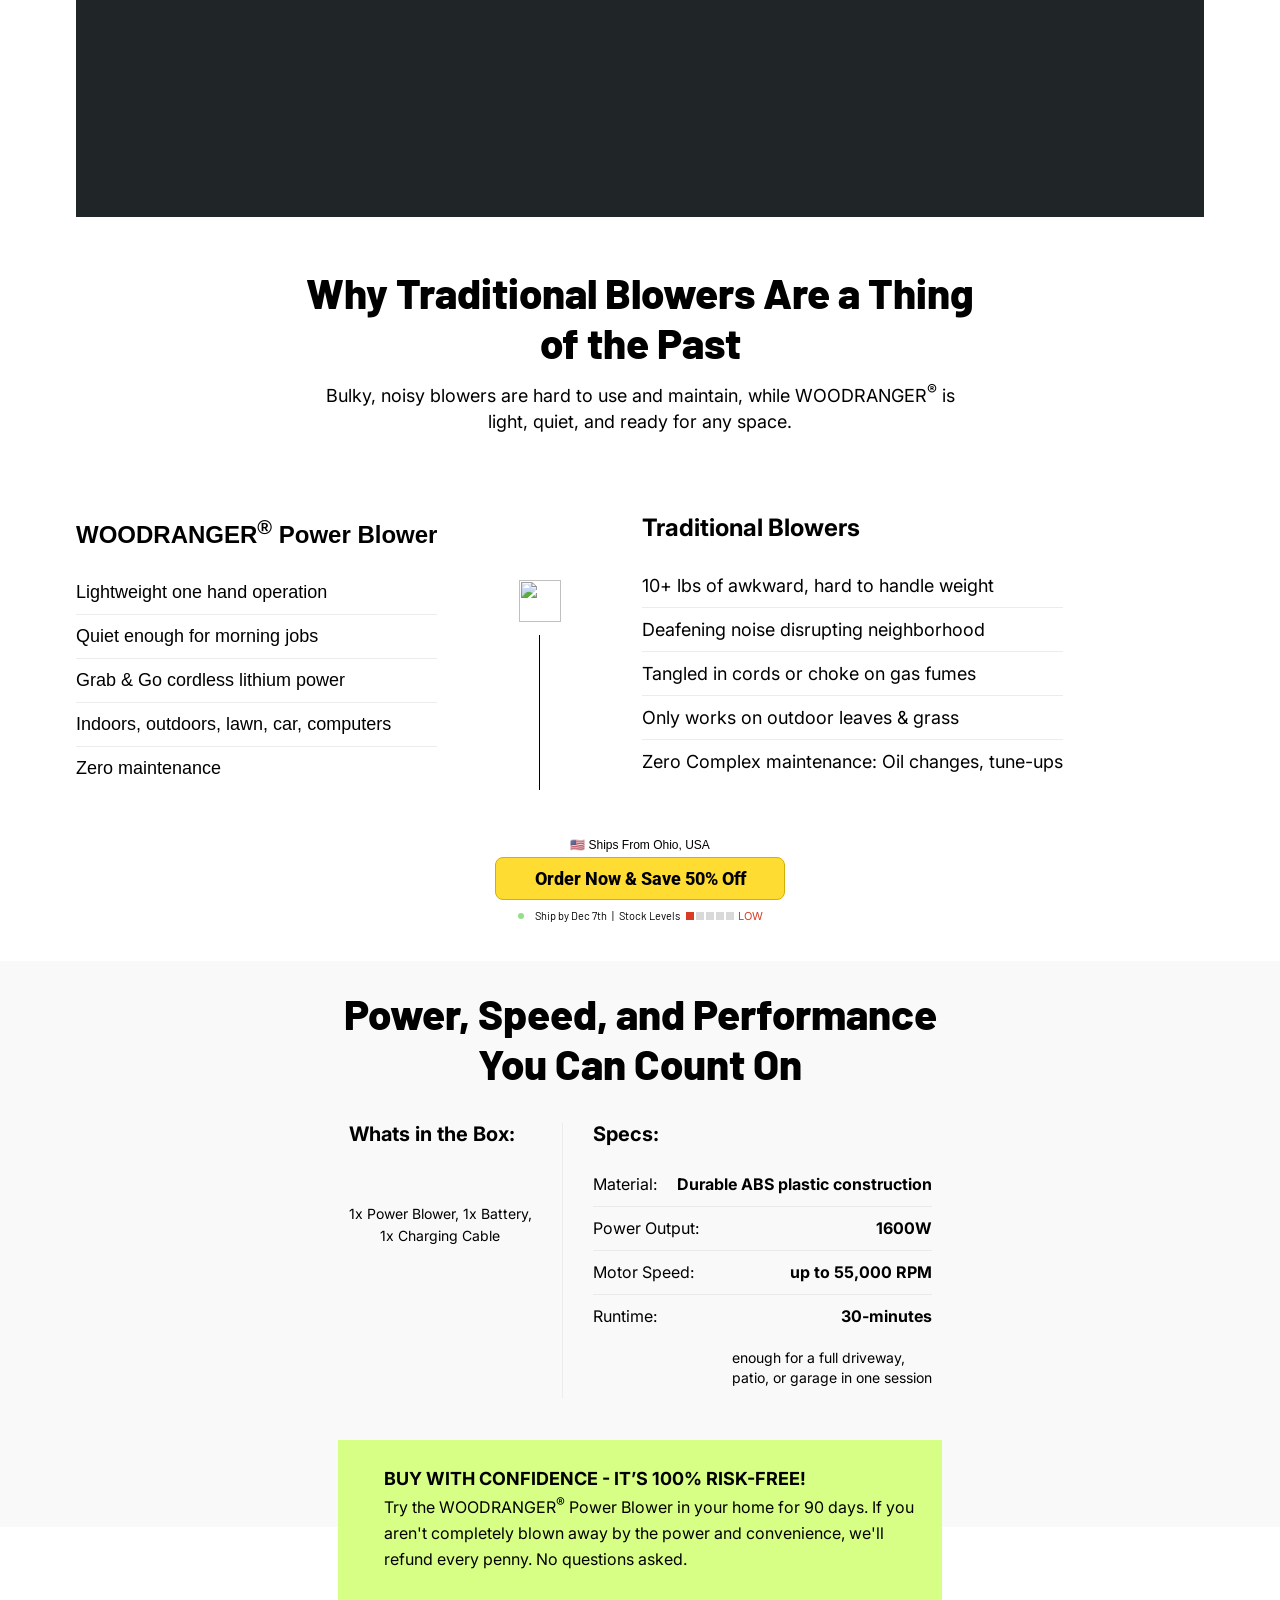
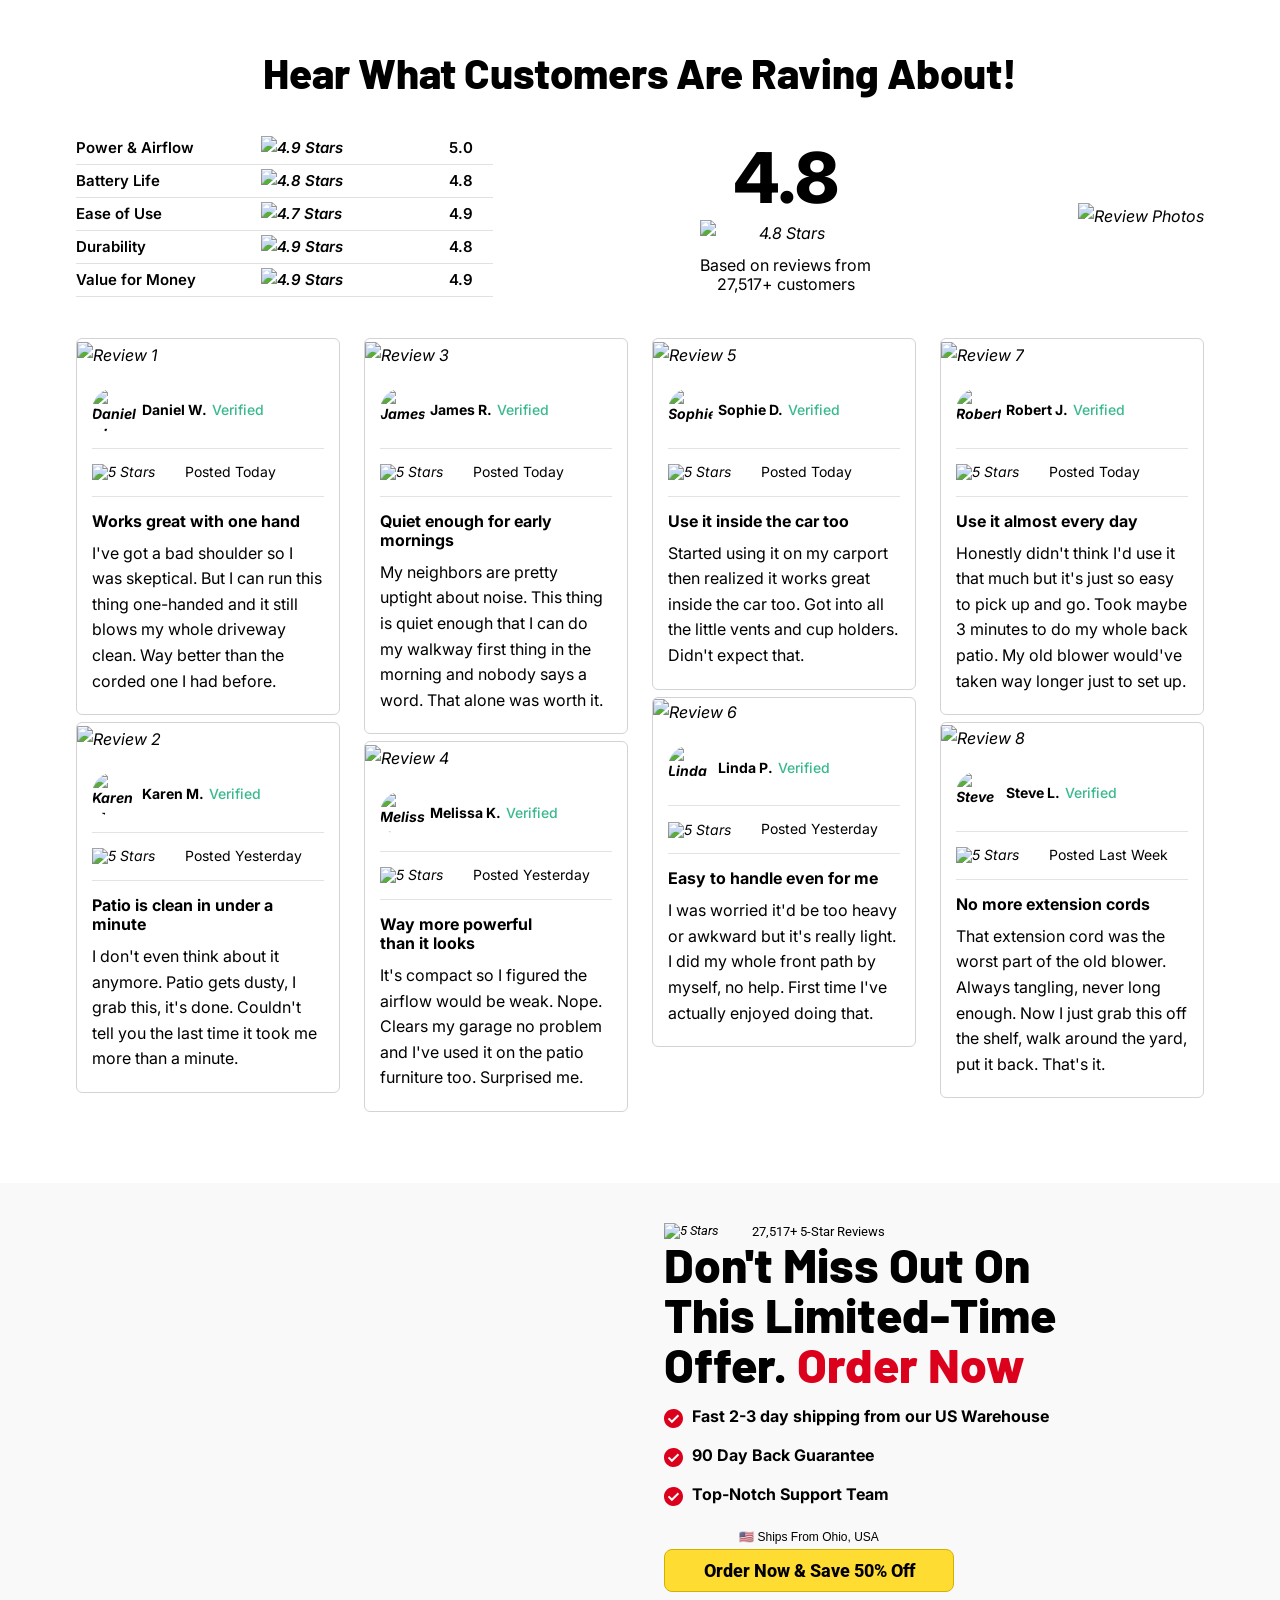
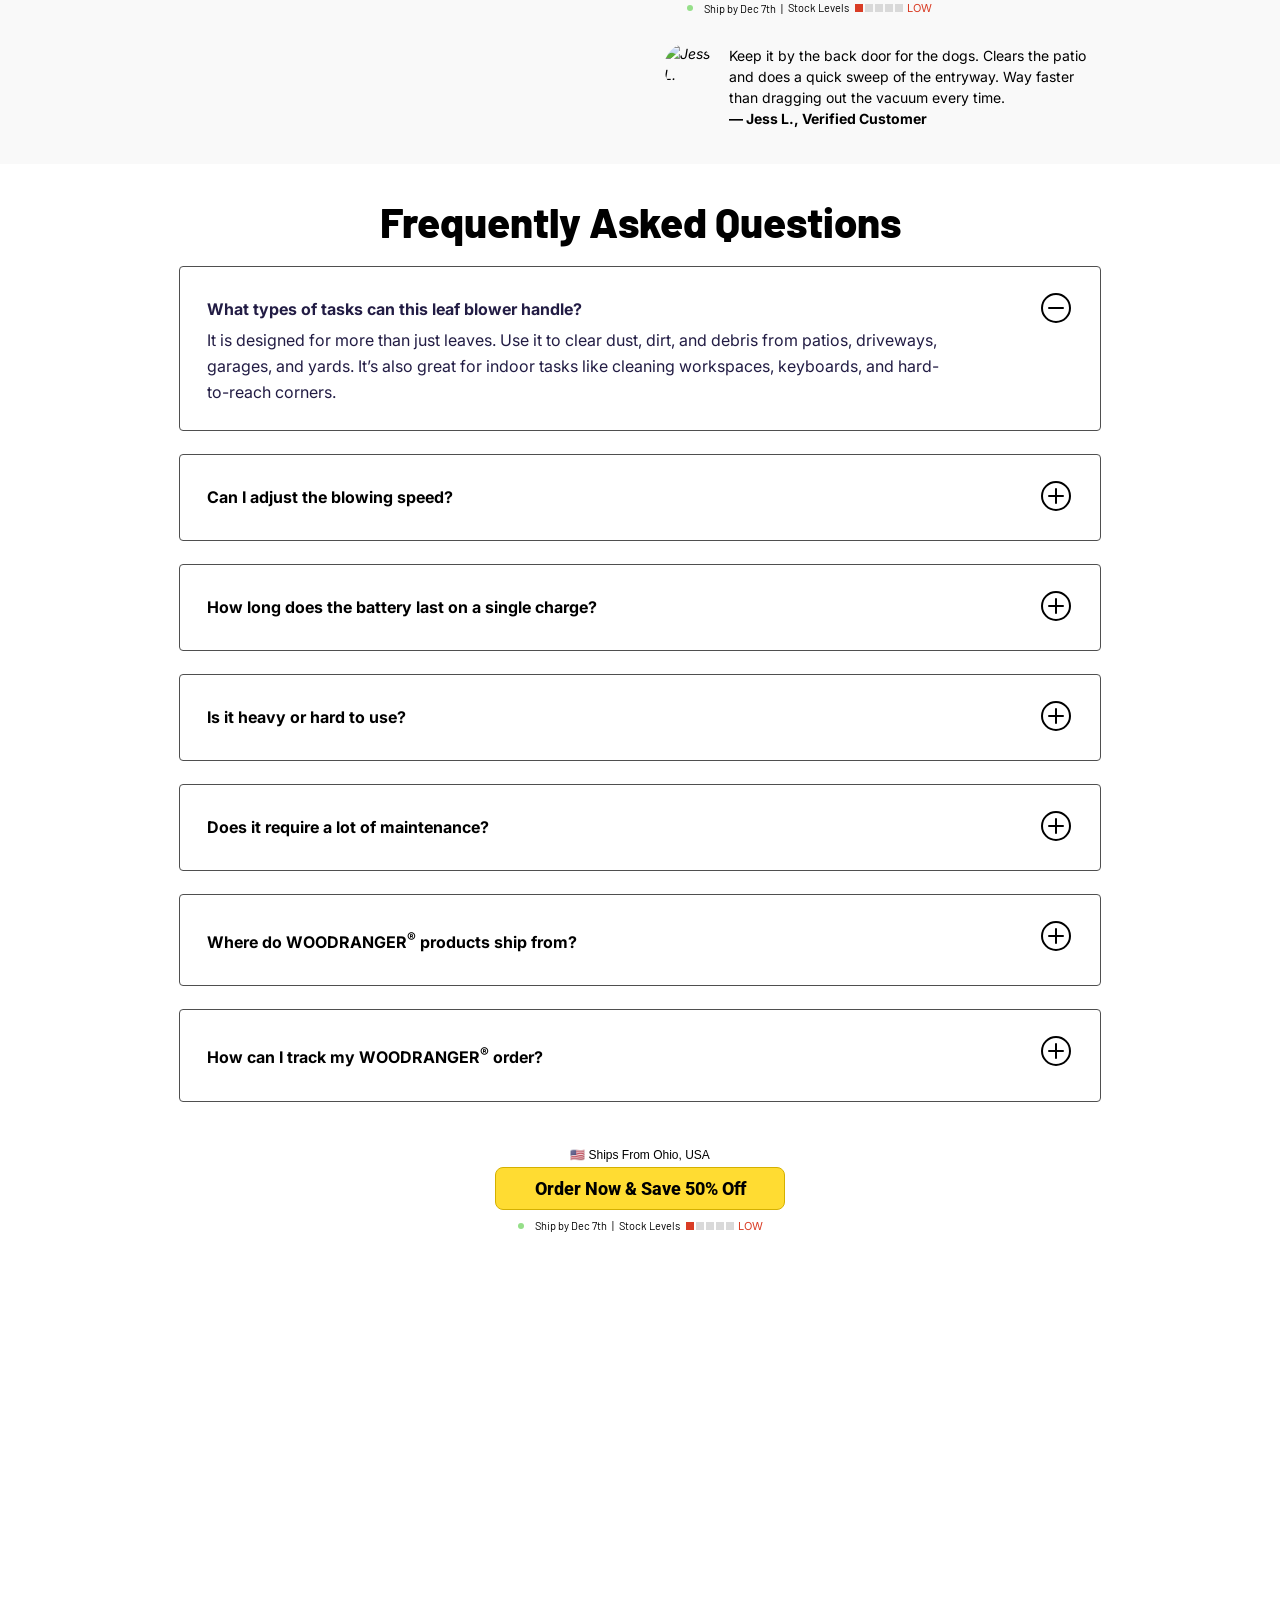
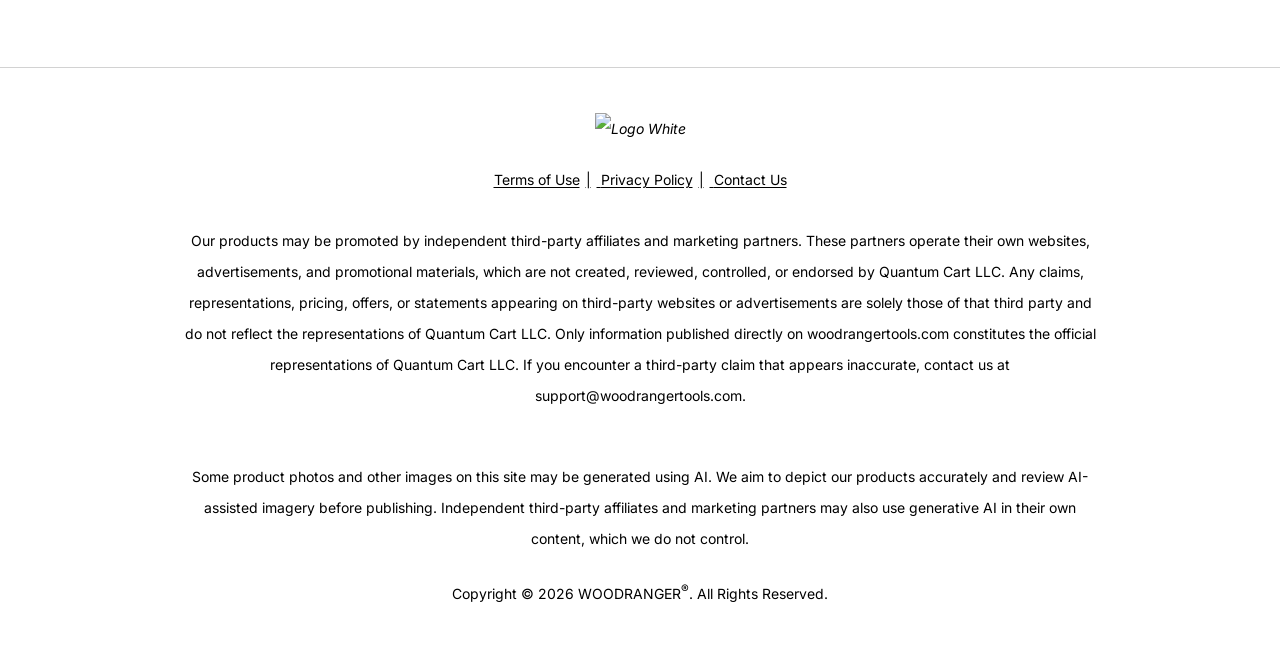
==== commit 9cfd74b2: "Update intersitial.html" ====
--- a/intersitial.html
+++ b/intersitial.html
@@ -31,7 +31,7 @@
     rel="stylesheet"
   />
 
-  <!-- 品牌名修正:A/B 工具会把 "Wood Ranger" 写回旧品牌名,此 observer 实时替换为 WOODRANGER® -->
+  <!-- 品牌名修正:A/B 工具会把 "Wood Ranger" 写回旧品牌名,此 observer 实时替换为 Bloop -->
   <script>
 (function(){
   var RX=/\b(Wood[\s ]+Ranger|WOOD[\s ]+RANGER)(s\b)?/g;
@@ -2616,7 +2616,7 @@
       <div class="container">
         <div class="header-content d-flex align-items-center">
           <img
-            src="https://img.funnelish.com/89464/0/1773424535-%E6%9…5%90%8D%E7%9A%84%E8%AE%BE%E8%AE%A1%20%2833%29.png"
+            src="https://img.funnelish.com/89464/0/1773424535-%E6%9C%AA%E5%91%BD%E5%90%8D%E7%9A%84%E8%AE%BE%E8%AE%A1%20%2833%29.png"
             alt="Herz P1"
             class="logo"
             width="204"
@@ -4246,7 +4246,7 @@
         <div class="container fixed-cta-dt-inner d-flex align-items-center">
           <img
             src="https://offer.woodrangertools.com/leafblower/images/landing-cvt/desktop-banner.webp"
-            alt="WOODRANGER® Power Blower"
+            alt="Bloop Power Blower"
             class="fixed-cta-dt-img"
           />
           <div class="fixed-cta-dt-text d-flex flex-col">
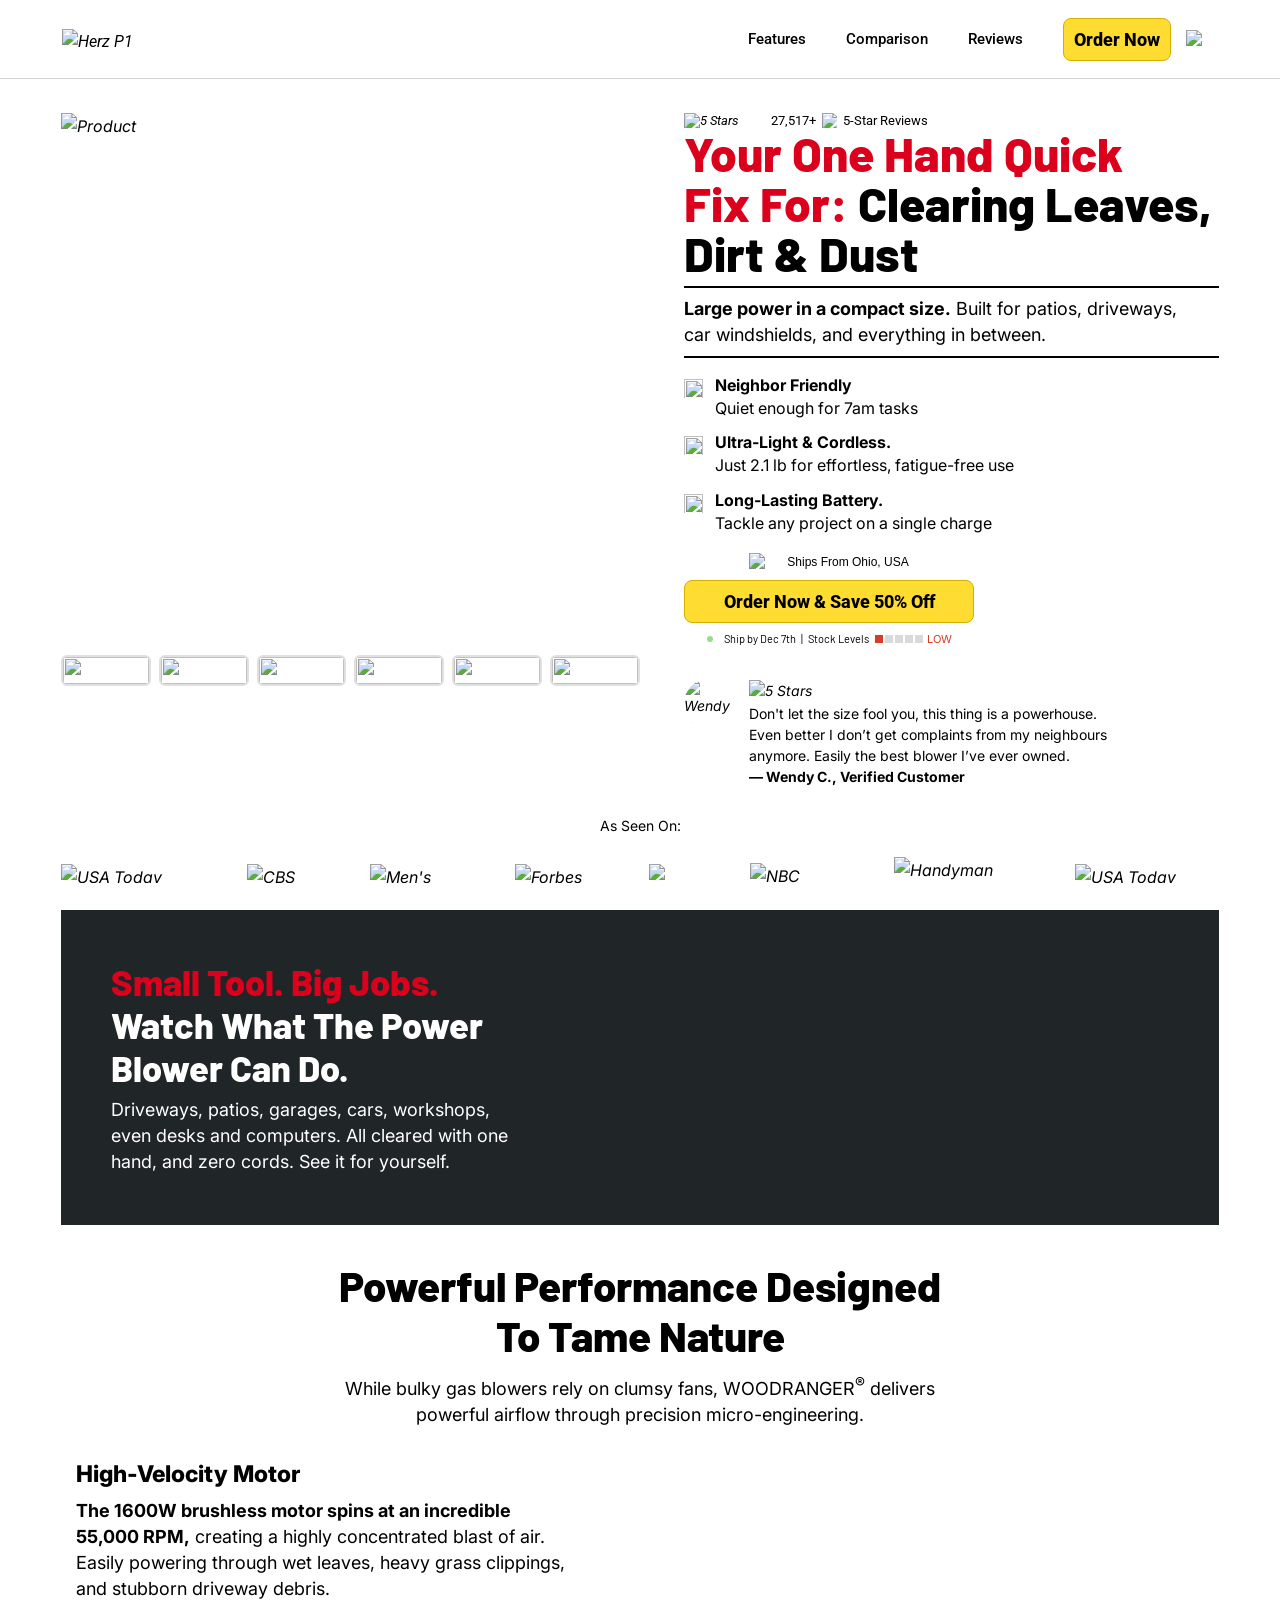
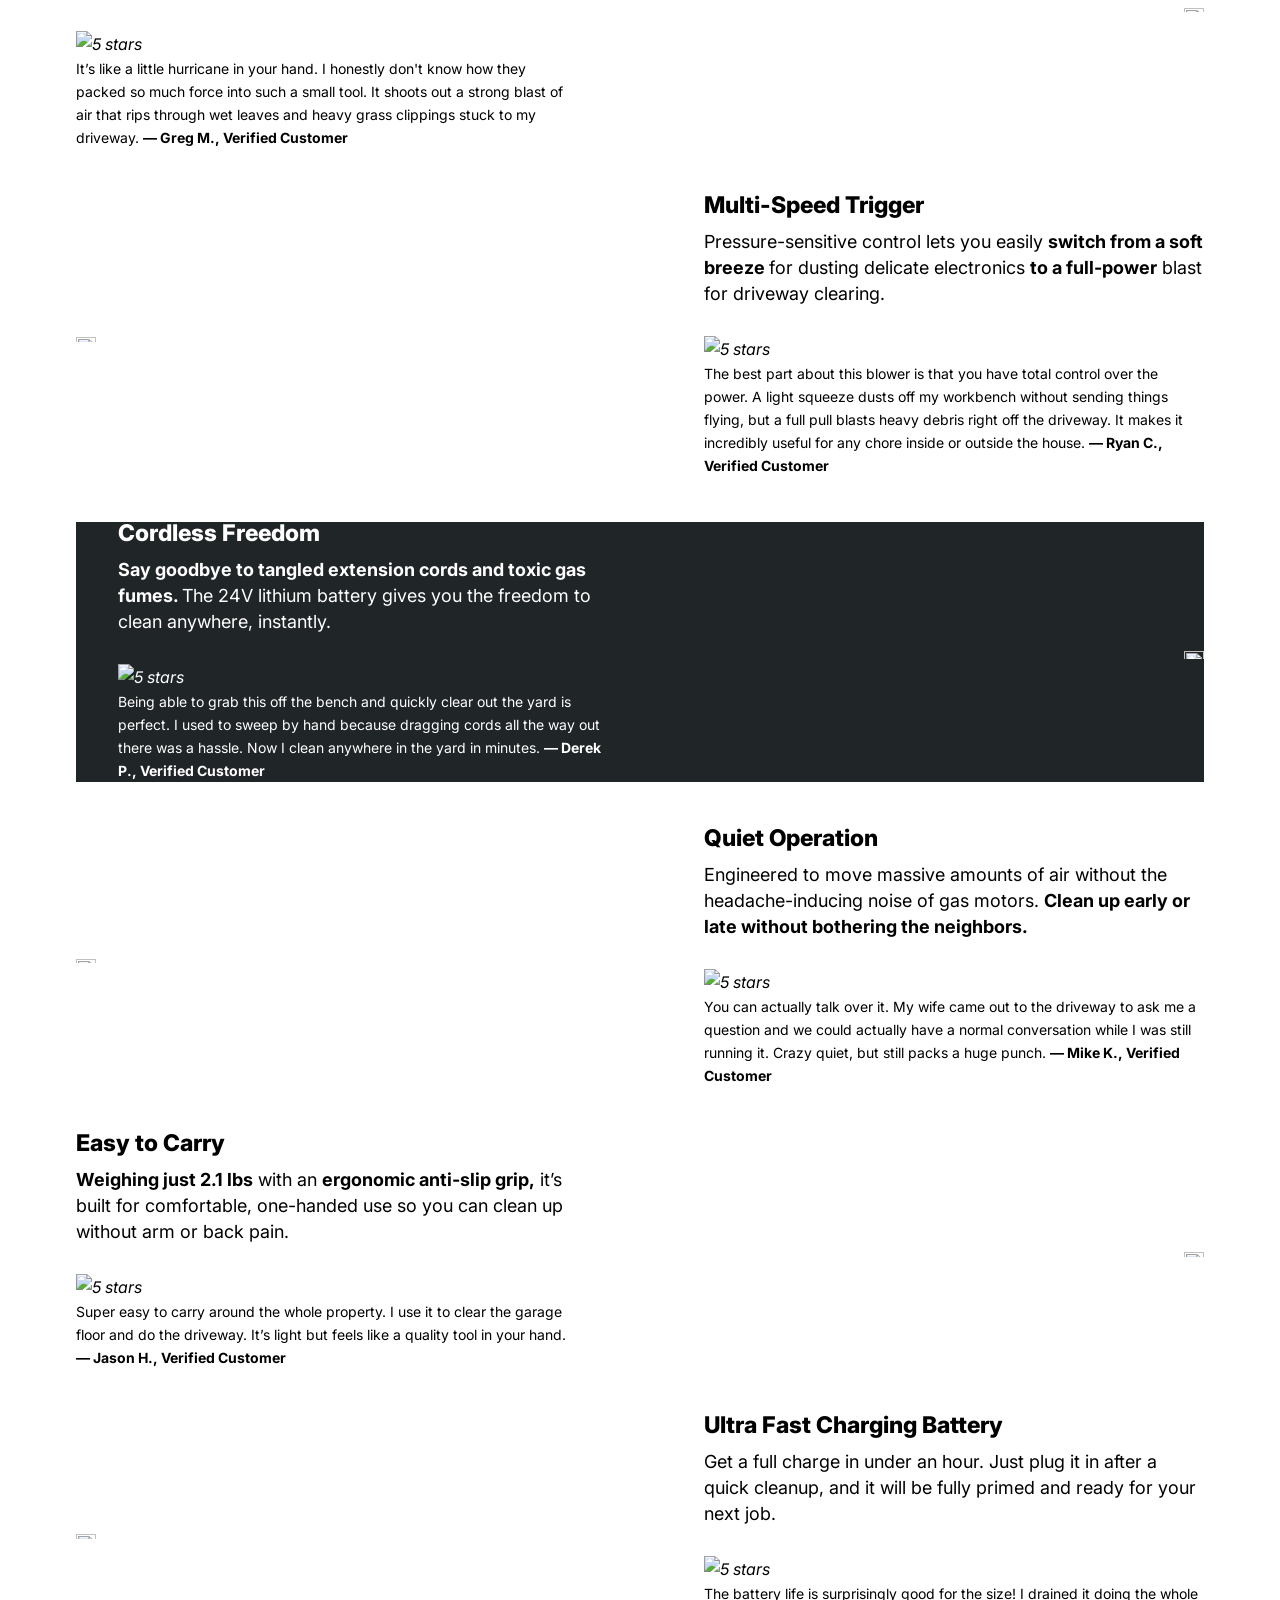
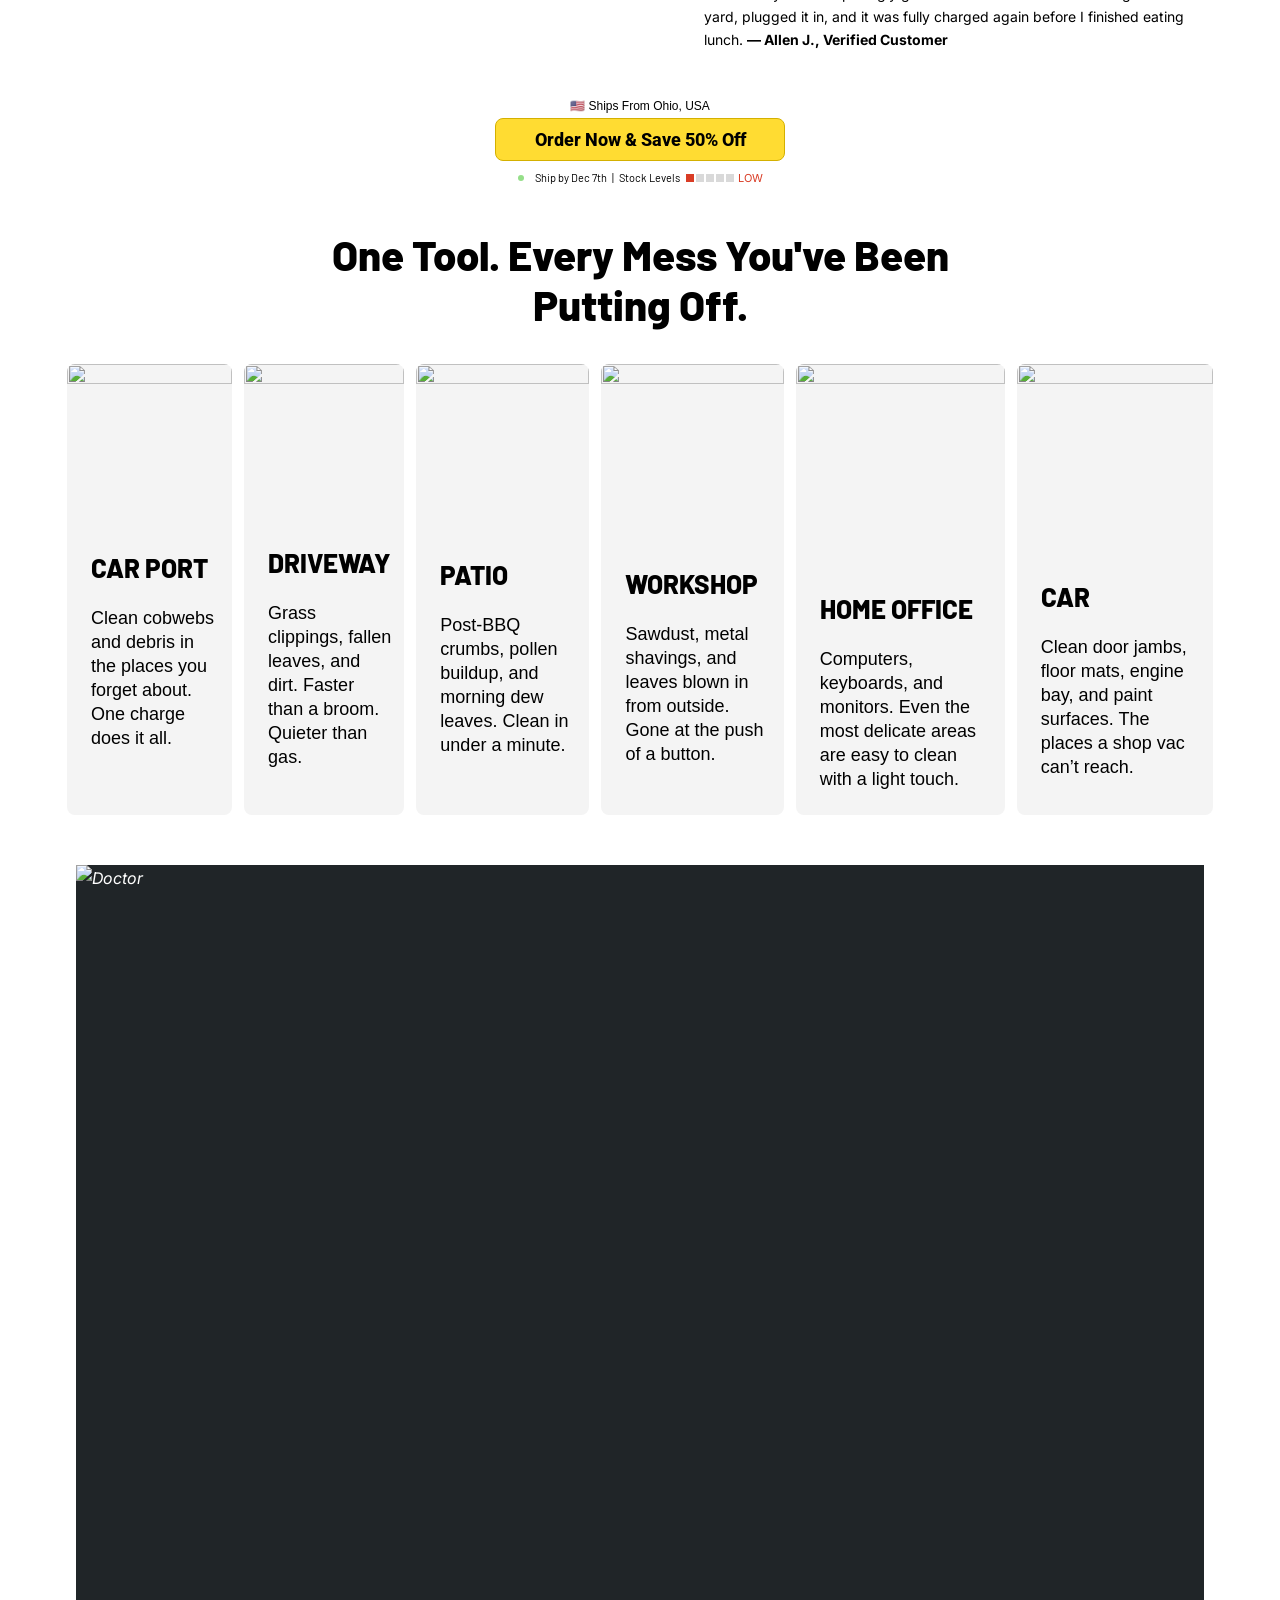
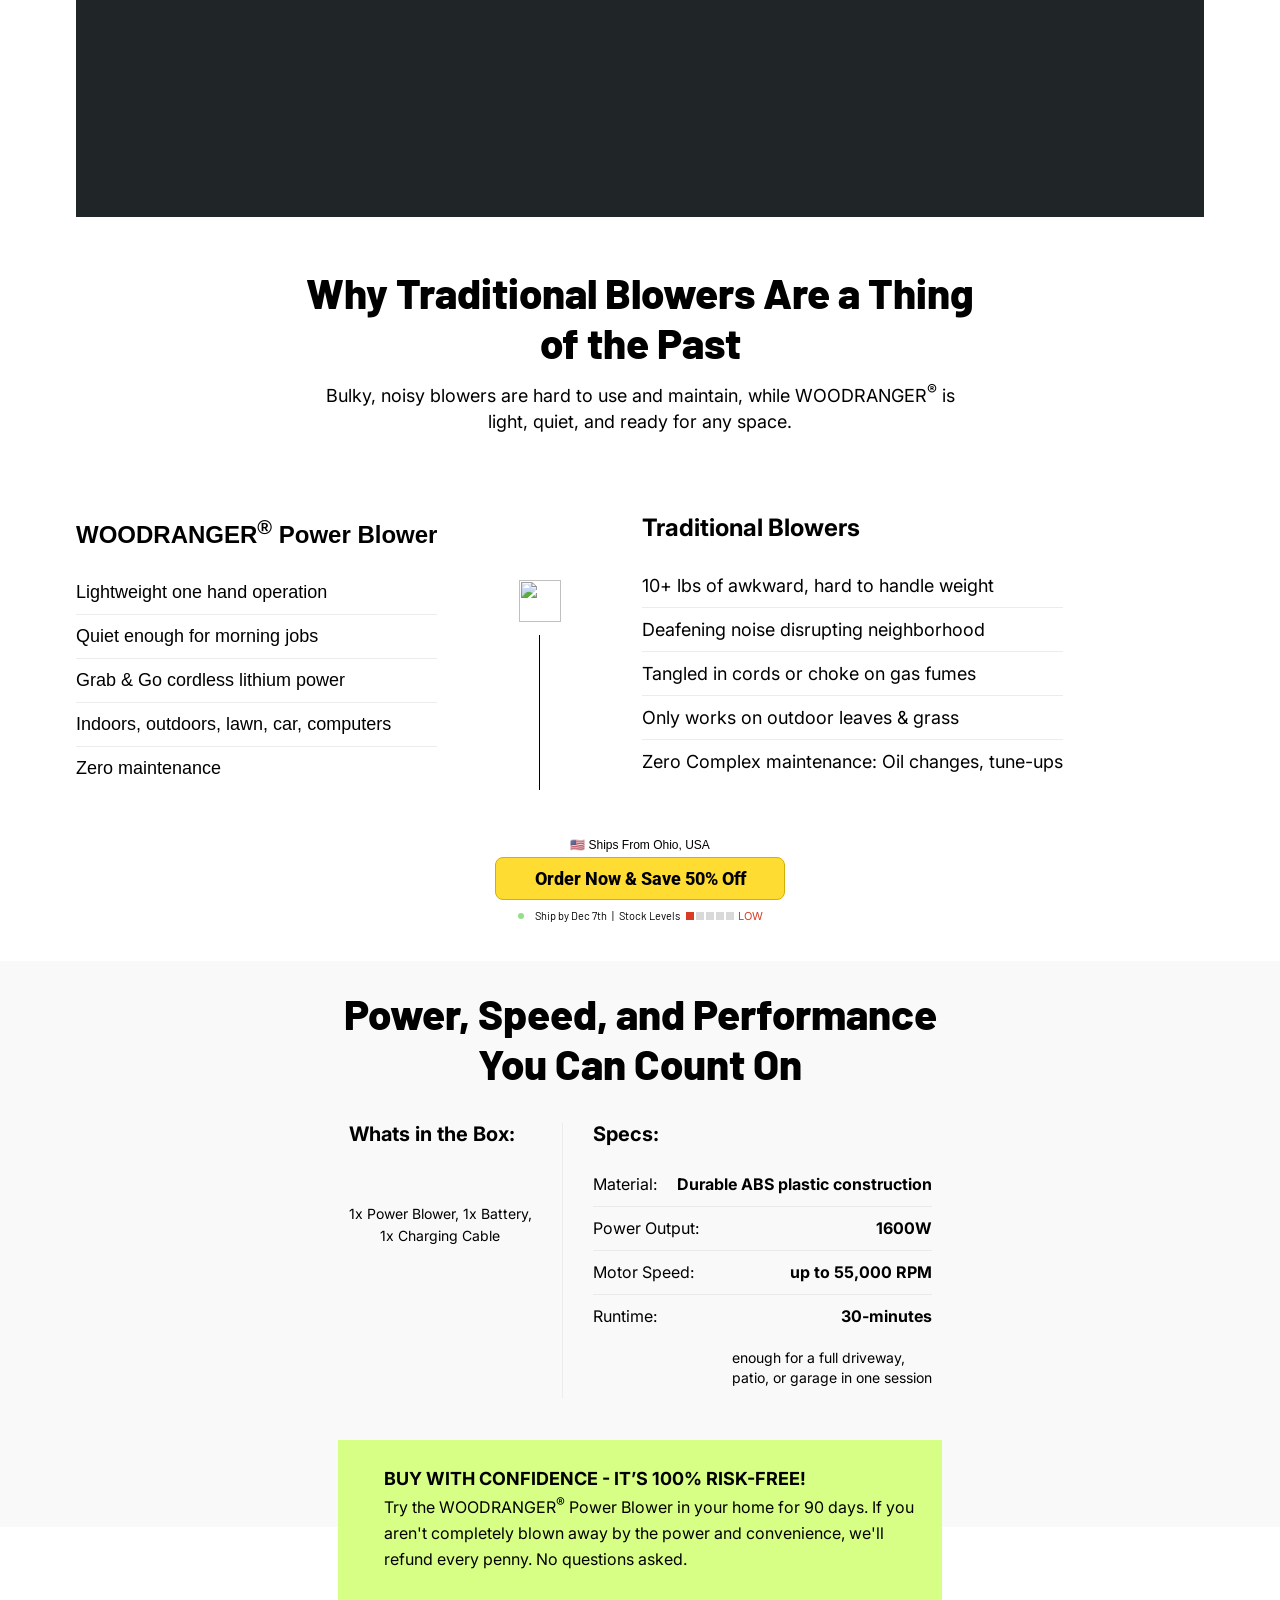
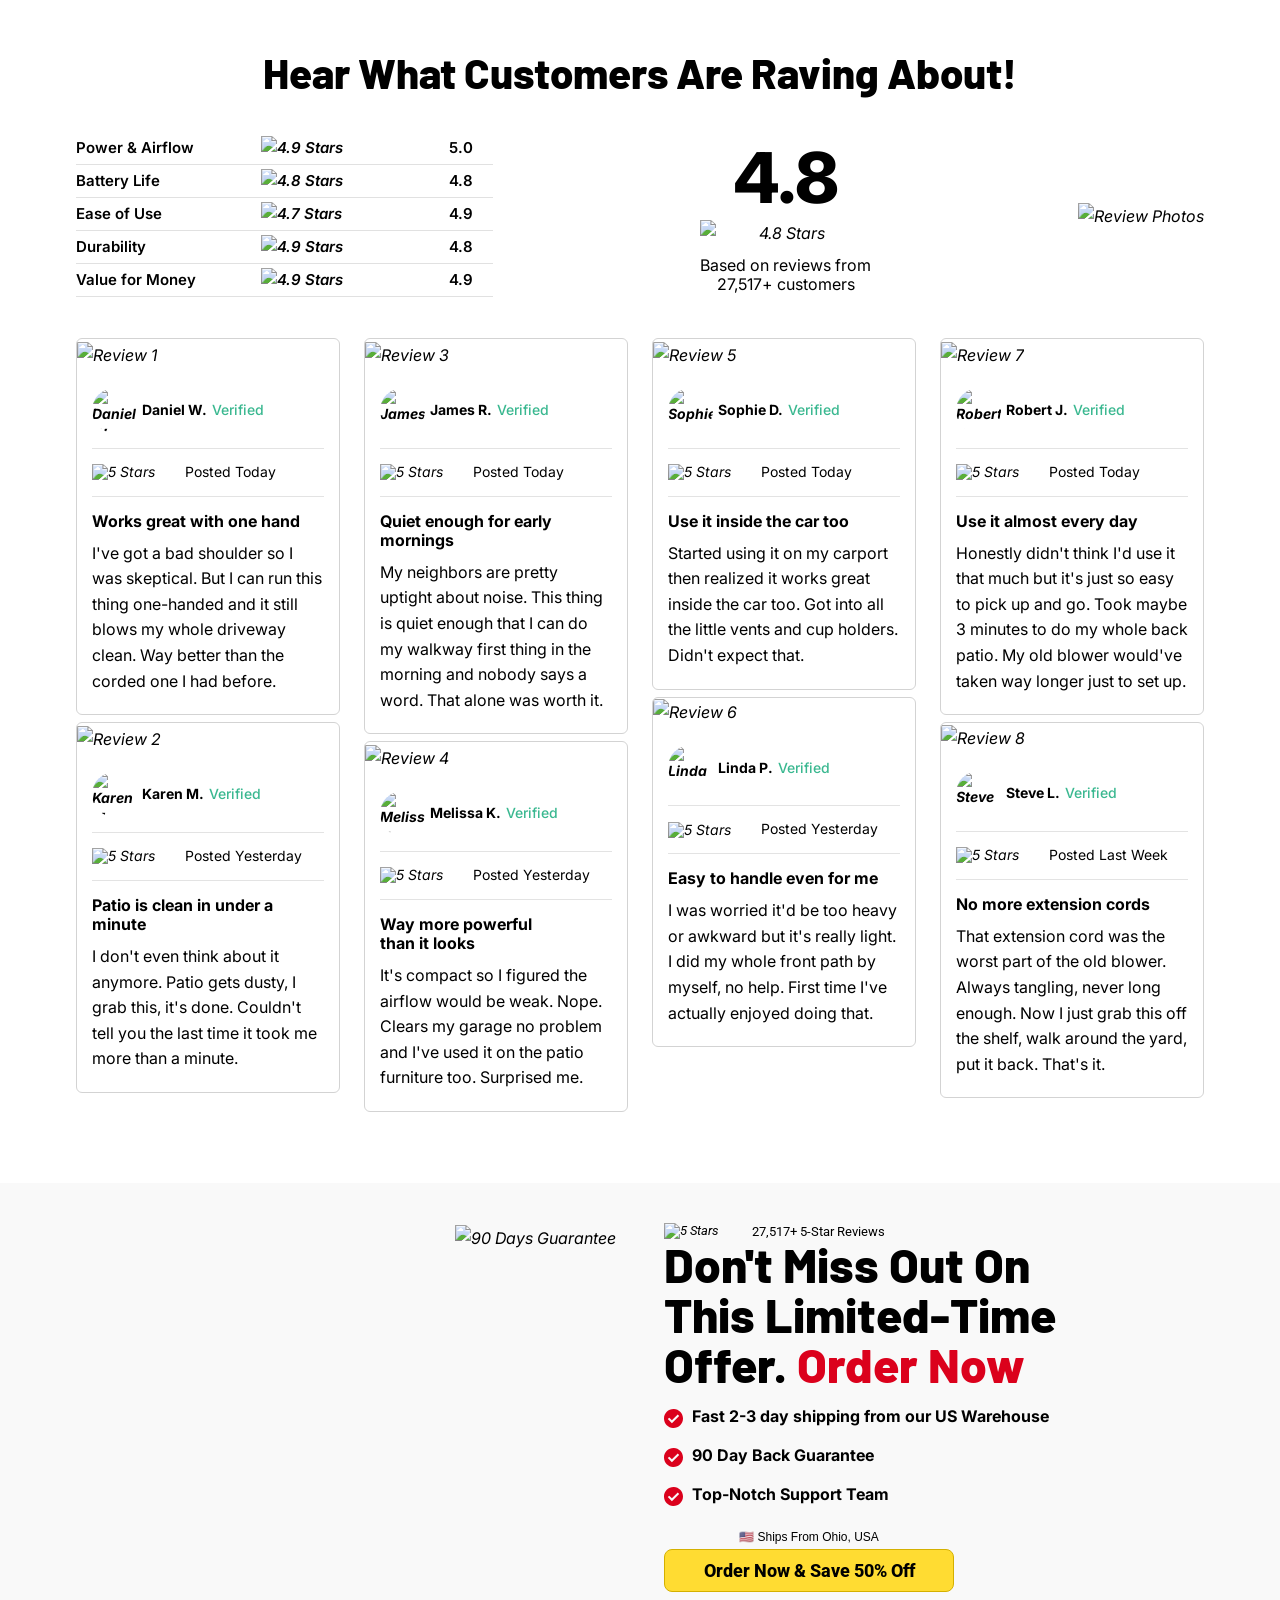
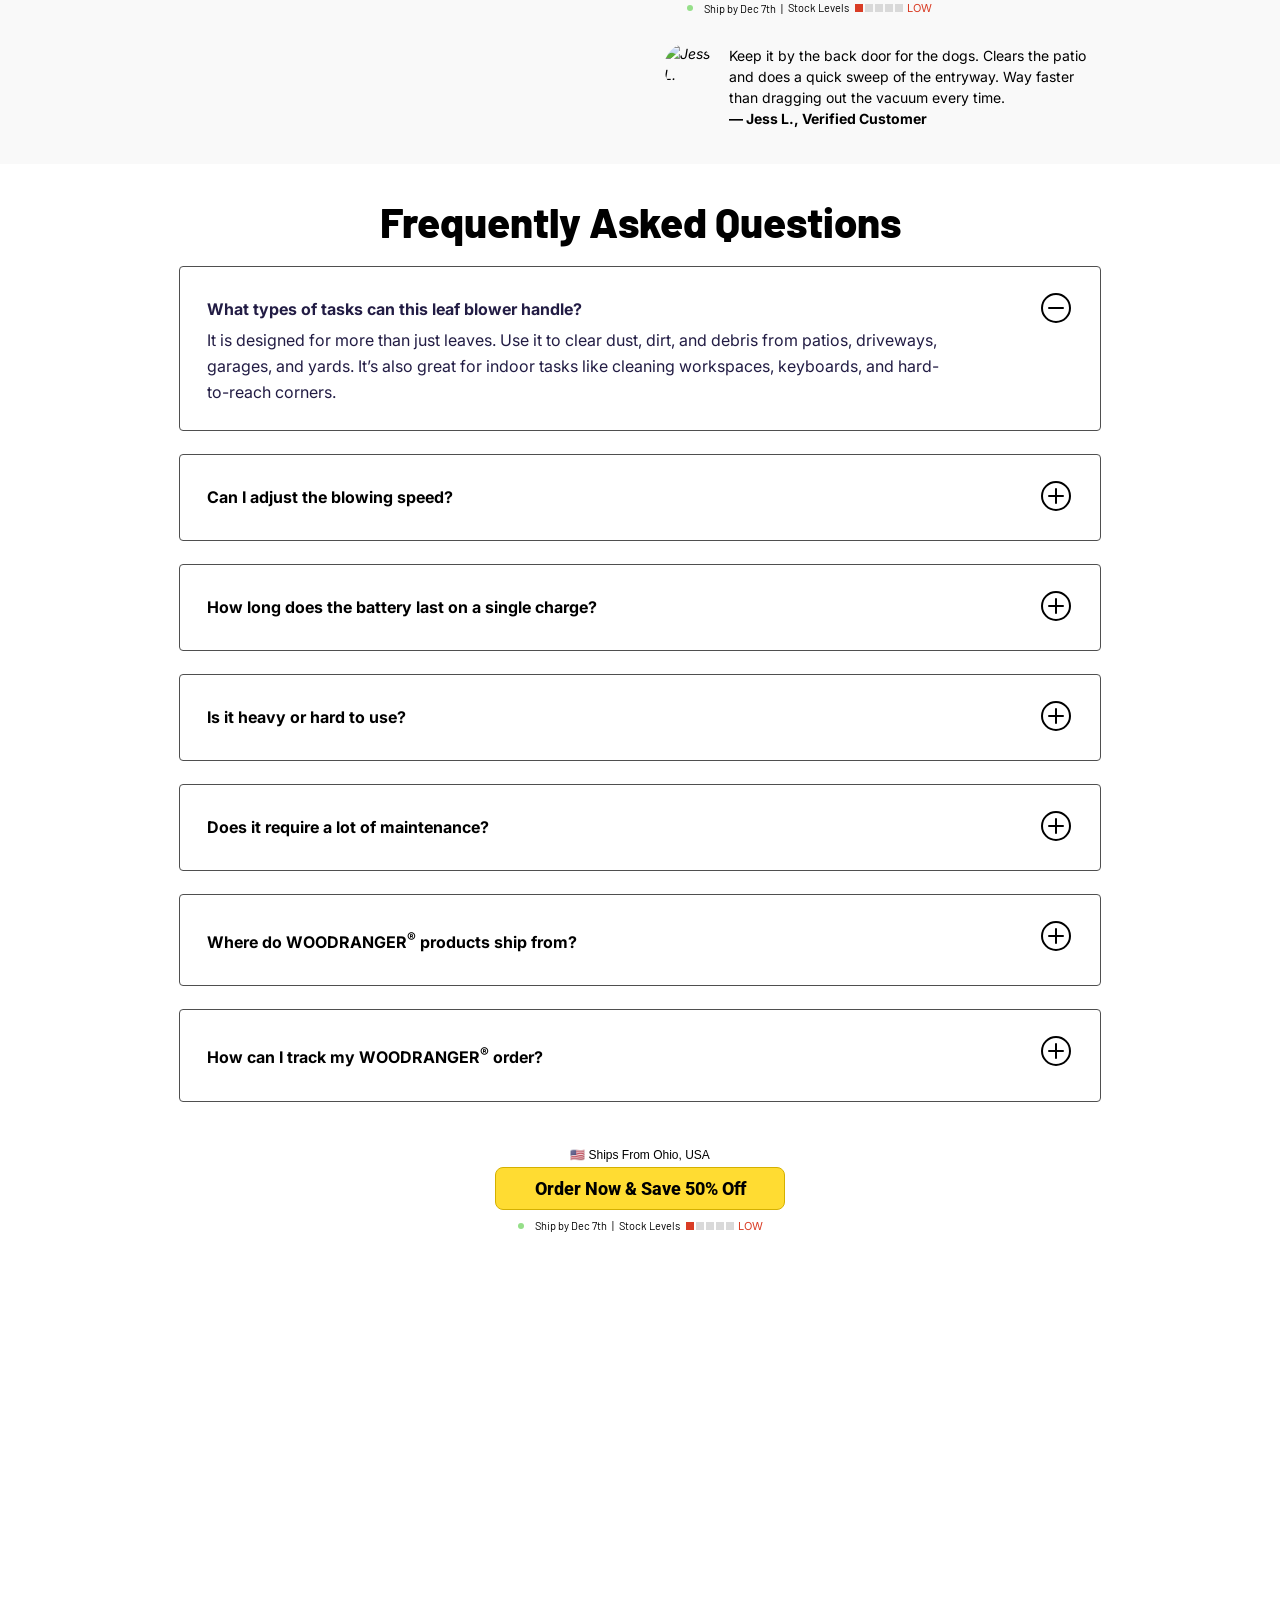
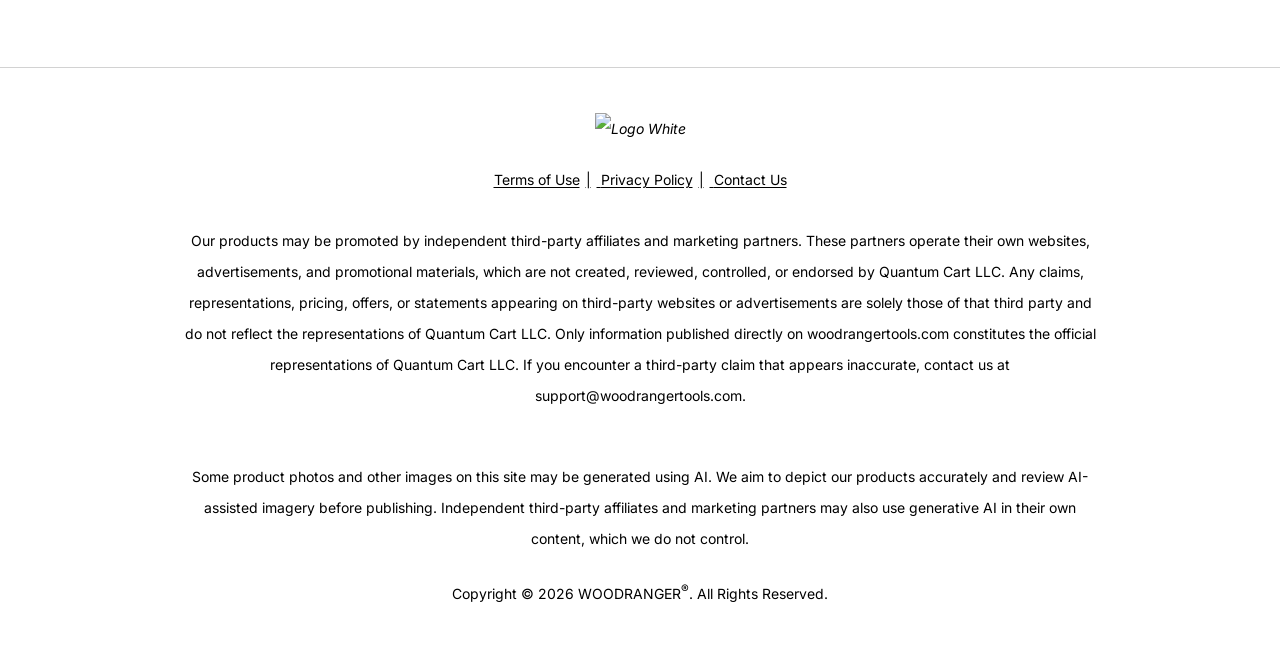
==== commit af814ce5: "Update intersitial.html" ====
--- a/intersitial.html
+++ b/intersitial.html
@@ -2616,7 +2616,7 @@
       <div class="container">
         <div class="header-content d-flex align-items-center">
           <img
-            src="https://img.funnelish.com/89464/0/1773424535-%E6%9C%AA%E5%91%BD%E5%90%8D%E7%9A%84%E8%AE%BE%E8%AE%A1%20%2833%29.png"
+            src="https://bestleafblower.healthdeepinsight.com/media/blogo.png"
             alt="Herz P1"
             class="logo"
             width="204"
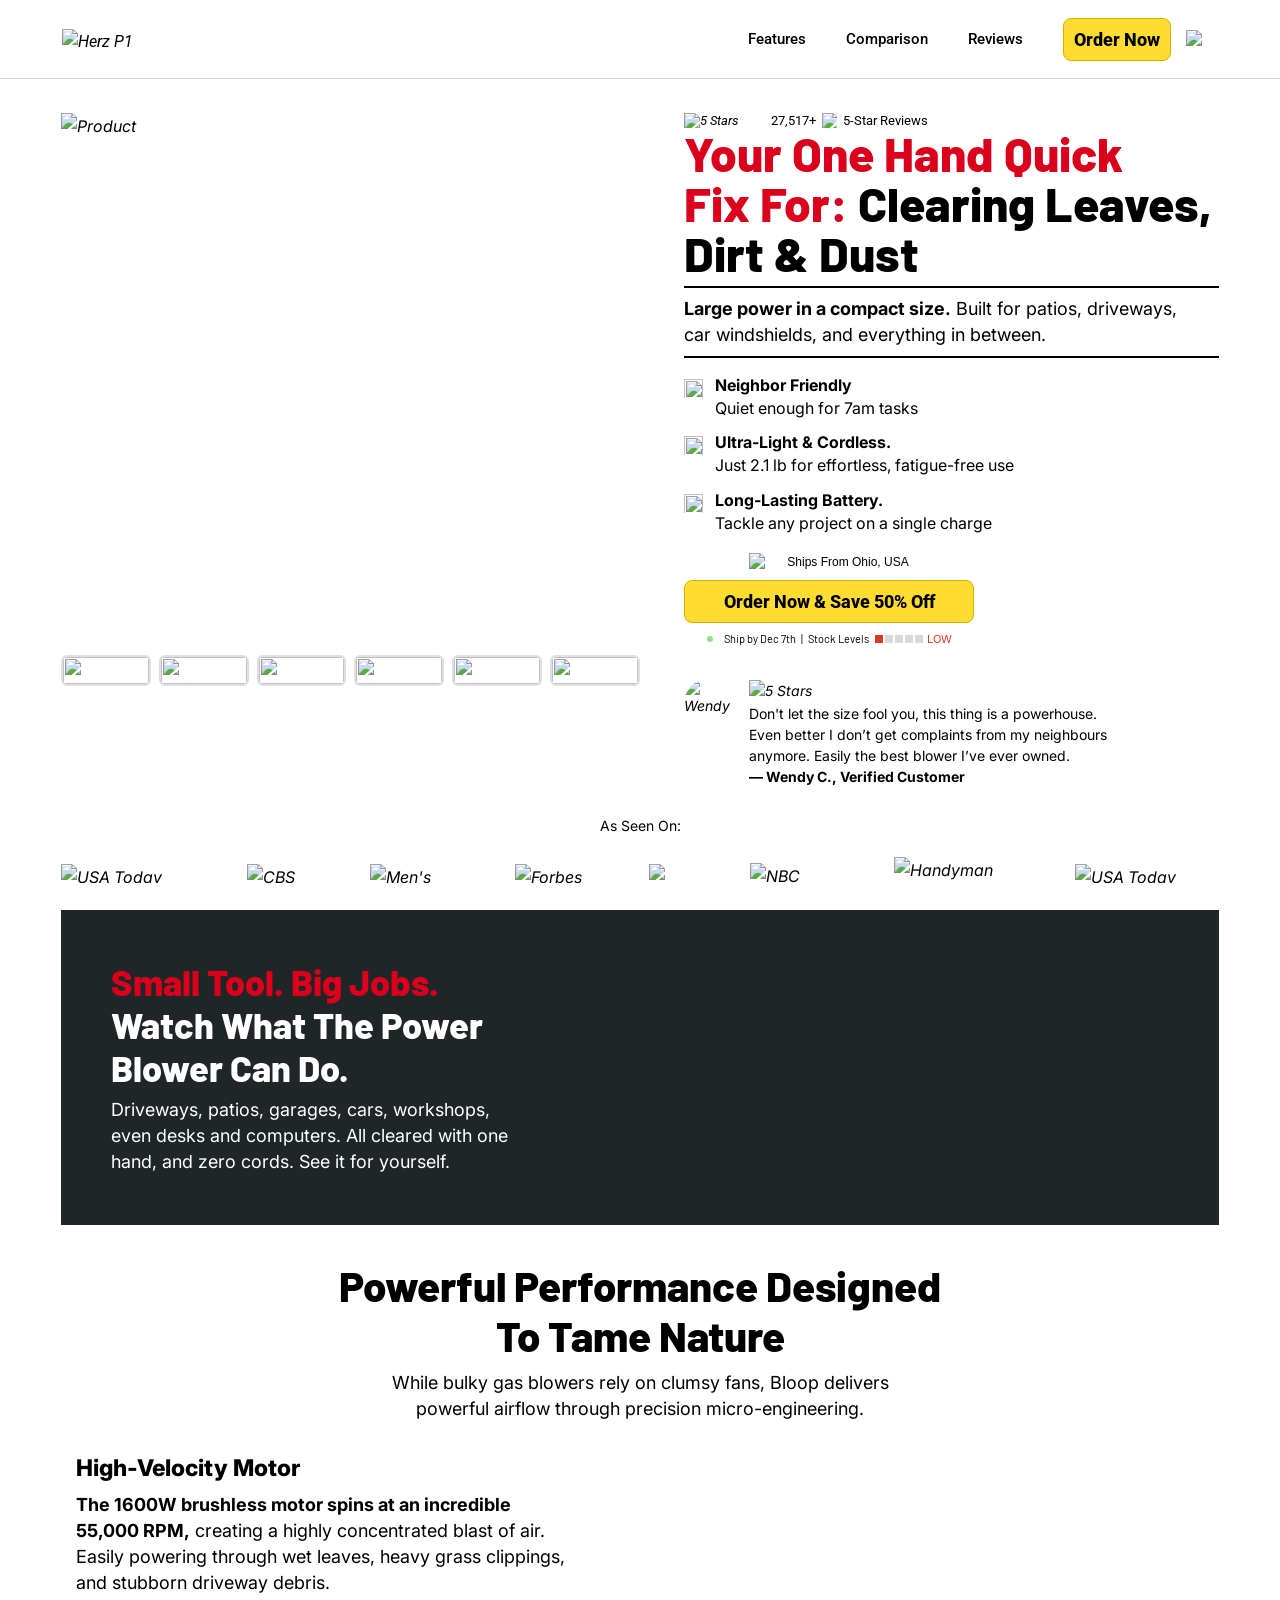
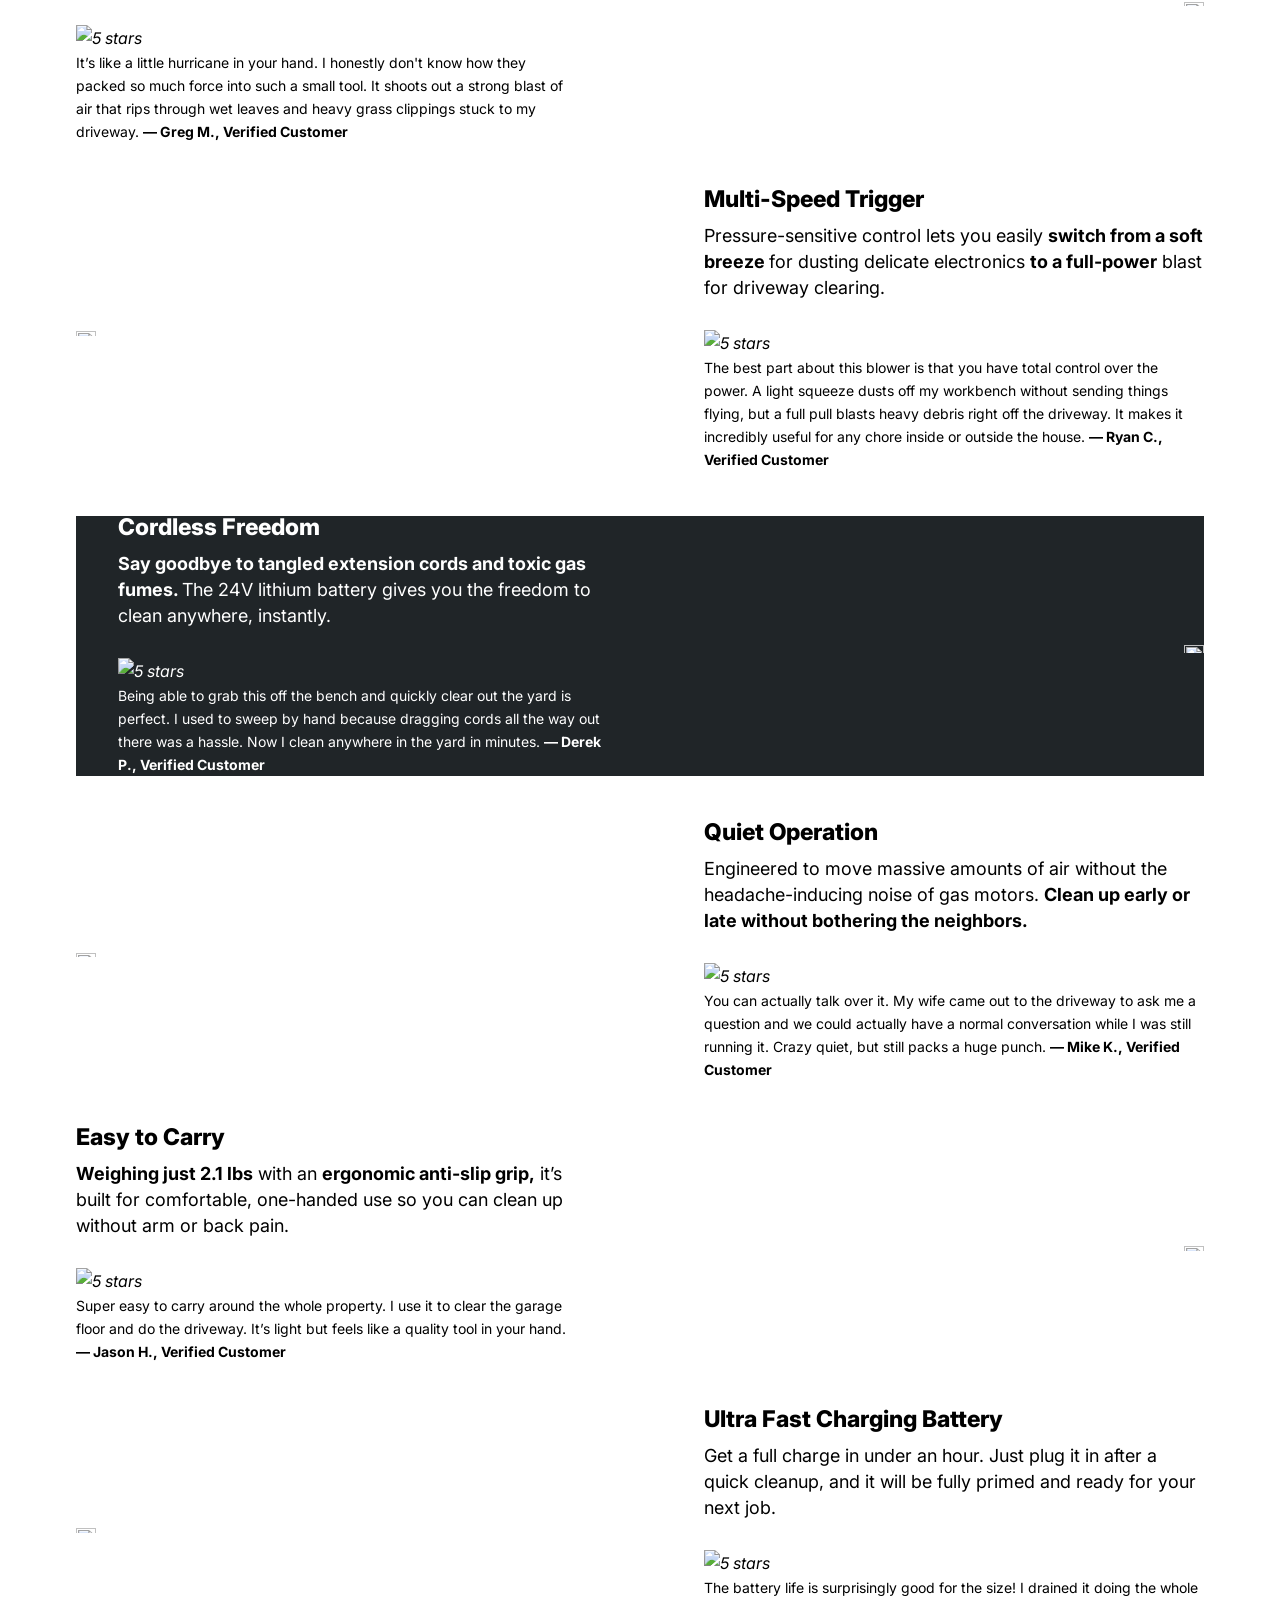
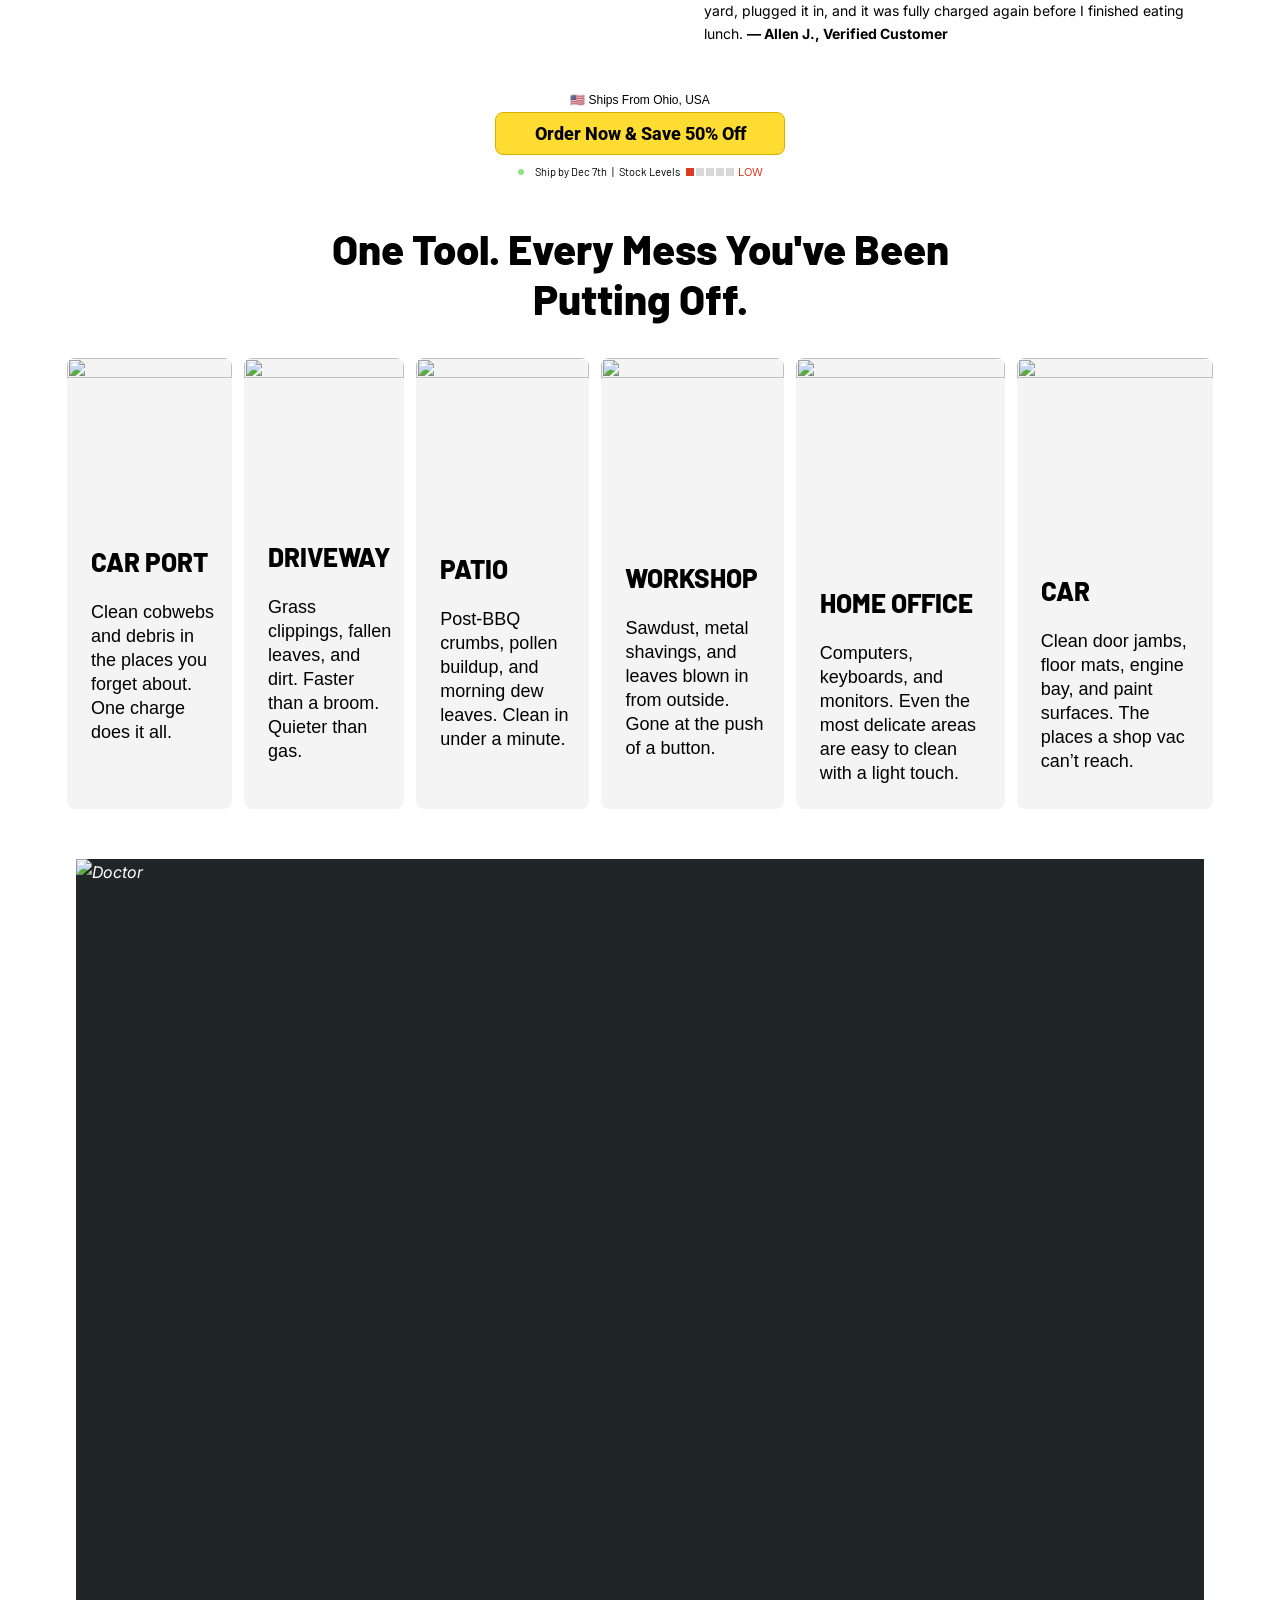
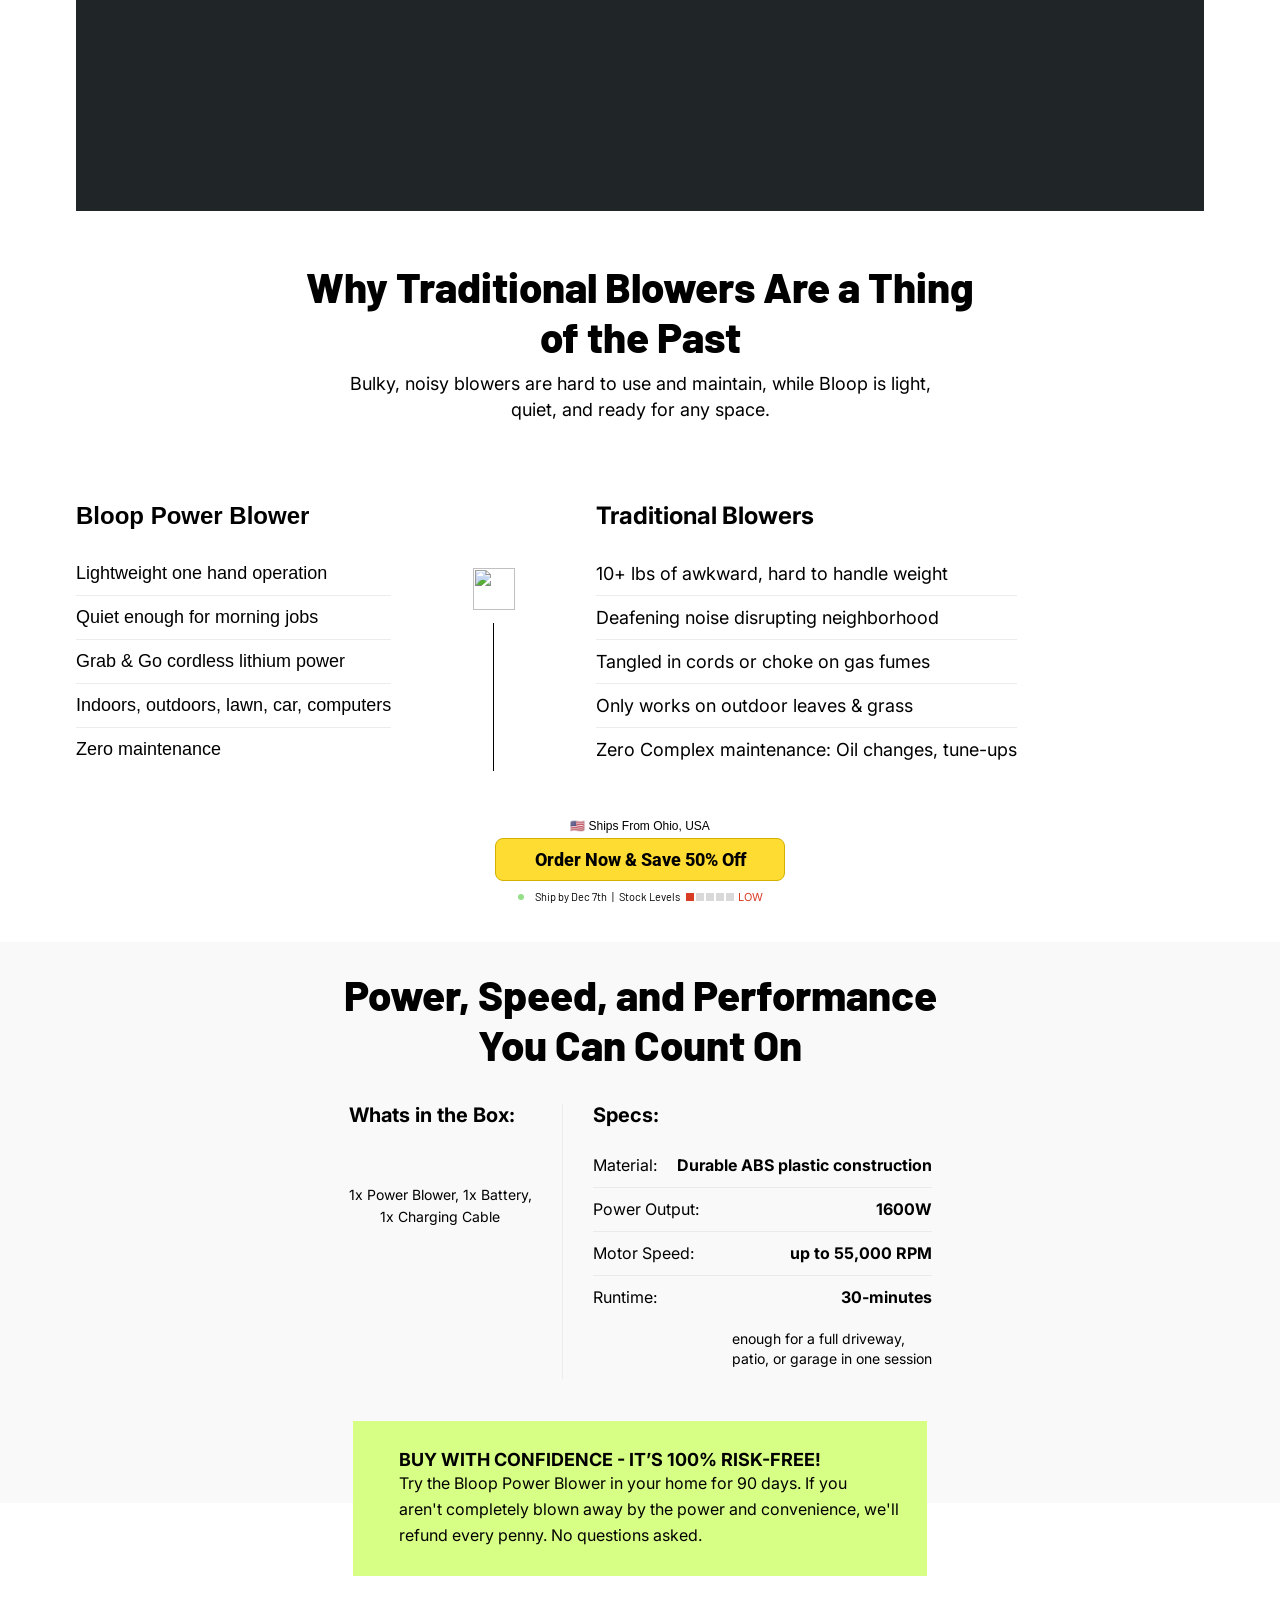
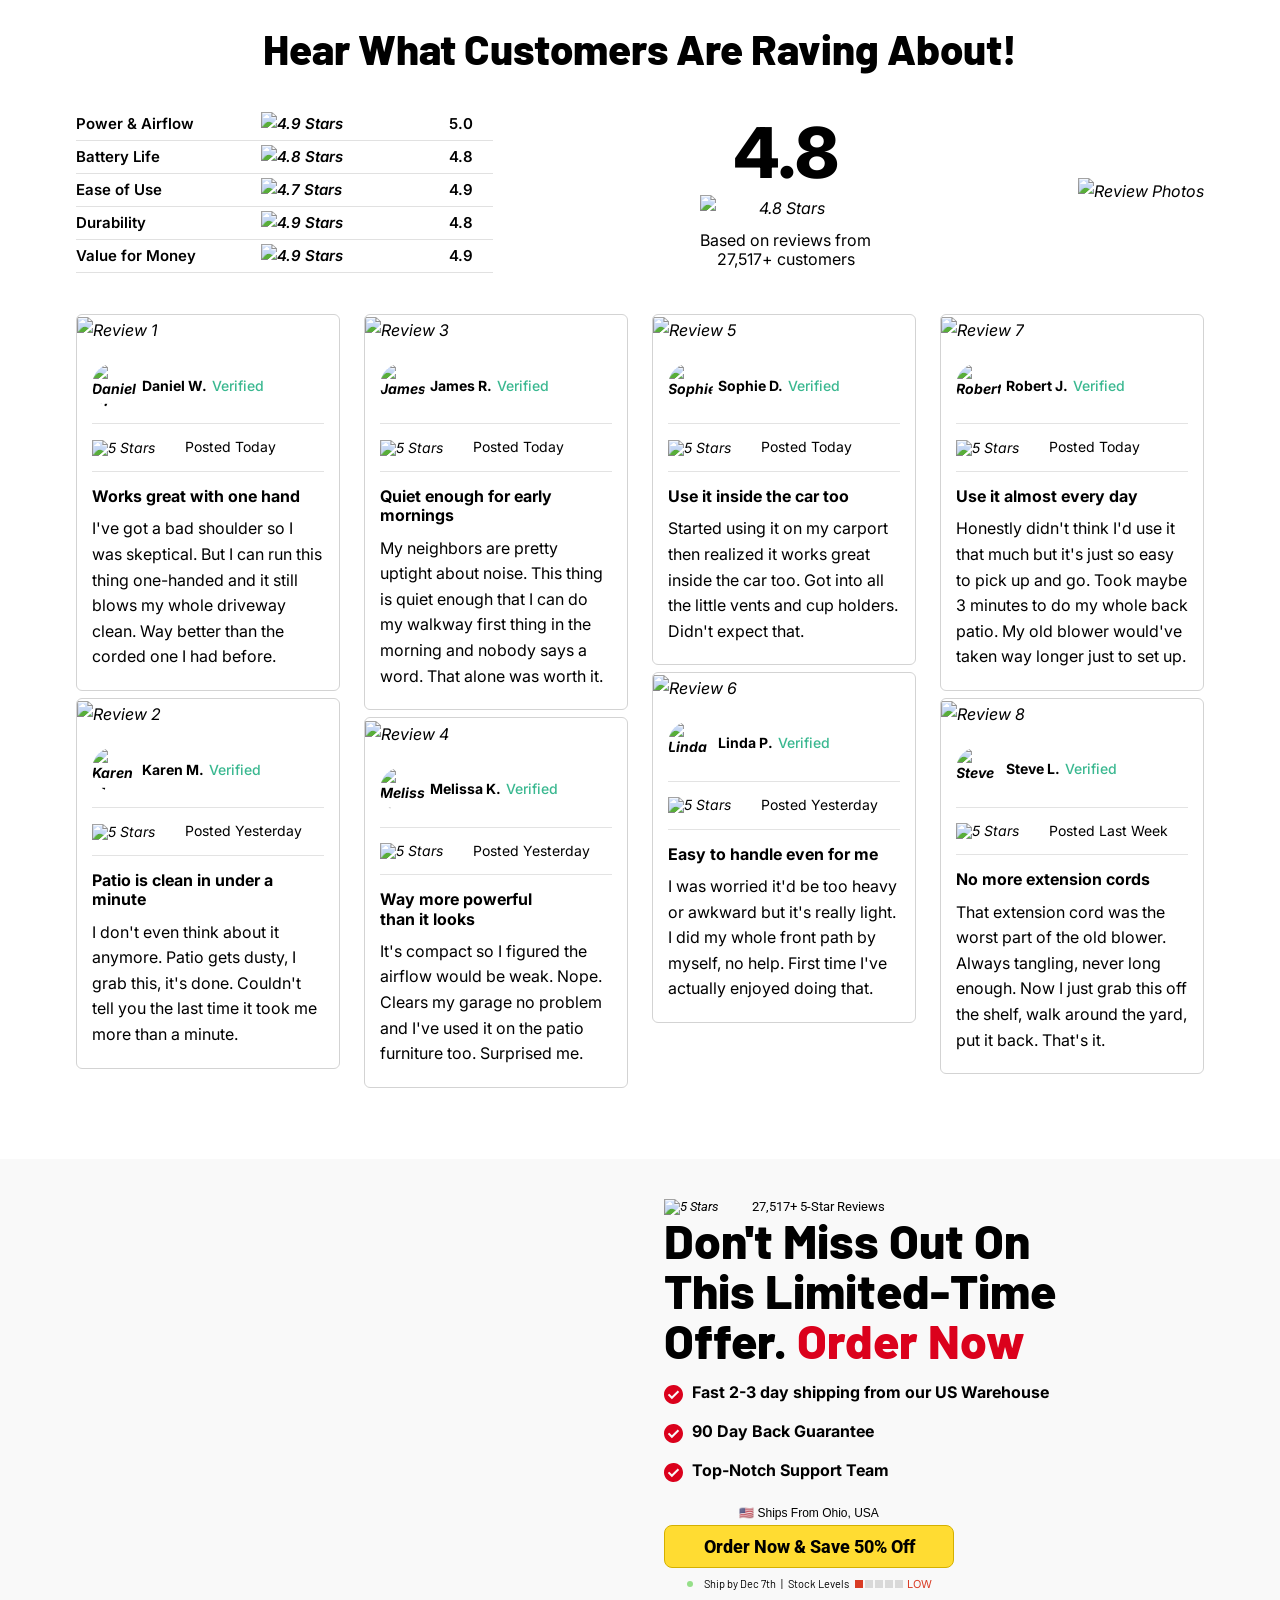
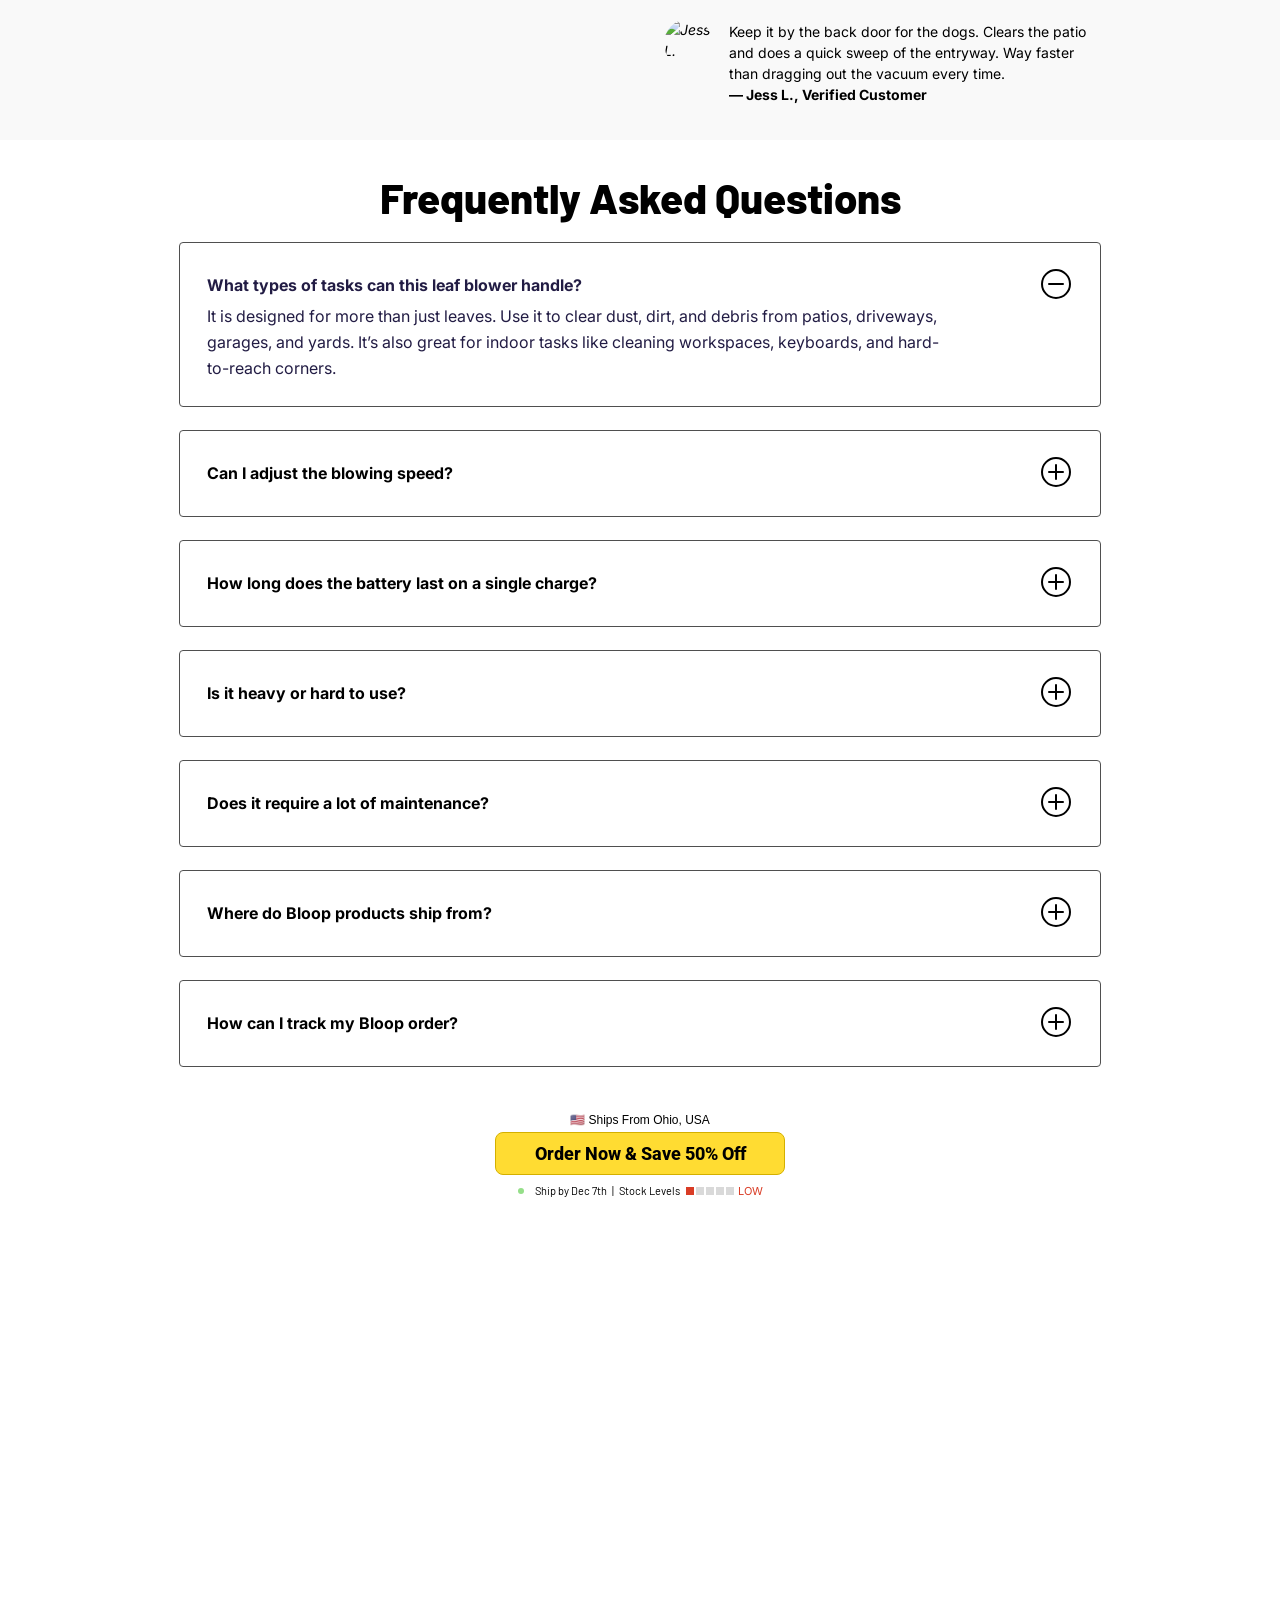
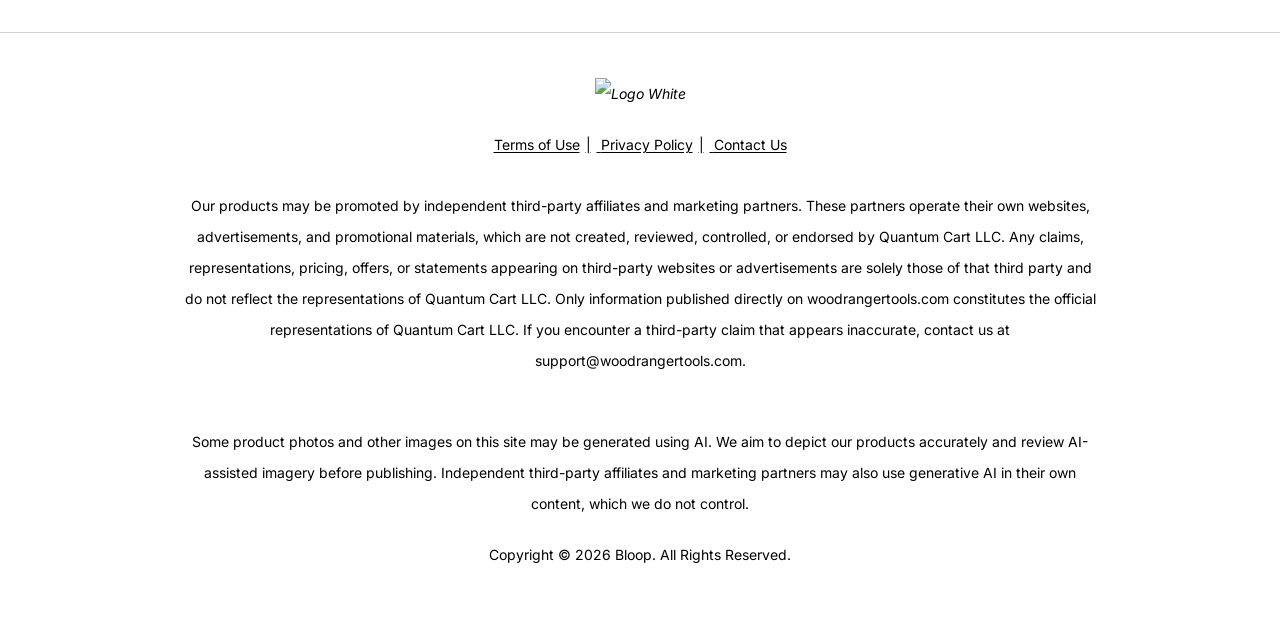
==== commit 66dbaa36: "Update intersitial.html" ====
--- a/intersitial.html
+++ b/intersitial.html
@@ -3015,7 +3015,7 @@
               To Tame Nature
             </h2>
             <p>
-              While bulky gas blowers rely on clumsy fans, WOODRANGER<sup>®</sup> delivers<br
+              While bulky gas blowers rely on clumsy fans, Bloop delivers<br
                 class="show-desktop"
               />
               powerful airflow through precision micro-engineering.
@@ -3462,7 +3462,7 @@
                 />
                 <p>
                   True innovation happens when cutting-edge technology meets uncompromising quality.
-                  Every WOODRANGER<sup>®</sup> product is the result of rigorous engineering, precise
+                  Every Bloop product is the result of rigorous engineering, precise
                   manufacturing, and strict quality control. We combine pro-level power with
                   intuitive design so you can trust our tools to perform flawlessly, day after day.
                 </p>
@@ -3480,14 +3480,14 @@
               of the Past
             </h2>
             <p>
-              Bulky, noisy blowers are hard to use and maintain, while WOODRANGER<sup>®</sup> is light, quiet,
+              Bulky, noisy blowers are hard to use and maintain, while Bloop is light, quiet,
               and ready for any space.
             </p>
           </div>
           <div class="comparison-body">
             <div class="comparison-col">
               <img src="https://offer.woodrangertools.com/leafblower/images/landing-cvt/comparison-img1.webp" alt="" />
-              <p class="comparison-col-woodranger-title">WOODRANGER<sup>®</sup> Power Blower</p>
+              <p class="comparison-col-woodranger-title">Bloop Power Blower</p>
               <ul class="comparison-col-woodranger-ul">
                 <li>Lightweight one hand operation</li>
                 <li>Quiet enough for morning jobs</li>
@@ -3586,7 +3586,7 @@
             <div class="specs-banner-text">
               <div class="specs-banner-title">Buy with Confidence - It’s 100% Risk-Free!</div>
               <div class="specs-banner-description">
-                Try the WOODRANGER<sup>®</sup> Power Blower in your home for 90 days. If you<br
+                Try the Bloop Power Blower in your home for 90 days. If you<br
                   class="show-desktop"
                 />
                 aren't completely blown away by the power and convenience, we'll<br
@@ -4198,7 +4198,7 @@
               <span class="faq-opener"></span>
             </div>
             <div class="faq-item">
-              <div class="faq-question">Where do WOODRANGER<sup>®</sup> products ship from?</div>
+              <div class="faq-question">Where do Bloop products ship from?</div>
               <div class="faq-answer-wrapper">
                 <div class="faq-answer">
                   They are stored and shipped from a warehouse in Ohio, USA.
@@ -4207,7 +4207,7 @@
               <span class="faq-opener"></span>
             </div>
             <div class="faq-item">
-              <div class="faq-question">How can I track my WOODRANGER<sup>®</sup> order?</div>
+              <div class="faq-question">How can I track my Bloop order?</div>
               <div class="faq-answer-wrapper">
                 <div class="faq-answer">
                   You’ll receive a confirmation email with a tracking number and tracking link once
@@ -4310,7 +4310,7 @@
             their own content, which we do not control.
           </p>
           <span
-            >Copyright © <span class="current-year">2026</span> WOODRANGER<sup>®</sup>. All
+            >Copyright © <span class="current-year">2026</span> Bloop. All
             <br class="hide-dt" />
             Rights Reserved.</span
           >
